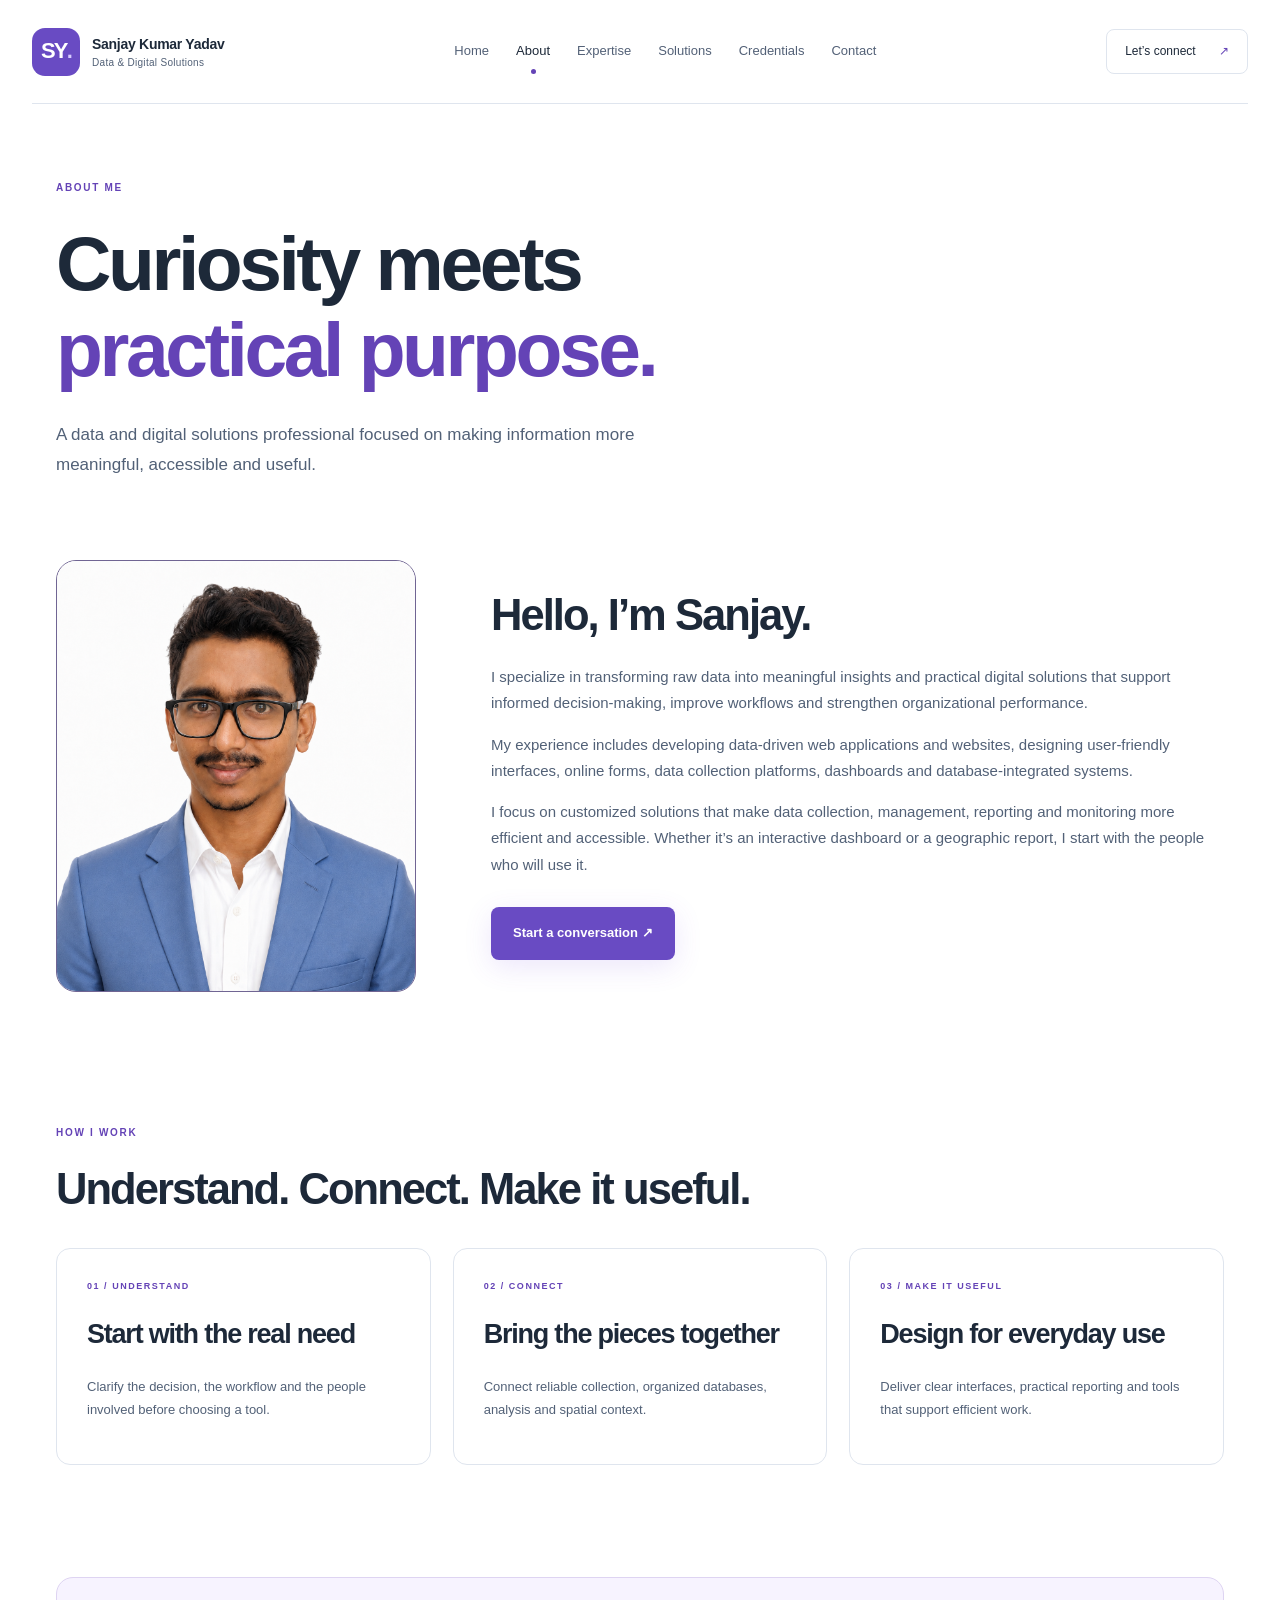
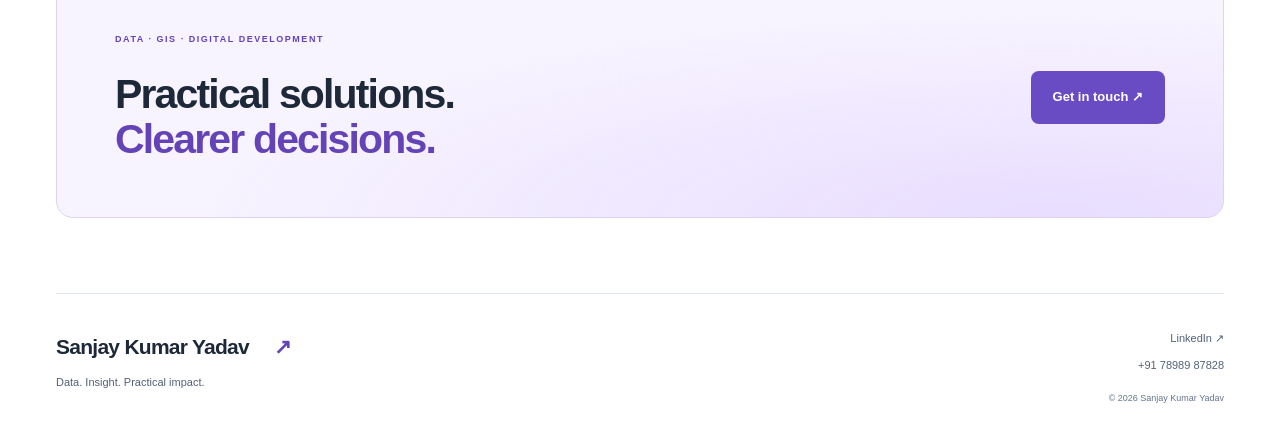
==== docs/about.html @ cdfeebb5 "Match mobile browser theme color to white site background" ====
<!doctype html>
<html lang="en"><head><meta charset="utf-8"><meta name="viewport" content="width=device-width,initial-scale=1"><title>About | Sanjay Kumar Yadav</title><meta name="description" content="Sanjay Kumar Yadav — data collection, Power BI dashboards, GIS mapping and practical web applications. Explore expertise, training credentials and ways to connect."><meta name="theme-color" content="#ffffff"><meta property="og:title" content="Sanjay Kumar Yadav | Data & Digital Solutions"><meta property="og:description" content="Turning data into direction through analysis, GIS and practical digital tools."><meta property="og:type" content="website"><link rel="icon" href="assets/favicon.svg" type="image/svg+xml"><link rel="stylesheet" href="assets/style.css"><script src="assets/site.js" defer></script></head>
<body><a class="skip" href="#main">Skip to content</a><header class="header"><a class="brand" href="index.html" aria-label="Sanjay Kumar Yadav home"><span class="monogram">SY<span>.</span></span><span>Sanjay Kumar Yadav<b>Data & Digital Solutions</b></span></a><button class="menu-button" aria-expanded="false" aria-controls="navigation">Menu <span>☰</span></button><nav id="navigation" aria-label="Main navigation"><a href="index.html" >Home</a><a href="about.html" aria-current="page">About</a><a href="expertise.html" >Expertise</a><a href="solutions.html" >Solutions</a><a href="credentials.html" >Credentials</a><a href="contact.html" >Contact</a></nav><a class="header-contact" href="contact.html">Let’s connect <span>↗</span></a></header>
<main id="main">
<section class="page-heading wrap"><p class="eyebrow">ABOUT ME</p><h1>Curiosity meets<br><em>practical purpose.</em></h1><p class="lead">A data and digital solutions professional focused on making information more meaningful, accessible and useful.</p></section><section class="about-detail wrap"><img class="portrait" src="assets/portrait.png" alt="Sanjay Kumar Yadav" width="400" height="480"><div><h2>Hello, I’m Sanjay.</h2><p>I specialize in transforming raw data into meaningful insights and practical digital solutions that support informed decision-making, improve workflows and strengthen organizational performance.</p><p>My experience includes developing data-driven web applications and websites, designing user-friendly interfaces, online forms, data collection platforms, dashboards and database-integrated systems.</p><p>I focus on customized solutions that make data collection, management, reporting and monitoring more efficient and accessible. Whether it’s an interactive dashboard or a geographic report, I start with the people who will use it.</p><a class="button" href="contact.html">Start a conversation ↗</a></div></section><section class="section wrap"><p class="eyebrow">HOW I WORK</p><h2>Understand. Connect. Make it useful.</h2><div class="three-grid"><article class="plain-card reveal"><p class="eyebrow">01 / Understand</p><h3>Start with the real need</h3><p>Clarify the decision, the workflow and the people involved before choosing a tool.</p></article><article class="plain-card reveal"><p class="eyebrow">02 / Connect</p><h3>Bring the pieces together</h3><p>Connect reliable collection, organized databases, analysis and spatial context.</p></article><article class="plain-card reveal"><p class="eyebrow">03 / Make it useful</p><h3>Design for everyday use</h3><p>Deliver clear interfaces, practical reporting and tools that support efficient work.</p></article></div></section>
<section class="cta wrap reveal"><div><p class="eyebrow">DATA · GIS · DIGITAL DEVELOPMENT</p><h2>Practical solutions.<br><em>Clearer decisions.</em></h2></div><a class="button light" href="contact.html">Get in touch ↗</a></section></main><footer class="wrap footer"><div><a class="footer-name" href="index.html">Sanjay Kumar Yadav<span>↗</span></a><p>Data. Insight. Practical impact.</p></div><div><a href="https://www.linkedin.com/in/sanjay-yadav94" target="_blank" rel="noopener noreferrer">LinkedIn ↗</a><a href="tel:+917898987828">+91 78989 87828</a><small>© 2026 Sanjay Kumar Yadav</small></div></footer></body></html>
---- docs/assets/style.css ----
:root{--bg:#0c101a;--panel:#131925;--panel2:#191f2e;--ink:#f4f5fa;--muted:#a3adbf;--line:#273041;--accent:#ac94ff;--violet:#8963ed;--cyan:#83dfe4;--sans:'Segoe UI',Arial,sans-serif}*{box-sizing:border-box}html{scroll-behavior:smooth;scroll-padding-top:100px}body{margin:0;background:var(--bg);color:var(--ink);font-family:var(--sans);font-size:16px;line-height:1.75}a{color:inherit;text-decoration:none}button{font:inherit}img{display:block;max-width:100%;height:auto}p,h1,h2,h3{margin-top:0}p{color:var(--muted)}h1,h2,h3{line-height:1.12;letter-spacing:-.045em}h1{font-size:clamp(56px,5.7vw,86px);font-weight:650;margin-bottom:28px}h2{font-size:clamp(32px,3.4vw,49px);font-weight:600;margin-bottom:24px}h3{font-size:27px;font-weight:600}em{font-style:normal;color:var(--accent)}a:focus-visible,button:focus-visible{outline:3px solid var(--cyan);outline-offset:6px}.wrap{width:min(1240px,calc(100% - 112px));margin-inline:auto}.header{width:min(1360px,calc(100% - 64px));margin:auto;min-height:104px;display:flex;align-items:center;justify-content:space-between;gap:28px;border-bottom:1px solid var(--line);position:relative;z-index:10}.brand{display:flex;align-items:center;gap:12px;white-space:nowrap}.monogram{display:flex;align-items:center;justify-content:center;background:var(--violet);border-radius:13px;font-size:22px;font-weight:750;letter-spacing:-.08em;width:48px;height:48px;color:#fff}.monogram span{color:#d7cbff}.brand>span:last-child{font-size:14px;font-weight:600;line-height:1.5;letter-spacing:-.02em}.brand b{display:block;color:var(--muted);font-size:10px;font-weight:400;letter-spacing:.03em}.header nav{display:flex;gap:27px;font-size:13px;color:#aeb6c5}.header nav a{padding:9px 0;position:relative}.header nav a:hover,.header nav a[aria-current]{color:white}.header nav a[aria-current]:after{content:'';position:absolute;width:5px;height:5px;background:var(--accent);border-radius:50%;bottom:-2px;left:calc(50% - 2px)}.header-contact{background:#212334;border:1px solid #3a354f;border-radius:8px;padding:11px 18px;font-size:12px;white-space:nowrap}.header-contact span{color:var(--accent);margin-left:20px}.menu-button{display:none}.hero{display:grid;grid-template-columns:1.2fr 1fr;align-items:center;gap:70px;padding-block:88px 96px;min-height:730px}.eyebrow{font-size:10px;font-weight:650;letter-spacing:.17em;text-transform:uppercase;color:var(--accent);margin-bottom:24px;line-height:1.7}.hero .eyebrow{font-size:9px;letter-spacing:.13em}.status-dot{width:6px;height:6px;background:var(--cyan);border-radius:50%;display:inline-block;margin-right:10px;box-shadow:0 0 0 5px #83dfe412}.hero-hello{font-size:21px;letter-spacing:-.02em;color:#cdd2df;margin-bottom:15px}.hero h1{font-size:clamp(56px,5.7vw,83px);letter-spacing:-.06em}.hero h1 em{background:linear-gradient(90deg,#b8a2ff,#83dfe4);background-clip:text;-webkit-background-clip:text;color:transparent}.intro{font-size:16px;line-height:1.85;max-width:460px}.actions{display:flex;align-items:center;gap:30px;flex-wrap:wrap;margin-top:35px}.button{display:inline-flex;align-items:center;justify-content:center;gap:30px;border-radius:8px;background:var(--violet);color:white;padding:15px 22px;font-size:13px;font-weight:600;box-shadow:0 7px 28px #7147e023;transition:transform .2s,background .2s}.button:hover{transform:translateY(-3px);background:#9c7af5}.text-link{display:inline-flex;gap:20px;align-items:center;font-size:13px;font-weight:600;color:var(--ink);border-bottom:1px solid #424b60;padding-bottom:5px}.text-link:hover{color:var(--accent)}.hero-signature{display:flex;align-items:center;gap:13px;margin-top:42px;font-size:11px;color:#939fb5;line-height:1.6}.hero-signature b{font-weight:500;color:#c0c9da}.signature-mark{font-size:31px;color:var(--cyan);line-height:1}.hero-art{position:relative;padding:10px 6px 18px}.portrait-stage{position:relative;background:#a38bdb;border-radius:160px 160px 24px 24px;isolation:isolate;aspect-ratio:.84;max-height:500px;border:1px solid #c2a9f6;overflow:hidden}.portrait-stage>img{position:absolute;width:100%;height:92%;object-fit:cover;object-position:center top;bottom:0;z-index:1;mix-blend-mode:normal;border-radius:125px 125px 0 0}.portrait-stage:after{content:'';position:absolute;bottom:0;left:0;right:0;height:48%;background:linear-gradient(transparent,#17112ad9);z-index:2}.portrait-grid{position:absolute;inset:0;background-image:linear-gradient(#fff2 1px,transparent 1px),linear-gradient(90deg,#fff2 1px,transparent 1px);background-size:35px 35px}.portrait-corner{position:absolute;top:17px;left:36%;font-size:8px;letter-spacing:.2em;color:#362650;z-index:3}.portrait-name{position:absolute;z-index:3;bottom:22px;left:26px;color:white;font-size:21px;font-weight:600;line-height:1.6;letter-spacing:-.025em}.portrait-name span{display:block;font-size:10px;font-weight:400;letter-spacing:.04em;color:#ddd4f1}.floating-label{position:absolute;z-index:4;display:flex;align-items:center;gap:11px;padding:13px 17px;background:#171d2bee;border:1px solid #3b4358;border-radius:11px;box-shadow:0 14px 35px #0004;backdrop-filter:blur(12px);font-size:12px;line-height:1.45;animation:float 6s ease-in-out infinite}.floating-label b{display:block;font-size:9px;font-weight:400;color:#a7b1c5;margin-top:3px}.label-analysis{left:-43px;top:100px}.label-gis{right:-23px;bottom:64px;animation-delay:-3s}.badge-icon{width:35px;height:35px;border-radius:9px;background:#ac94ff1c;color:var(--accent);display:grid;place-items:center;font-size:23px}.label-gis .badge-icon{color:var(--cyan);background:#83dfe417}.float-star{position:absolute;right:-32px;top:4px;font-size:65px;line-height:1;color:var(--cyan);z-index:5;animation:rotate 30s linear infinite}.tools-strip{background:#111623;border-block:1px solid var(--line);padding-block:25px}.tools-strip .wrap{display:flex;gap:28px;justify-content:space-between;align-items:center}.tools-strip span{font-size:9px;letter-spacing:.15em;color:#818fa9}.tools-strip strong{font-size:21px;letter-spacing:-.04em;font-weight:550;color:#c0cada}.section{padding-block:92px}.section-head{display:flex;justify-content:space-between;align-items:flex-end;gap:50px;margin-bottom:42px}.section-head h2{margin-bottom:0}.section-head>p{max-width:300px;font-size:14px;margin:0}.service-grid{display:grid;grid-template-columns:repeat(4,1fr);gap:18px}.service-card{padding:27px 23px;background:linear-gradient(135deg,#181e2d,#121824);border:1px solid var(--line);border-radius:14px;position:relative;display:flex;flex-direction:column;transition:transform .3s,border-color .3s;min-height:330px}.service-card:hover{transform:translateY(-7px);border-color:#7c62ba}.card-top{display:flex;justify-content:space-between;align-items:center;margin-bottom:27px}.card-top>span:last-child{color:#77839d;font-size:20px}.service-icon{width:44px;height:44px;display:grid;place-items:center;background:#a68aff16;color:var(--accent);border:1px solid #a68aff23;border-radius:12px;font-size:27px}.service-card:nth-child(2n) .service-icon{color:var(--cyan);background:#83dfe412;border-color:#83dfe422}.service-number{font-size:8px;color:#6e7c96;letter-spacing:.12em;margin-bottom:12px}.service-card h3{font-size:23px;line-height:1.2;letter-spacing:-.03em;margin-bottom:14px}.service-card p{font-size:12px;flex:1}.tags{display:flex;flex-wrap:wrap;gap:7px}.tags span{font-size:9px;border:1px solid #303a4d;padding:4px 8px;border-radius:5px;color:#a8b4cb}.about-band{background:#141a28;border:1px solid var(--line);border-radius:18px;display:grid;grid-template-columns:320px 1fr;gap:70px;padding:36px;align-items:center;position:relative}.about-band>img{width:100%;height:355px;object-fit:cover;object-position:50% 15%;border-radius:13px;background:#fff}.about-band h2{font-size:43px;max-width:600px}.about-band p{font-size:14px;max-width:560px}.about-band .eyebrow{font-size:9px}.vertical-word{display:none}.credential-mini{display:grid;grid-template-columns:repeat(3,1fr);gap:24px}.mini-credential{background:var(--panel);border:1px solid var(--line);border-radius:13px;overflow:hidden;transition:transform .25s}.mini-credential:hover{transform:translateY(-5px)}.mini-credential>img{width:100%;height:205px;object-fit:contain;background:#e9eaf0;padding:12px}.mini-credential>div{padding:25px}.mini-credential .eyebrow{font-size:9px;margin-bottom:13px}.mini-credential h3{font-size:24px;min-height:60px;line-height:1.3}.mini-credential span{font-size:11px;color:#9aa9c0;display:flex;justify-content:space-between}.mini-credential span b{color:var(--accent);font-size:20px;font-weight:400}.cta{background:radial-gradient(ellipse at 85% 100%,#3f2d65,transparent 60%),#1e2035;border:1px solid #3a3658;padding:54px 58px;display:flex;align-items:center;justify-content:space-between;gap:35px;border-radius:17px;margin-block:20px 75px;position:relative}.cta .eyebrow{font-size:9px;color:#c3b2ff}.cta h2{font-size:41px;margin:0}.cta h2 em{color:#b6a1ff}.button.light{background:#ece7ff;color:#29203c;box-shadow:none}.button.light:hover{background:#d5c9ff}.footer{border-top:1px solid var(--line);padding-block:35px 40px;display:flex;justify-content:space-between;gap:30px}.footer-name{font-size:21px;font-weight:600;letter-spacing:-.035em}.footer-name span{margin-left:25px;color:var(--accent)}.footer p{font-size:11px;margin-top:7px}.footer>div:last-child{display:flex;flex-direction:column;align-items:flex-end;gap:7px;font-size:11px;color:#b2bed4}.footer small{font-size:9px;color:#738199;margin-top:9px}.page-heading{padding-block:75px 48px;position:relative}.page-heading h1{font-size:clamp(52px,6vw,85px);max-width:1000px}.lead{max-width:670px;font-size:17px}.about-detail{display:grid;grid-template-columns:360px 1fr;gap:75px;align-items:center;padding-block:15px 40px}.portrait{aspect-ratio:4/4.8;object-fit:cover;object-position:50% 0;border-radius:20px;background:#fff;border:1px solid #706593}.about-detail p{font-size:15px}.about-detail .button{margin-top:14px}.three-grid{display:grid;grid-template-columns:repeat(3,1fr);gap:22px;margin-top:35px}.plain-card{background:var(--panel);border:1px solid var(--line);border-radius:14px;padding:30px}.plain-card h3{font-size:27px}.plain-card p{font-size:13px}.plain-card .eyebrow{font-size:9px}.expertise-list{display:grid;grid-template-columns:1fr 1fr;gap:24px;padding-bottom:10px}.expertise-row{background:var(--panel);border:1px solid var(--line);border-radius:16px;padding:35px;display:grid;grid-template-columns:45px 1fr;gap:20px;position:relative;scroll-margin-top:30px}.number{color:var(--accent);font-size:21px;font-weight:600}.expertise-row h2{font-size:30px;margin-bottom:20px}.expertise-row p{font-size:14px}.expertise-row .tags span{font-size:10px}.row-arrow{display:none}.skill-cloud{display:flex;flex-wrap:wrap;gap:11px;margin-top:30px}.skill-cloud span{background:var(--panel);border:1px solid var(--line);border-radius:8px;padding:11px 18px;font-size:12px;color:#c5cfe1}.solution-list{display:grid;grid-template-columns:1fr 1fr;gap:30px;padding-bottom:60px}.solution-card{border:1px solid var(--line);border-radius:16px;overflow:hidden;background:var(--panel)}.solution-visual{background:#e4e8ee;position:relative;padding:15px 15px 20px}.solution-visual>img{width:100%;max-height:280px;object-fit:contain}.solution-visual>span{display:block;color:#5c6371;font-size:8px;letter-spacing:.15em;padding-left:15px}.solution-copy{padding:32px}.solution-copy h2{font-size:31px}.solution-copy .eyebrow{font-size:9px}.solution-copy p{font-size:14px}.workflow{font-size:11px!important;background:#202738;border-left:2px solid var(--accent);padding:15px;border-radius:0 7px 7px 0;margin-block:25px}.verification-note{border:1px solid #3a3555;border-left:3px solid var(--accent);border-radius:8px;background:#191a2b;padding:18px 23px;font-size:12px;color:#aeb7ca}.verification-note strong{color:#e5ddff}.filters{display:flex;gap:10px;flex-wrap:wrap;margin-block:30px}.filters button{background:var(--panel);border:1px solid var(--line);border-radius:7px;padding:10px 17px;color:#acb8cf;font-size:12px;cursor:pointer}.filters button.active{background:#9a79f2;color:white;border-color:#9a79f2}.credentials-grid{display:grid;grid-template-columns:repeat(3,1fr);gap:23px;padding-bottom:60px}.credential-card{display:flex;flex-direction:column;overflow:hidden;background:var(--panel);border:1px solid var(--line);border-radius:13px;padding:0 25px 25px}.credential-card[hidden]{display:none}.certificate-preview{display:block;margin:0 -25px 22px;background:#e9eaf0;border-bottom:1px solid var(--line);padding:14px}.certificate-preview img{width:100%;height:190px;object-fit:contain}.credential-card .eyebrow{font-size:9px;margin-bottom:13px}.credential-card h2{font-size:23px;letter-spacing:-.02em;line-height:1.3;margin-bottom:16px}.credential-card>p:not(.eyebrow){font-size:11px}.credential-meta{display:flex;justify-content:space-between;gap:13px;border-top:1px solid var(--line);padding-top:14px;margin-top:auto;color:#b7c2d6;font-size:10px}.credential-id{font-size:9px!important;overflow-wrap:anywhere;margin:13px 0 0}.credential-card .text-link{align-self:flex-start;font-size:11px;margin-top:20px}.diploma-preview{height:219px;margin:0 -25px 22px;display:flex;flex-direction:column;align-items:center;justify-content:center;gap:15px;background:radial-gradient(ellipse,#39305b,#1a1e30);font-size:9px;letter-spacing:.15em;color:#b5a0f3}.diploma-preview span{font-size:60px;line-height:1}.contact-grid{display:grid;grid-template-columns:1fr 1fr;gap:35px;padding-bottom:80px}.contact-card{background:var(--panel);border:1px solid var(--line);border-radius:12px;padding:25px 30px;margin-bottom:15px;display:flex;flex-direction:column;transition:border-color .25s,transform .25s}.contact-card:hover{border-color:var(--violet);transform:translateX(4px)}.contact-card .eyebrow{font-size:9px;margin-bottom:12px}.contact-card strong{font-size:27px;font-weight:550;letter-spacing:-.035em;line-height:1.35}.contact-card>span:last-child{font-size:11px;color:#8f9db6;margin-top:10px}.contact-panel{border:1px solid #43395f;background:radial-gradient(ellipse at 100% 0,#35264e,transparent 70%),#1a1d2d;padding:40px;border-radius:16px}.contact-panel h2{font-size:40px}.contact-panel p,.contact-panel ol{font-size:13px;color:#b8bfd3}.contact-panel .eyebrow{font-size:9px;color:var(--accent)}.contact-panel ol{padding-left:20px;line-height:2.2;margin-block:25px}.privacy-note{font-size:10px!important;margin-top:25px}.skip{position:fixed;top:-100px;left:10px;padding:12px;background:var(--violet);color:white;z-index:100}.skip:focus{top:10px}.sr-only{position:absolute;width:1px;height:1px;padding:0;margin:-1px;overflow:hidden;clip:rect(0,0,0,0);white-space:nowrap;border:0}.reveal{transition:opacity .6s,transform .6s}.awaiting{opacity:0;transform:translateY(18px)}@keyframes float{0%,100%{transform:translateY(0)}50%{transform:translateY(-9px)}}@keyframes rotate{to{transform:rotate(360deg)}}@media(max-width:1150px){.wrap{width:calc(100% - 70px)}.header{width:calc(100% - 50px)}.header nav{gap:18px}.header-contact{display:none}.hero{gap:50px;padding-block:65px}.hero h1{font-size:65px}.hero .eyebrow{font-size:8px}.hero-art{max-width:420px}.service-grid{grid-template-columns:repeat(2,1fr)}.service-card{min-height:300px}.service-card h3{font-size:27px}.about-band{grid-template-columns:260px 1fr;gap:38px}.about-band h2{font-size:35px}.credentials-grid{grid-template-columns:repeat(2,1fr)}.tools-strip strong{font-size:18px}.label-analysis{left:-23px}.label-gis{right:-10px}.float-star{right:-15px}.expertise-row{padding:27px;grid-template-columns:30px 1fr;gap:12px}.expertise-row h2{font-size:28px}}@media(max-width:760px){.wrap{width:calc(100% - 40px)}.header{width:calc(100% - 40px);min-height:83px;gap:15px}.brand>span:last-child{font-size:12px}.brand b{font-size:8px}.monogram{width:40px;height:40px;font-size:20px;border-radius:10px}.menu-button{display:block;background:var(--panel);color:#cdd5e4;border:1px solid #343e53;border-radius:7px;font-size:11px;padding:8px 12px}.menu-button span{margin-left:7px}.header nav{display:none;position:absolute;top:calc(100% + 1px);left:-20px;right:-20px;padding:20px 25px;background:#151b29;border-bottom:1px solid #3d4155;box-shadow:0 20px 30px #0005;flex-direction:column;gap:12px}.header nav.open{display:flex}.header nav a{align-self:flex-start}.hero{grid-template-columns:1fr;gap:40px;padding-block:45px 55px;min-height:0}.hero .eyebrow{font-size:8px;letter-spacing:.1em;margin-bottom:25px}.hero-hello{font-size:20px}.hero h1{font-size:clamp(49px,10.4vw,70px);letter-spacing:-.055em;margin-bottom:25px}.intro{font-size:15px;max-width:100%}.actions{gap:25px;margin-top:28px}.button{font-size:12px;padding:14px 20px;gap:25px}.hero-signature{margin-top:28px;font-size:10px}.hero-art{width:calc(100% - 40px);max-width:390px;margin-inline:auto;padding-top:10px}.portrait-stage{aspect-ratio:.87;border-radius:140px 140px 18px 18px}.portrait-stage>img{height:91%}.portrait-name{font-size:18px;bottom:20px;left:22px}.portrait-name span{font-size:9px}.floating-label{padding:10px 12px;font-size:10px;gap:8px;border-radius:9px}.floating-label b{font-size:8px}.badge-icon{width:29px;height:29px;font-size:21px}.label-analysis{left:-24px;top:70px}.label-gis{right:-24px;bottom:58px}.float-star{font-size:44px;right:-17px;top:10px}.tools-strip .wrap{flex-wrap:wrap;justify-content:flex-start;gap:17px 27px}.tools-strip span{width:100%;font-size:8px}.tools-strip strong{font-size:18px}.section{padding-block:60px}.section-head{display:block;margin-bottom:30px}.section-head>p,.section-head>a{margin-top:22px;max-width:100%}.section-head>p{font-size:13px}.service-grid{gap:13px}.service-card{padding:21px 17px;min-height:295px;border-radius:12px}.service-card h3{font-size:22px}.card-top{margin-bottom:22px}.service-icon{width:38px;height:38px;font-size:24px}.service-number{font-size:7px}.service-card p{font-size:11px}.tags{gap:4px}.tags span{font-size:8px;padding:3px 6px}.about-band{grid-template-columns:1fr;gap:28px;padding:24px}.about-band>img{height:340px;max-width:300px}.about-band h2{font-size:33px}.about-band p{font-size:13px}.credential-mini{grid-template-columns:1fr;gap:22px}.mini-credential>img{height:215px}.mini-credential h3{min-height:0;font-size:25px}.cta{display:block;padding:32px 26px;margin-block:10px 50px}.cta h2{font-size:32px}.cta .button{margin-top:28px}.footer{display:block;padding-block:25px}.footer>div:last-child{align-items:flex-start;margin-top:24px}.page-heading{padding-block:48px 30px}.page-heading h1{font-size:clamp(46px,10.3vw,68px)}.lead{font-size:15px}.about-detail{grid-template-columns:1fr;gap:30px;padding-top:5px}.portrait{max-width:350px}.about-detail p{font-size:14px}.three-grid{grid-template-columns:1fr}.expertise-list{grid-template-columns:1fr;gap:18px}.expertise-row{padding:27px 22px;grid-template-columns:28px 1fr}.expertise-row h2{font-size:28px}.expertise-row p{font-size:13px}.skill-cloud{gap:8px}.skill-cloud span{font-size:10px;padding:8px 12px}.solution-list{grid-template-columns:1fr;gap:25px}.solution-copy{padding:25px}.solution-copy h2{font-size:29px}.solution-copy p{font-size:13px}.credentials-grid{grid-template-columns:1fr}.certificate-preview img{height:205px}.credential-card h2{font-size:24px}.verification-note{font-size:11px;padding:18px}.filters{gap:7px}.filters button{font-size:10px;padding:9px 12px}.contact-grid{grid-template-columns:1fr;gap:22px;padding-bottom:45px}.contact-card{padding:25px}.contact-card strong{font-size:25px}.contact-panel{padding:30px 25px}.contact-panel h2{font-size:34px}}@media(max-width:370px){.service-grid{grid-template-columns:1fr}.hero h1{font-size:46px}.hero .eyebrow{font-size:7px}.brand>span:last-child{font-size:11px}}@media(prefers-reduced-motion:reduce){html{scroll-behavior:auto}*,*:before,*:after{transition:none!important;animation:none!important}.awaiting{opacity:1;transform:none}}@media print{body{background:white;color:#111}.header,.hero-art,.cta,.filters,.footer{display:none}p{color:#333}.wrap{width:100%}.page-heading{padding-block:10px}h1{font-size:42px}h2,h3,em{color:#111}.credential-card,.service-card,.plain-card{background:white;break-inside:avoid}.awaiting{opacity:1;transform:none}.credential-preview{background:white}}

/* Evidence-based AI + GIS learning feature. */
.ai-layout{display:grid;grid-template-columns:1.1fr 1fr;gap:28px}.ai-feature{border:1px solid #635088;background:linear-gradient(145deg,#222039,#131925);border-radius:16px;overflow:hidden}.ai-certificate-image{display:block;padding:20px;background:#e9eaf0}.ai-certificate-image img{width:100%;height:245px;object-fit:contain}.ai-feature-copy{padding:30px}.ai-label{display:inline-block;font-size:8px;font-weight:650;letter-spacing:.14em;color:#cab6ff;background:#ad8bff18;border:1px solid #ac94ff35;border-radius:5px;padding:5px 9px;margin-bottom:17px}.ai-feature h3{font-size:29px;line-height:1.25;margin-bottom:18px}.ai-feature p{font-size:13px}.ai-feature .ai-date{font-size:11px;margin-block:18px}.ai-foundations{display:flex;flex-direction:column;gap:20px}.ai-foundations .plain-card{padding:28px}.ai-foundations h3{font-size:27px}.ai-foundations .eyebrow{font-size:8px;margin-bottom:16px}.ai-foundations p{margin-bottom:0}.ai-scope{font-size:11px;color:#9eacc3;border-left:2px solid #776197;padding:2px 0 2px 16px;margin:0}.credential-card.ai-highlight{border-color:#ac94ff;box-shadow:0 0 0 1px #ac94ff20}.ai-highlight>.ai-label{align-self:flex-start}.ai-highlight>.eyebrow{margin-top:0}@media(max-width:760px){.ai-layout{grid-template-columns:1fr;gap:22px}.ai-feature-copy{padding:25px}.ai-feature h3{font-size:26px}.ai-certificate-image{padding:13px}.ai-certificate-image img{height:205px}.ai-foundations .plain-card{padding:25px}.ai-foundations h3{font-size:25px}.ai-section .section-head h2{font-size:31px}}

/* Detailed sample-data solution visuals. */
.solution-image-link{display:block}.solution-image-link:focus-visible{outline-offset:-5px}.solution-visual.dashboard,.solution-visual.map{background:#0c1220;padding:0}.solution-visual.dashboard img,.solution-visual.map img{width:100%;height:auto;max-height:none;object-fit:contain}.solution-visual>span{display:flex;justify-content:space-between;gap:12px;align-items:center;padding:14px 20px;font-size:8px;line-height:1.6}.solution-visual.dashboard>span,.solution-visual.map>span{color:#b9c6df;background:#182136;border-top:1px solid #34415b}.solution-visual>span>a{font-size:9px;color:#8de2eb;letter-spacing:0;white-space:nowrap}.solution-visual.forms>span>a,.solution-visual.web>span>a{color:#30485e}@media(max-width:420px){.solution-visual>span{padding:12px;font-size:7px}.solution-visual>span>a{font-size:8px}}

/* Responsive website and field-survey photo-style visuals. */
.solution-visual.forms,.solution-visual.web{background:#0c1220;padding:0}.solution-visual.forms img,.solution-visual.web img{width:100%;height:auto;aspect-ratio:8/5;max-height:none;object-fit:cover}.solution-visual.forms>span,.solution-visual.web>span{background:#182136;border-top:1px solid #34415b;color:#b9c6df}.solution-visual.forms>span>a,.solution-visual.web>span>a{color:#8de2eb}.visual-note{font-size:9px!important;color:#9daac1;border-left:2px solid #685490;padding-left:10px;margin-bottom:19px}


/* Light theme: white site background, accessible text and surfaces */
:root {
  --bg: #ffffff;
  --panel: #ffffff;
  --panel2: #f7f9fc;
  --ink: #1d2939;
  --muted: #526177;
  --line: #dfe5ee;
  --accent: #6443b6;
  --violet: #694bc3;
  --cyan: #0b8190;
}
body { background: #ffffff; color: var(--ink); }
.header nav { color: #536177; }
.header nav a:hover,
.header nav a[aria-current] { color: var(--ink); }
.header-contact { background: #fff; border-color: var(--line); }
.hero-hello { color: #334155; }
.hero h1 em {
  background: linear-gradient(90deg, #7252bf, #167c86);
  -webkit-background-clip: text;
  background-clip: text;
}
.hero-signature { color: #68778b; }
.hero-signature b { color: #35455b; }
.text-link { border-bottom-color: #cbd4e1; }
.floating-label {
  color: var(--ink);
  background: rgba(255,255,255,.96);
  border-color: #dbe2ef;
  box-shadow: 0 14px 35px #1b2b4620;
}
.floating-label b { color: #526177; }
.badge-icon { background: #f0eafd; }
.label-gis .badge-icon { background: #e7f7f8; }
.tools-strip { background: #f8fafc; }
.tools-strip span { color: #64748b; }
.tools-strip strong { color: #334155; }
.service-card {
  background: #ffffff;
  box-shadow: 0 6px 24px #25354b0a;
}
.card-top>span:last-child,
.service-number { color: #617189; }
.service-icon { background: #f1ecff; border-color: #e2d8ff; }
.service-card:nth-child(2n) .service-icon {
  background: #e8f7f8;
  border-color: #c6e9eb;
}
.tags span { border-color: #d9e0ea; color: #506178; background: #f9fafc; }
.about-band { background: #f8f9fd; }
.mini-credential span { color: #526177; }
.cta {
  background: radial-gradient(ellipse at 85% 100%, #e8ddff, transparent 60%), #f7f3ff;
  border-color: #ded4f2;
}
.cta .eyebrow, .cta h2 em { color: var(--accent); }
.button.light { background: var(--violet); color: #ffffff; }
.button.light:hover { background: #5434aa; }
.footer>div:last-child { color: #526177; }
.footer small { color: #64748b; }
.skill-cloud span { color: #526177; }
.workflow { background: #f5f7fb; }
.verification-note {
  background: #faf8ff;
  border-color: #ded5f3;
  color: #526177;
}
.verification-note strong { color: #3f315d; }
.filters button { color: #526177; }
.credential-meta { color: #526177; }
.diploma-preview {
  background: radial-gradient(ellipse, #e6e0f8, #f8f9fd);
  color: #7152ac;
}
.contact-card>span:last-child { color: #526177; }
.contact-panel {
  background: radial-gradient(ellipse at 100% 0, #eee8fb, transparent 70%), #f9faff;
  border-color: #ded5f3;
}
.contact-panel p, .contact-panel ol { color: #526177; }
.ai-feature { background: #ffffff; border-color: var(--line); }
.ai-label { color: var(--accent); background: #f4efff; border-color: #e1d5ff; }
.ai-scope, .visual-note { color: #526177; }
.solution-visual.dashboard,
.solution-visual.map,
.solution-visual.forms,
.solution-visual.web { background: #f9fafc; }
.solution-visual.dashboard>span,
.solution-visual.map>span,
.solution-visual.forms>span,
.solution-visual.web>span {
  background: #ffffff;
  color: #526177;
  border-top-color: var(--line);
}
.solution-visual>span>a,
.solution-visual.forms>span>a,
.solution-visual.web>span>a { color: var(--accent); }
@media (max-width: 760px) {
  .menu-button { color: var(--ink); border-color: var(--line); }
  .header nav {
    background: #ffffff;
    border-bottom-color: var(--line);
    box-shadow: 0 20px 30px #1e293b1c;
  }
}
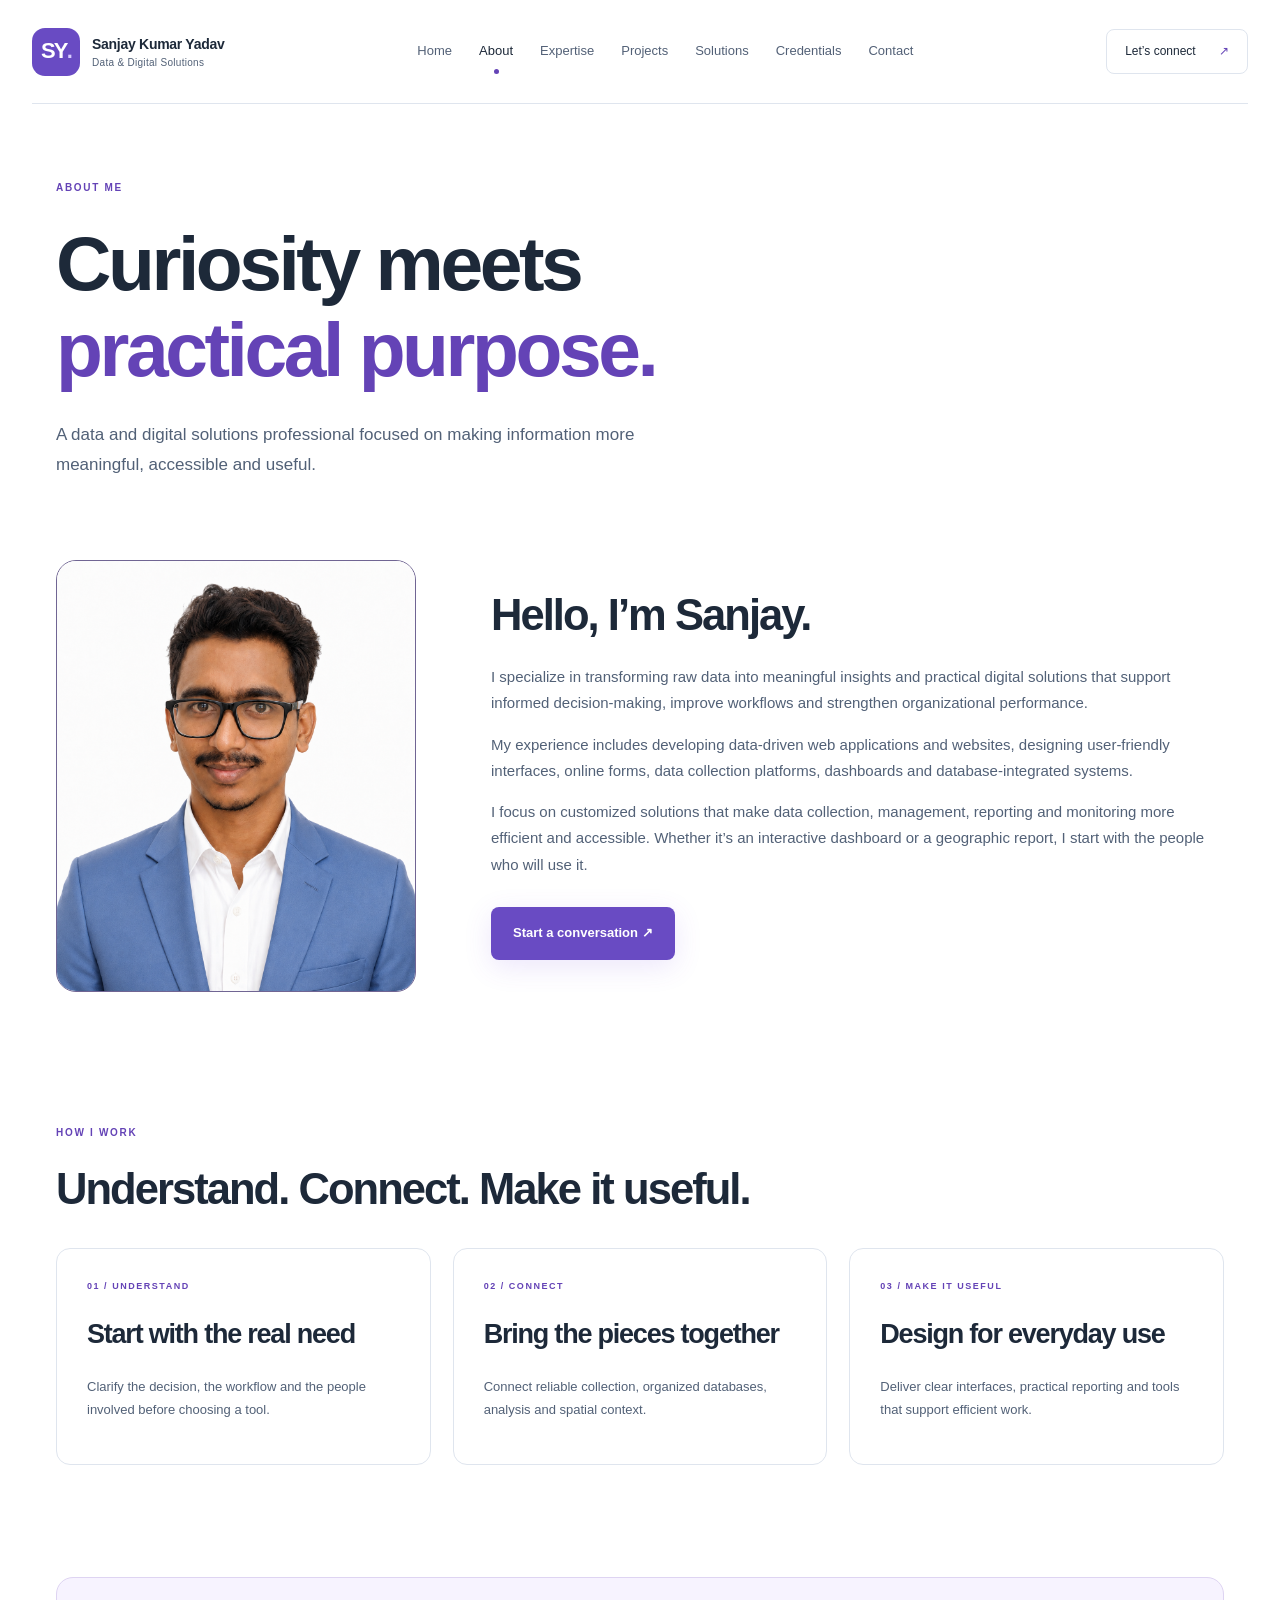
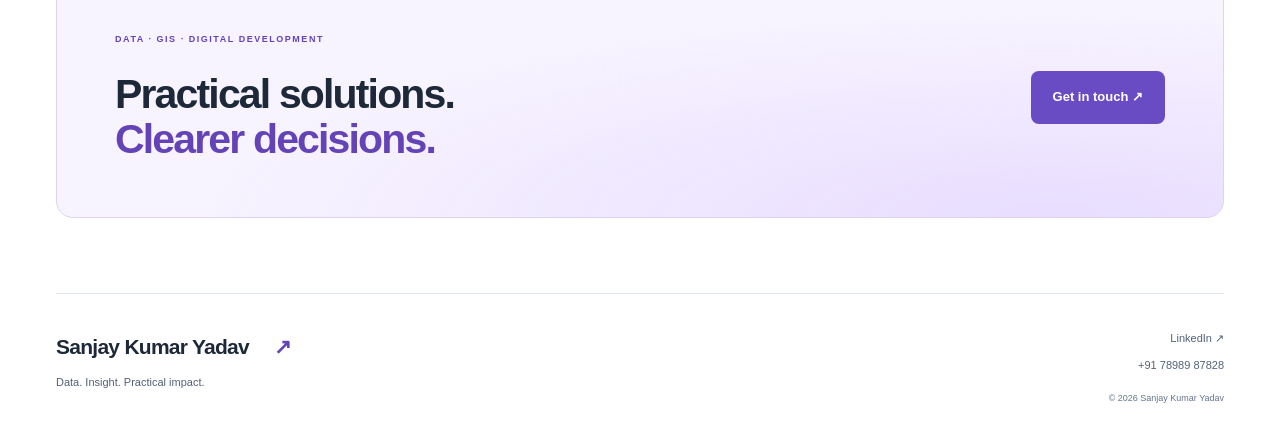
==== commit 1b2a8d04: "Add CV-aligned page SEO and Projects navigation" ====
--- a/docs/about.html
+++ b/docs/about.html
@@ -1,6 +1,28 @@
 <!doctype html>
-<html lang="en"><head><meta charset="utf-8"><meta name="viewport" content="width=device-width,initial-scale=1"><title>About | Sanjay Kumar Yadav</title><meta name="description" content="Sanjay Kumar Yadav — data collection, Power BI dashboards, GIS mapping and practical web applications. Explore expertise, training credentials and ways to connect."><meta name="theme-color" content="#ffffff"><meta property="og:title" content="Sanjay Kumar Yadav | Data & Digital Solutions"><meta property="og:description" content="Turning data into direction through analysis, GIS and practical digital tools."><meta property="og:type" content="website"><link rel="icon" href="assets/favicon.svg" type="image/svg+xml"><link rel="stylesheet" href="assets/style.css"><script src="assets/site.js" defer></script></head>
-<body><a class="skip" href="#main">Skip to content</a><header class="header"><a class="brand" href="index.html" aria-label="Sanjay Kumar Yadav home"><span class="monogram">SY<span>.</span></span><span>Sanjay Kumar Yadav<b>Data & Digital Solutions</b></span></a><button class="menu-button" aria-expanded="false" aria-controls="navigation">Menu <span>☰</span></button><nav id="navigation" aria-label="Main navigation"><a href="index.html" >Home</a><a href="about.html" aria-current="page">About</a><a href="expertise.html" >Expertise</a><a href="solutions.html" >Solutions</a><a href="credentials.html" >Credentials</a><a href="contact.html" >Contact</a></nav><a class="header-contact" href="contact.html">Let’s connect <span>↗</span></a></header>
+<html lang="en"><head>
+<meta charset="utf-8">
+<meta name="viewport" content="width=device-width,initial-scale=1">
+<meta name="theme-color" content="#ffffff">
+<meta name="color-scheme" content="light">
+<meta name="robots" content="index,follow,max-image-preview:large">
+<title>About &amp; Career | Sanjay Kumar Yadav</title>
+<meta name="description" content="Explore Sanjay Kumar Yadav's career from MIS and project reporting to GIS, remote sensing and data management, plus his B.Com and M.Com education.">
+<link rel="canonical" href="https://sanjayyadaw94-coder.github.io/sky.in/about.html">
+<meta property="og:site_name" content="Sanjay Kumar Yadav | GIS &amp; Data Solutions">
+<meta property="og:type" content="website">
+<meta property="og:title" content="About &amp; Career | Sanjay Kumar Yadav">
+<meta property="og:description" content="Explore Sanjay Kumar Yadav's career from MIS and project reporting to GIS, remote sensing and data management, plus his B.Com and M.Com education.">
+<meta property="og:url" content="https://sanjayyadaw94-coder.github.io/sky.in/about.html">
+<meta property="og:image" content="https://sanjayyadaw94-coder.github.io/sky.in/assets/portrait.png">
+<meta property="og:image:alt" content="Sanjay Kumar Yadav">
+<meta name="twitter:card" content="summary">
+<meta name="twitter:title" content="About &amp; Career | Sanjay Kumar Yadav">
+<meta name="twitter:description" content="Explore Sanjay Kumar Yadav's career from MIS and project reporting to GIS, remote sensing and data management, plus his B.Com and M.Com education.">
+<link rel="icon" href="assets/favicon.svg" type="image/svg+xml">
+<link rel="stylesheet" href="assets/style.css">
+<script src="assets/site.js" defer></script>
+</head>
+<body><a class="skip" href="#main">Skip to content</a><header class="header"><a class="brand" href="index.html" aria-label="Sanjay Kumar Yadav home"><span class="monogram">SY<span>.</span></span><span>Sanjay Kumar Yadav<b>Data & Digital Solutions</b></span></a><button class="menu-button" aria-expanded="false" aria-controls="navigation">Menu <span>☰</span></button><nav id="navigation" aria-label="Main navigation"><a href="index.html">Home</a><a href="about.html" aria-current="page">About</a><a href="expertise.html">Expertise</a><a href="projects.html">Projects</a><a href="solutions.html">Solutions</a><a href="credentials.html">Credentials</a><a href="contact.html">Contact</a></nav><a class="header-contact" href="contact.html">Let’s connect <span>↗</span></a></header>
 <main id="main">
 <section class="page-heading wrap"><p class="eyebrow">ABOUT ME</p><h1>Curiosity meets<br><em>practical purpose.</em></h1><p class="lead">A data and digital solutions professional focused on making information more meaningful, accessible and useful.</p></section><section class="about-detail wrap"><img class="portrait" src="assets/portrait.png" alt="Sanjay Kumar Yadav" width="400" height="480"><div><h2>Hello, I’m Sanjay.</h2><p>I specialize in transforming raw data into meaningful insights and practical digital solutions that support informed decision-making, improve workflows and strengthen organizational performance.</p><p>My experience includes developing data-driven web applications and websites, designing user-friendly interfaces, online forms, data collection platforms, dashboards and database-integrated systems.</p><p>I focus on customized solutions that make data collection, management, reporting and monitoring more efficient and accessible. Whether it’s an interactive dashboard or a geographic report, I start with the people who will use it.</p><a class="button" href="contact.html">Start a conversation ↗</a></div></section><section class="section wrap"><p class="eyebrow">HOW I WORK</p><h2>Understand. Connect. Make it useful.</h2><div class="three-grid"><article class="plain-card reveal"><p class="eyebrow">01 / Understand</p><h3>Start with the real need</h3><p>Clarify the decision, the workflow and the people involved before choosing a tool.</p></article><article class="plain-card reveal"><p class="eyebrow">02 / Connect</p><h3>Bring the pieces together</h3><p>Connect reliable collection, organized databases, analysis and spatial context.</p></article><article class="plain-card reveal"><p class="eyebrow">03 / Make it useful</p><h3>Design for everyday use</h3><p>Deliver clear interfaces, practical reporting and tools that support efficient work.</p></article></div></section>
 <section class="cta wrap reveal"><div><p class="eyebrow">DATA · GIS · DIGITAL DEVELOPMENT</p><h2>Practical solutions.<br><em>Clearer decisions.</em></h2></div><a class="button light" href="contact.html">Get in touch ↗</a></section></main><footer class="wrap footer"><div><a class="footer-name" href="index.html">Sanjay Kumar Yadav<span>↗</span></a><p>Data. Insight. Practical impact.</p></div><div><a href="https://www.linkedin.com/in/sanjay-yadav94" target="_blank" rel="noopener noreferrer">LinkedIn ↗</a><a href="tel:+917898987828">+91 78989 87828</a><small>© 2026 Sanjay Kumar Yadav</small></div></footer></body></html>
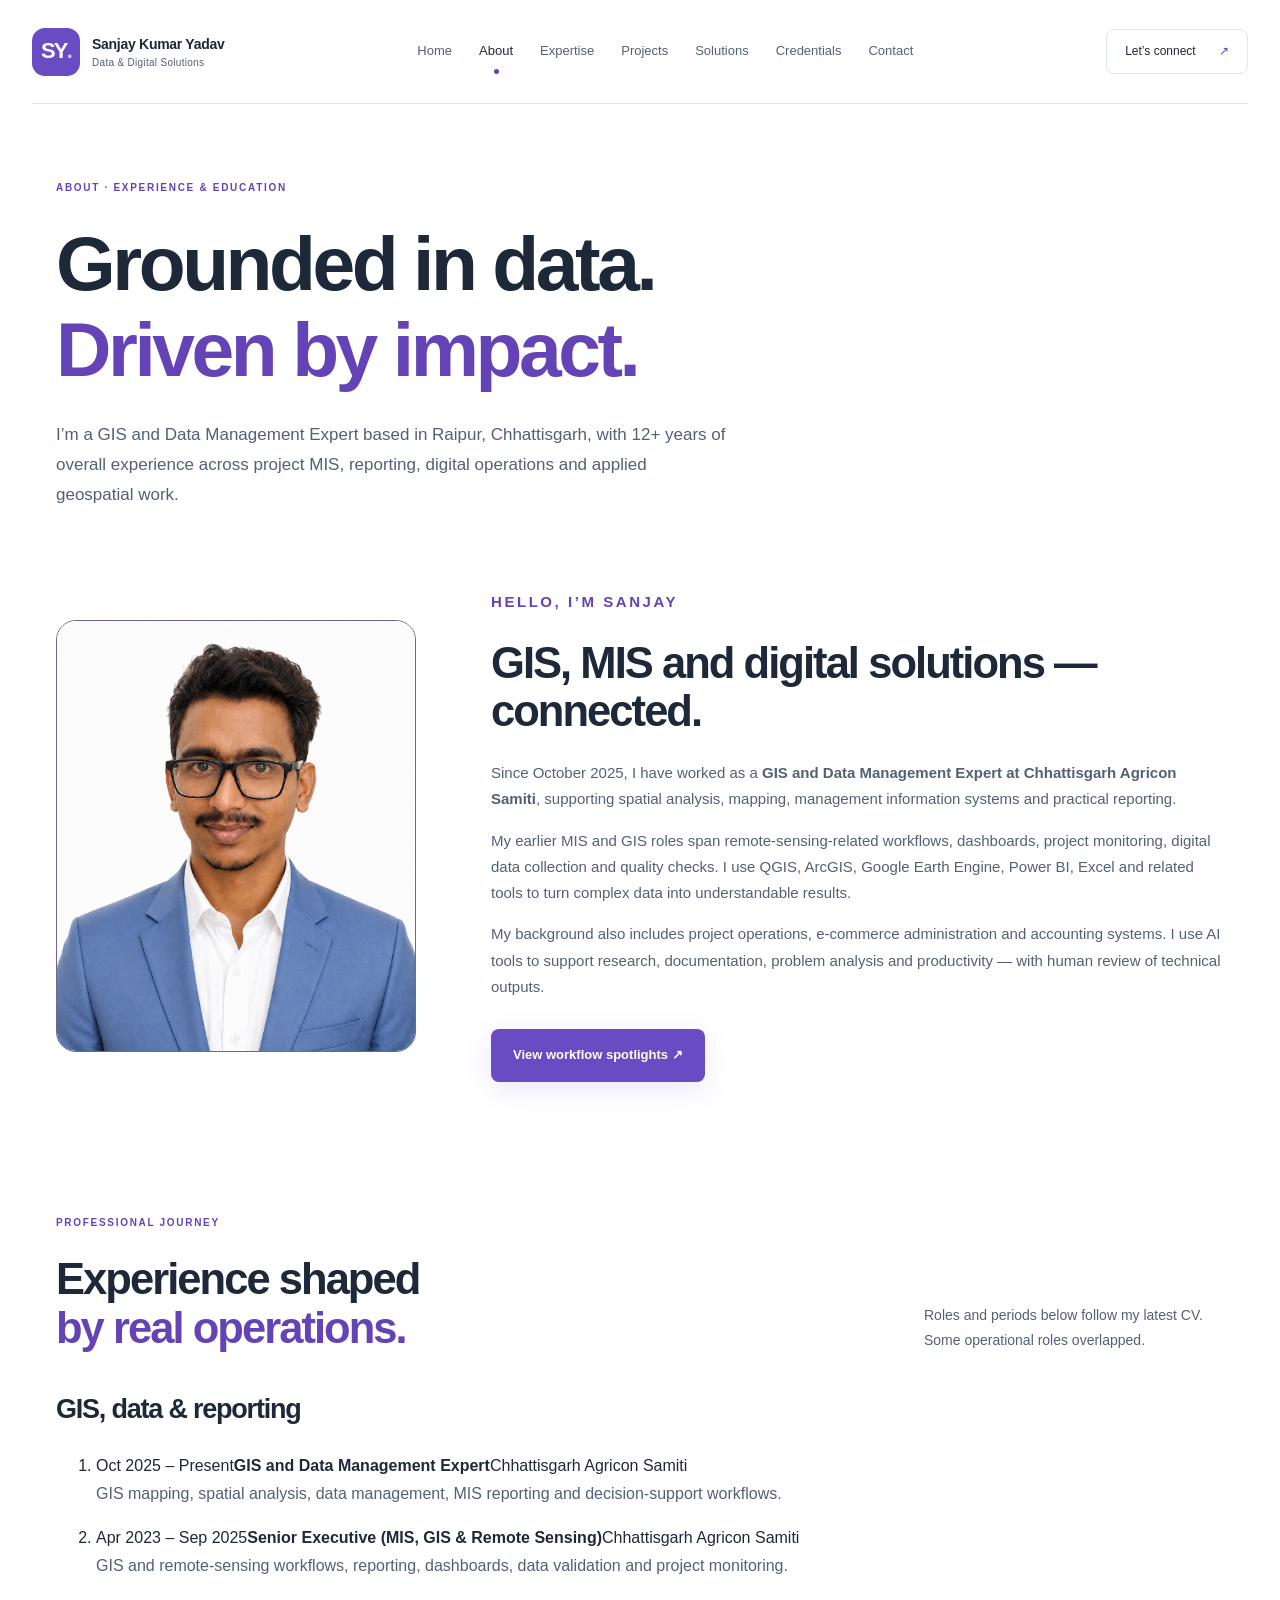
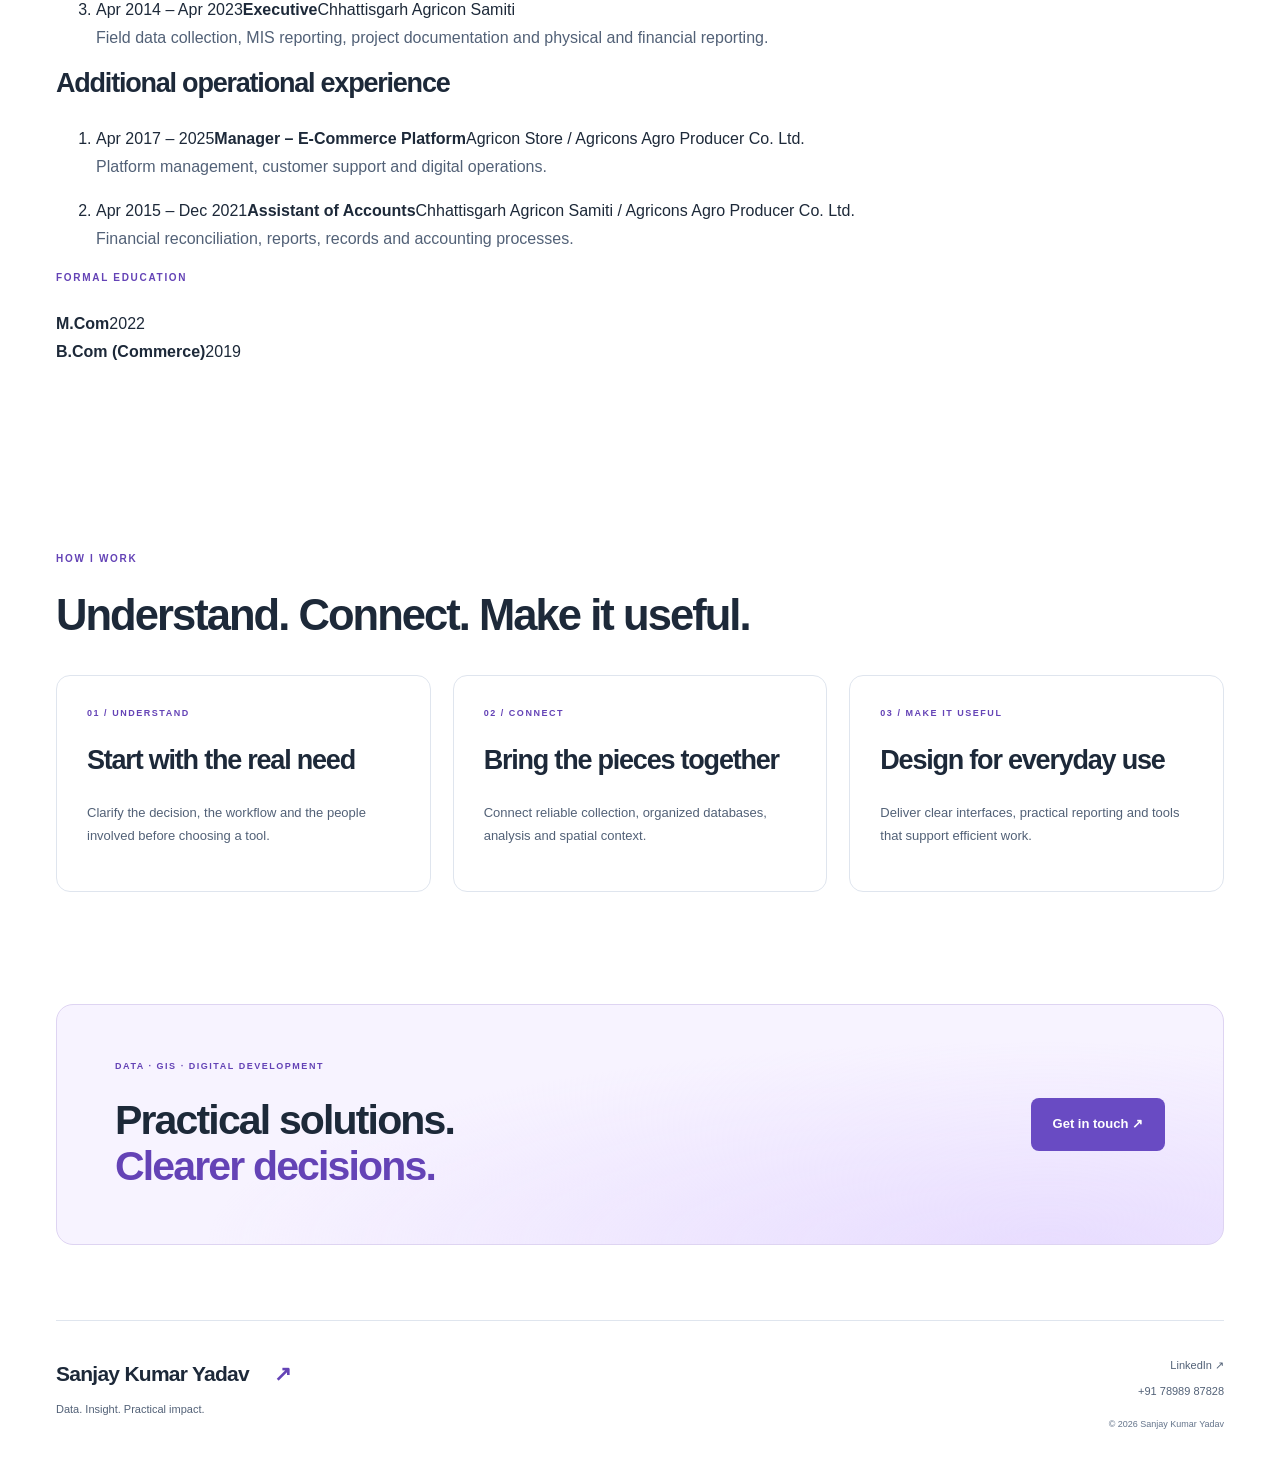
==== commit 330c4a5f: "Align website content with updated GIS and data management CV" ====
--- a/docs/about.html
+++ b/docs/about.html
@@ -24,5 +24,23 @@
 </head>
 <body><a class="skip" href="#main">Skip to content</a><header class="header"><a class="brand" href="index.html" aria-label="Sanjay Kumar Yadav home"><span class="monogram">SY<span>.</span></span><span>Sanjay Kumar Yadav<b>Data & Digital Solutions</b></span></a><button class="menu-button" aria-expanded="false" aria-controls="navigation">Menu <span>☰</span></button><nav id="navigation" aria-label="Main navigation"><a href="index.html">Home</a><a href="about.html" aria-current="page">About</a><a href="expertise.html">Expertise</a><a href="projects.html">Projects</a><a href="solutions.html">Solutions</a><a href="credentials.html">Credentials</a><a href="contact.html">Contact</a></nav><a class="header-contact" href="contact.html">Let’s connect <span>↗</span></a></header>
 <main id="main">
-<section class="page-heading wrap"><p class="eyebrow">ABOUT ME</p><h1>Curiosity meets<br><em>practical purpose.</em></h1><p class="lead">A data and digital solutions professional focused on making information more meaningful, accessible and useful.</p></section><section class="about-detail wrap"><img class="portrait" src="assets/portrait.png" alt="Sanjay Kumar Yadav" width="400" height="480"><div><h2>Hello, I’m Sanjay.</h2><p>I specialize in transforming raw data into meaningful insights and practical digital solutions that support informed decision-making, improve workflows and strengthen organizational performance.</p><p>My experience includes developing data-driven web applications and websites, designing user-friendly interfaces, online forms, data collection platforms, dashboards and database-integrated systems.</p><p>I focus on customized solutions that make data collection, management, reporting and monitoring more efficient and accessible. Whether it’s an interactive dashboard or a geographic report, I start with the people who will use it.</p><a class="button" href="contact.html">Start a conversation ↗</a></div></section><section class="section wrap"><p class="eyebrow">HOW I WORK</p><h2>Understand. Connect. Make it useful.</h2><div class="three-grid"><article class="plain-card reveal"><p class="eyebrow">01 / Understand</p><h3>Start with the real need</h3><p>Clarify the decision, the workflow and the people involved before choosing a tool.</p></article><article class="plain-card reveal"><p class="eyebrow">02 / Connect</p><h3>Bring the pieces together</h3><p>Connect reliable collection, organized databases, analysis and spatial context.</p></article><article class="plain-card reveal"><p class="eyebrow">03 / Make it useful</p><h3>Design for everyday use</h3><p>Deliver clear interfaces, practical reporting and tools that support efficient work.</p></article></div></section>
+<section class="page-heading wrap"><p class="eyebrow">ABOUT · EXPERIENCE & EDUCATION</p><h1>Grounded in data.<br><em>Driven by impact.</em></h1><p class="lead">I’m a GIS and Data Management Expert based in Raipur, Chhattisgarh, with 12+ years of overall experience across project MIS, reporting, digital operations and applied geospatial work.</p></section><section class="about-detail wrap"><img class="portrait" src="assets/portrait.png" alt="Portrait of Sanjay Kumar Yadav" width="400" height="480" decoding="async"><div>
+    <p class="eyebrow">HELLO, I’M SANJAY</p>
+    <h2>GIS, MIS and digital solutions — connected.</h2>
+    <p>Since October 2025, I have worked as a <strong>GIS and Data Management Expert at Chhattisgarh Agricon Samiti</strong>, supporting spatial analysis, mapping, management information systems and practical reporting.</p>
+    <p>My earlier MIS and GIS roles span remote-sensing-related workflows, dashboards, project monitoring, digital data collection and quality checks. I use QGIS, ArcGIS, Google Earth Engine, Power BI, Excel and related tools to turn complex data into understandable results.</p>
+    <p>My background also includes project operations, e-commerce administration and accounting systems. I use AI tools to support research, documentation, problem analysis and productivity — with human review of technical outputs.</p>
+    <a class="button" href="projects.html">View workflow spotlights ↗</a>
+  </div></section><section class="section wrap career-section" aria-labelledby="career-heading">
+    <div class="section-head"><div><p class="eyebrow">PROFESSIONAL JOURNEY</p><h2 id="career-heading">Experience shaped<br><em>by real operations.</em></h2></div><p>Roles and periods below follow my latest CV. Some operational roles overlapped.</p></div>
+    <div class="career-grid"><div class="career-column"><h3>GIS, data &amp; reporting</h3><ol class="career-timeline">
+      <li><time datetime="2025-10">Oct 2025 – Present</time><strong>GIS and Data Management Expert</strong><span>Chhattisgarh Agricon Samiti</span><p>GIS mapping, spatial analysis, data management, MIS reporting and decision-support workflows.</p></li>
+      <li><time datetime="2023-04">Apr 2023 – Sep 2025</time><strong>Senior Executive (MIS, GIS &amp; Remote Sensing)</strong><span>Chhattisgarh Agricon Samiti</span><p>GIS and remote-sensing workflows, reporting, dashboards, data validation and project monitoring.</p></li>
+      <li><time datetime="2014-04">Apr 2014 – Apr 2023</time><strong>Executive</strong><span>Chhattisgarh Agricon Samiti</span><p>Field data collection, MIS reporting, project documentation and physical and financial reporting.</p></li>
+    </ol></div><div class="career-column"><h3>Additional operational experience</h3><ol class="career-timeline compact">
+      <li><time>Apr 2017 – 2025</time><strong>Manager – E-Commerce Platform</strong><span>Agricon Store / Agricons Agro Producer Co. Ltd.</span><p>Platform management, customer support and digital operations.</p></li>
+      <li><time>Apr 2015 – Dec 2021</time><strong>Assistant of Accounts</strong><span>Chhattisgarh Agricon Samiti / Agricons Agro Producer Co. Ltd.</span><p>Financial reconciliation, reports, records and accounting processes.</p></li>
+    </ol><div class="education-panel"><p class="eyebrow">FORMAL EDUCATION</p><div><strong>M.Com</strong><span>2022</span></div><div><strong>B.Com (Commerce)</strong><span>2019</span></div></div></div></div>
+  </section>
+<section class="section wrap"><p class="eyebrow">HOW I WORK</p><h2>Understand. Connect. Make it useful.</h2><div class="three-grid"><article class="plain-card reveal"><p class="eyebrow">01 / Understand</p><h3>Start with the real need</h3><p>Clarify the decision, the workflow and the people involved before choosing a tool.</p></article><article class="plain-card reveal"><p class="eyebrow">02 / Connect</p><h3>Bring the pieces together</h3><p>Connect reliable collection, organized databases, analysis and spatial context.</p></article><article class="plain-card reveal"><p class="eyebrow">03 / Make it useful</p><h3>Design for everyday use</h3><p>Deliver clear interfaces, practical reporting and tools that support efficient work.</p></article></div></section>
 <section class="cta wrap reveal"><div><p class="eyebrow">DATA · GIS · DIGITAL DEVELOPMENT</p><h2>Practical solutions.<br><em>Clearer decisions.</em></h2></div><a class="button light" href="contact.html">Get in touch ↗</a></section></main><footer class="wrap footer"><div><a class="footer-name" href="index.html">Sanjay Kumar Yadav<span>↗</span></a><p>Data. Insight. Practical impact.</p></div><div><a href="https://www.linkedin.com/in/sanjay-yadav94" target="_blank" rel="noopener noreferrer">LinkedIn ↗</a><a href="tel:+917898987828">+91 78989 87828</a><small>© 2026 Sanjay Kumar Yadav</small></div></footer></body></html>
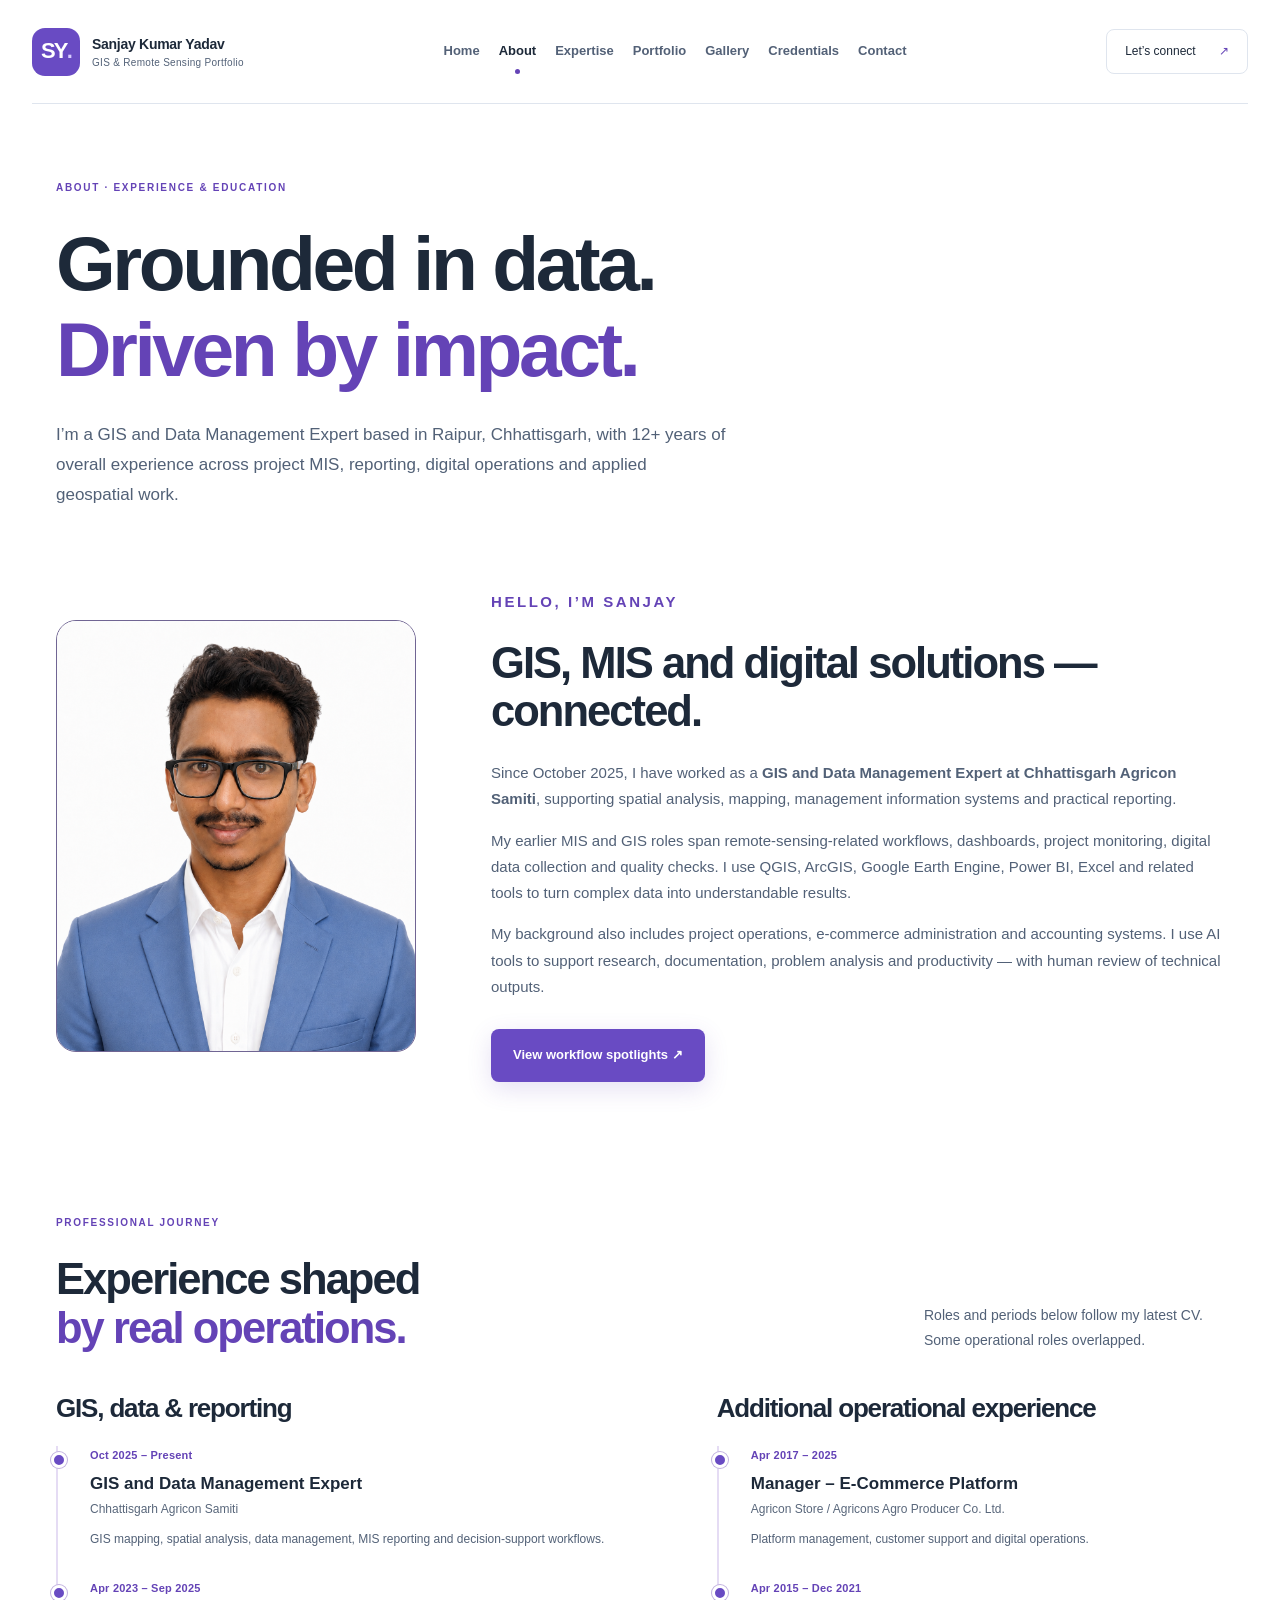
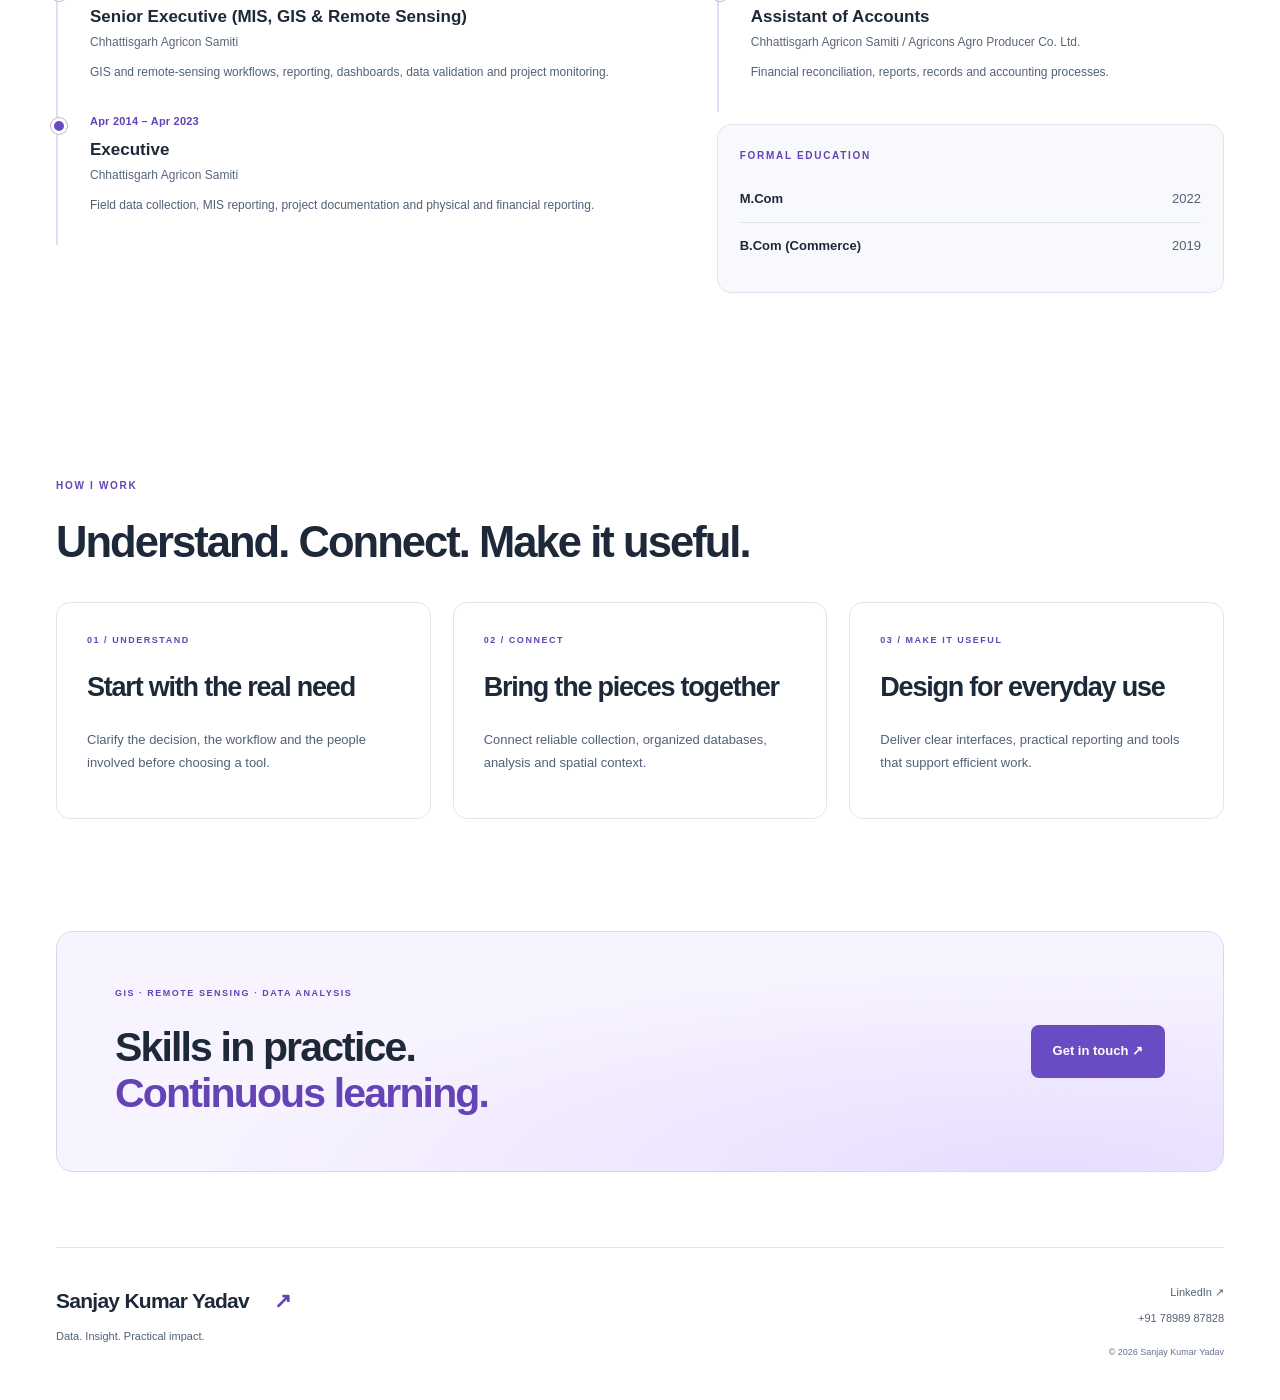
==== commit 15684dfe: "Align navigation and metadata with personal GIS portfolio" ====
--- a/docs/about.html
+++ b/docs/about.html
@@ -6,23 +6,23 @@
 <meta name="color-scheme" content="light">
 <meta name="robots" content="index,follow,max-image-preview:large">
 <title>About &amp; Career | Sanjay Kumar Yadav</title>
-<meta name="description" content="Explore Sanjay Kumar Yadav's career from MIS and project reporting to GIS, remote sensing and data management, plus his B.Com and M.Com education.">
+<meta name="description" content="Professional background, GIS and data management career timeline, educational qualifications and approach to geospatial data analysis.">
 <link rel="canonical" href="https://sanjayyadaw94-coder.github.io/sky.in/about.html">
-<meta property="og:site_name" content="Sanjay Kumar Yadav | GIS &amp; Data Solutions">
+<meta property="og:site_name" content="Sanjay Kumar Yadav | GIS Portfolio">
 <meta property="og:type" content="website">
 <meta property="og:title" content="About &amp; Career | Sanjay Kumar Yadav">
-<meta property="og:description" content="Explore Sanjay Kumar Yadav's career from MIS and project reporting to GIS, remote sensing and data management, plus his B.Com and M.Com education.">
+<meta property="og:description" content="Professional background, GIS and data management career timeline, educational qualifications and approach to geospatial data analysis.">
 <meta property="og:url" content="https://sanjayyadaw94-coder.github.io/sky.in/about.html">
 <meta property="og:image" content="https://sanjayyadaw94-coder.github.io/sky.in/assets/portrait.png">
 <meta property="og:image:alt" content="Sanjay Kumar Yadav">
 <meta name="twitter:card" content="summary">
 <meta name="twitter:title" content="About &amp; Career | Sanjay Kumar Yadav">
-<meta name="twitter:description" content="Explore Sanjay Kumar Yadav's career from MIS and project reporting to GIS, remote sensing and data management, plus his B.Com and M.Com education.">
+<meta name="twitter:description" content="Professional background, GIS and data management career timeline, educational qualifications and approach to geospatial data analysis.">
 <link rel="icon" href="assets/favicon.svg" type="image/svg+xml">
 <link rel="stylesheet" href="assets/style.css">
 <script src="assets/site.js" defer></script>
 </head>
-<body><a class="skip" href="#main">Skip to content</a><header class="header"><a class="brand" href="index.html" aria-label="Sanjay Kumar Yadav home"><span class="monogram">SY<span>.</span></span><span>Sanjay Kumar Yadav<b>Data & Digital Solutions</b></span></a><button class="menu-button" aria-expanded="false" aria-controls="navigation">Menu <span>☰</span></button><nav id="navigation" aria-label="Main navigation"><a href="index.html">Home</a><a href="about.html" aria-current="page">About</a><a href="expertise.html">Expertise</a><a href="projects.html">Projects</a><a href="solutions.html">Solutions</a><a href="credentials.html">Credentials</a><a href="contact.html">Contact</a></nav><a class="header-contact" href="contact.html">Let’s connect <span>↗</span></a></header>
+<body><a class="skip" href="#main">Skip to content</a><header class="header"><a class="brand" href="index.html" aria-label="Sanjay Kumar Yadav home"><span class="monogram">SY<span>.</span></span><span>Sanjay Kumar Yadav<b>GIS &amp; Remote Sensing Portfolio</b></span></a><button class="menu-button" aria-expanded="false" aria-controls="navigation">Menu <span>☰</span></button><nav id="navigation" aria-label="Main navigation"><a href="index.html">Home</a><a href="about.html" aria-current="page">About</a><a href="expertise.html">Expertise</a><a href="projects.html">Portfolio</a><a href="gallery.html">Gallery</a><a href="credentials.html">Credentials</a><a href="contact.html">Contact</a></nav><a class="header-contact" href="contact.html">Let’s connect <span>↗</span></a></header>
 <main id="main">
 <section class="page-heading wrap"><p class="eyebrow">ABOUT · EXPERIENCE & EDUCATION</p><h1>Grounded in data.<br><em>Driven by impact.</em></h1><p class="lead">I’m a GIS and Data Management Expert based in Raipur, Chhattisgarh, with 12+ years of overall experience across project MIS, reporting, digital operations and applied geospatial work.</p></section><section class="about-detail wrap"><img class="portrait" src="assets/portrait.png" alt="Portrait of Sanjay Kumar Yadav" width="400" height="480" decoding="async"><div>
     <p class="eyebrow">HELLO, I’M SANJAY</p>
@@ -43,4 +43,4 @@
     </ol><div class="education-panel"><p class="eyebrow">FORMAL EDUCATION</p><div><strong>M.Com</strong><span>2022</span></div><div><strong>B.Com (Commerce)</strong><span>2019</span></div></div></div></div>
   </section>
 <section class="section wrap"><p class="eyebrow">HOW I WORK</p><h2>Understand. Connect. Make it useful.</h2><div class="three-grid"><article class="plain-card reveal"><p class="eyebrow">01 / Understand</p><h3>Start with the real need</h3><p>Clarify the decision, the workflow and the people involved before choosing a tool.</p></article><article class="plain-card reveal"><p class="eyebrow">02 / Connect</p><h3>Bring the pieces together</h3><p>Connect reliable collection, organized databases, analysis and spatial context.</p></article><article class="plain-card reveal"><p class="eyebrow">03 / Make it useful</p><h3>Design for everyday use</h3><p>Deliver clear interfaces, practical reporting and tools that support efficient work.</p></article></div></section>
-<section class="cta wrap reveal"><div><p class="eyebrow">DATA · GIS · DIGITAL DEVELOPMENT</p><h2>Practical solutions.<br><em>Clearer decisions.</em></h2></div><a class="button light" href="contact.html">Get in touch ↗</a></section></main><footer class="wrap footer"><div><a class="footer-name" href="index.html">Sanjay Kumar Yadav<span>↗</span></a><p>Data. Insight. Practical impact.</p></div><div><a href="https://www.linkedin.com/in/sanjay-yadav94" target="_blank" rel="noopener noreferrer">LinkedIn ↗</a><a href="tel:+917898987828">+91 78989 87828</a><small>© 2026 Sanjay Kumar Yadav</small></div></footer></body></html>
+<section class="cta wrap reveal"><div><p class="eyebrow">GIS · REMOTE SENSING · DATA ANALYSIS</p><h2>Skills in practice.<br><em>Continuous learning.</em></h2></div><a class="button light" href="contact.html">Get in touch ↗</a></section></main><footer class="wrap footer"><div><a class="footer-name" href="index.html">Sanjay Kumar Yadav<span>↗</span></a><p>Data. Insight. Practical impact.</p></div><div><a href="https://www.linkedin.com/in/sanjay-yadav94" target="_blank" rel="noopener noreferrer">LinkedIn ↗</a><a href="tel:+917898987828">+91 78989 87828</a><small>© 2026 Sanjay Kumar Yadav</small></div></footer></body></html>
--- a/docs/assets/style.css
+++ b/docs/assets/style.css
@@ -117,3 +117,151 @@
     box-shadow: 0 20px 30px #1e293b1c;
   }
 }
+
+
+/* Portfolio refresh: CV-based GIS profile, careers and workflow case studies */
+:root { color-scheme:light; }
+body { -webkit-font-smoothing:antialiased; text-rendering:optimizeLegibility; }
+main { overflow:clip; }
+.header { max-width:1400px; }
+.header nav { gap:19px; }
+.header nav a { font-weight:600; }
+.button { box-shadow:0 7px 24px #6443b62a; }
+.button:focus-visible,.text-link:focus-visible { outline:3px solid #147d89; outline-offset:4px; }
+.hero { min-height:700px; gap:56px; padding-block:66px 78px; }
+.hero h1 { font-size:clamp(48px,5.5vw,76px); line-height:1.09; }
+.hero-hello { font-size:19px; line-height:1.45; margin-bottom:18px; }
+.hero .intro { max-width:540px; font-size:16px; line-height:1.75; }
+.hero-facts { display:grid; grid-template-columns:repeat(2,minmax(0,1fr)); gap:18px; border-top:1px solid var(--line); padding-top:22px; margin-top:29px; max-width:525px; }
+.hero-facts div { display:flex; flex-direction:column; gap:3px; }
+.hero-facts strong { font-size:18px; line-height:1.35; letter-spacing:-.02em; color:#283248; font-weight:700; }
+.hero-facts span { font-size:11px; line-height:1.6; color:var(--muted); }
+.hero-signature { margin-top:24px; max-width:490px; }
+.tools-strip .wrap { flex-wrap:wrap; justify-content:flex-start; gap:16px 28px; }
+.tools-strip strong { font-size:16px; white-space:nowrap; }
+.tools-strip span { margin-right:12px; }
+.featured-grid { display:grid; grid-template-columns:repeat(3,minmax(0,1fr)); gap:22px; }
+.featured-card { display:flex; flex-direction:column; padding:19px; border:1px solid var(--line); border-radius:17px; background:#fff; box-shadow:0 12px 36px #1f30470a; transition:transform .25s,box-shadow .25s,border-color .25s; }
+.featured-card:hover { transform:translateY(-5px); box-shadow:0 18px 36px #1f30471a; border-color:#b8a4e4; }
+.featured-card .eyebrow { font-size:9px; margin:17px 0 11px; }
+.featured-card h3 { font-size:24px; letter-spacing:-.035em; line-height:1.3; margin-bottom:12px; }
+.featured-card p:not(.eyebrow) { font-size:12px; line-height:1.75; flex:1; }
+.featured-link { display:inline-block; align-self:flex-start; color:var(--accent); font-weight:650; font-size:12px; padding:6px 0; border-bottom:1px solid #dbd1f1; }
+.featured-art { min-height:130px; display:flex; align-items:center; justify-content:center; gap:12px; border-radius:12px; background:linear-gradient(135deg,#f2ecff,#e9f6f9); color:#4c3983; font-size:17px; font-weight:700; letter-spacing:-.02em; }
+.featured-art span:not(.visual-arrow) { background:#ffffffdb; border:1px solid #dfd8f3; border-radius:10px; padding:11px 15px; box-shadow:0 4px 12px #3d35510b; }
+.featured-art .visual-arrow { color:#6b45bc; }
+.art-s2 { background:linear-gradient(135deg,#f0f5fc,#e1f7ea); color:#285b51; }
+.art-qa { background:linear-gradient(135deg,#f2f3fc,#f3edff); }
+.showcase-note { margin-top:18px; font-size:11px; }
+.projects-heading { max-width:1240px; }
+.projects-heading h1 { max-width:1000px; }
+.project-intro-pills { display:flex; flex-wrap:wrap; gap:9px; margin:25px 0 5px; }
+.project-intro-pills span { padding:6px 12px; border-radius:100px; background:#f6f2ff; color:#6240a5; border:1px solid #e4d9fa; font-size:11px; font-weight:600; }
+.project-disclosure { background:#f8f9fd; border:1px solid var(--line); border-radius:15px; padding:22px 28px; }
+.project-disclosure strong { color:#2a344a; font-size:14px; }
+.project-disclosure p { font-size:12px; margin:5px 0 0; line-height:1.7; }
+.project-workflows { padding-top:74px; }
+.project-workflows .filters { align-items:center; margin-block:0 24px; }
+.filter-count { margin-left:auto; font-size:11px; color:var(--muted); }
+.project-case-list { display:grid; gap:29px; }
+.project-case { display:grid; grid-template-columns:minmax(0,.85fr) minmax(0,1.15fr); gap:32px; padding:24px; border:1px solid var(--line); border-radius:18px; background:#ffffff; box-shadow:0 14px 36px #28344e0c; scroll-margin-top:20px; }
+.project-case[hidden] { display:none!important; }
+.project-case-visual { min-height:360px; display:flex; flex-direction:column; justify-content:space-between; padding:20px; border-radius:12px; color:#21354f; overflow:hidden; background:linear-gradient(140deg,#f3efff,#eef7fc); position:relative; }
+.project-case-visual:before { content:""; position:absolute; inset:0; pointer-events:none; opacity:.6; background-image:linear-gradient(#ffffff80 1px,transparent 1px),linear-gradient(90deg,#ffffff80 1px,transparent 1px); background-size:31px 31px; }
+.project-case-visual.is-optical { background:linear-gradient(145deg,#e5f7eb,#e8f1ff); }
+.project-case-visual.is-qa { background:linear-gradient(145deg,#eef5fc,#efeaff); }
+.case-visual-header,.case-visual-footer { position:relative; z-index:1; display:flex; justify-content:space-between; gap:15px; flex-wrap:wrap; font-size:9px; letter-spacing:.1em; font-weight:700; color:#536483; }
+.case-visual-footer { font-size:8px; }
+.visual-steps { display:flex; align-items:center; justify-content:center; flex-wrap:wrap; gap:10px; position:relative; z-index:1; }
+.visual-steps span { background:#ffffffed; color:#263b53; border:1px solid #cbd7ec; box-shadow:0 10px 26px #263a561a; border-radius:12px; padding:14px 15px; font-weight:700; font-size:14px; text-align:center; }
+.visual-steps b { font-size:20px; color:var(--accent); }
+.project-case-copy { padding:13px 8px 13px 0; }
+.project-case-copy .eyebrow { margin-bottom:12px; }
+.project-case-copy h2 { font-size:clamp(29px,3vw,39px); margin-bottom:15px; }
+.project-summary { font-size:14px; line-height:1.75; }
+.project-detail-grid { display:grid; grid-template-columns:1fr 1fr; gap:19px; padding-block:20px; margin:14px 0 17px; border-block:1px solid var(--line); }
+.project-detail-grid div { min-width:0; }
+.project-detail-grid dt { font-size:9px; font-weight:750; letter-spacing:.12em; text-transform:uppercase; color:var(--accent); margin-bottom:7px; }
+.project-detail-grid dd { margin:0; color:var(--muted); font-size:11px; line-height:1.65; }
+.project-case-copy .tags { margin-bottom:22px; }
+.project-case-copy .tags span { font-size:10px; }
+.case-contact { font-size:12px; }
+.method-grid { display:grid; grid-template-columns:repeat(4,minmax(0,1fr)); gap:18px; }
+.method-grid>div { padding:23px; border-radius:14px; background:#f8f9fd; border:1px solid var(--line); }
+.method-grid span { display:block; color:var(--accent); font-size:12px; font-weight:750; margin-bottom:18px; }
+.method-grid h3 { font-size:24px; margin-bottom:12px; }
+.method-grid p { font-size:12px; line-height:1.7; margin-bottom:0; }
+.career-grid { display:grid; grid-template-columns:minmax(0,1.2fr) minmax(0,1fr); gap:52px; }
+.career-column { min-width:0; }
+.career-column>h3 { font-size:26px; margin-bottom:22px; }
+.career-timeline { list-style:none; padding:0 0 0 26px; margin:0; border-left:2px solid #e5dcf4; }
+.career-timeline li { position:relative; padding:0 0 29px 6px; }
+.career-timeline li:before { content:""; position:absolute; width:10px; height:10px; border-radius:50%; background:var(--violet); border:3px solid #fff; box-shadow:0 0 0 1px #c1b1df; left:-33px; top:6px; }
+.career-timeline time { display:block; font-size:11px; color:var(--accent); font-weight:700; letter-spacing:.02em; margin-bottom:7px; }
+.career-timeline strong { display:block; color:var(--ink); font-size:17px; line-height:1.4; }
+.career-timeline li>span { display:block; color:#59677b; font-size:12px; margin-top:3px; }
+.career-timeline p { font-size:12px; line-height:1.75; margin:9px 0 0; }
+.education-panel { padding:22px; border:1px solid var(--line); border-radius:14px; background:#f8f9fc; margin-top:12px; }
+.education-panel .eyebrow { margin-bottom:12px; }
+.education-panel>div { display:flex; justify-content:space-between; gap:20px; padding:12px 0; border-bottom:1px solid var(--line); font-size:13px; }
+.education-panel>div:last-child { border-bottom:none; }
+.education-panel strong { color:var(--ink); }
+.education-panel span { color:var(--muted); }
+.education-strip { margin-block:0 43px; padding:28px 32px; background:#f9faff; border:1px solid var(--line); border-radius:16px; display:flex; justify-content:space-between; align-items:center; gap:22px; }
+.education-strip .eyebrow { margin-bottom:8px; }
+.education-strip h2 { font-size:29px; margin-bottom:6px; }
+.education-strip p { margin:0; font-size:12px; }
+.education-pair { display:flex; gap:16px; flex-wrap:wrap; }
+.education-pair>div { display:flex; flex-direction:column; gap:5px; background:#fff; border:1px solid var(--line); border-radius:10px; padding:14px 20px; min-width:155px; }
+.education-pair strong { font-size:14px; color:var(--ink); }
+.education-pair span { font-size:12px; color:var(--muted); }
+.contact-email { font-size:clamp(16px,2.2vw,22px)!important; overflow-wrap:anywhere; }
+@media(max-width:1120px) {
+ .hero { grid-template-columns:minmax(0,1.08fr) minmax(0,.92fr); gap:36px; }
+ .hero h1 { font-size:clamp(44px,5.4vw,70px); }
+ .featured-grid { gap:14px; }
+ .featured-card { padding:16px; }
+ .featured-card h3 { font-size:21px; }
+}
+@media(max-width:1050px) {
+ .menu-button { display:block; margin-left:auto; background:#fff; color:var(--ink); border:1px solid var(--line); border-radius:8px; padding:9px 13px; cursor:pointer; }
+ .header nav { display:none; position:absolute; top:calc(100% + 1px); left:-12px; right:-12px; flex-direction:column; gap:10px; padding:19px 25px; background:#fff; border:1px solid var(--line); border-radius:0 0 12px 12px; box-shadow:0 20px 30px #25365018; }
+ .header nav.open { display:flex; }
+ .header nav a { align-self:flex-start; }
+}
+@media(max-width:900px) {
+ .featured-grid,.method-grid { grid-template-columns:repeat(2,minmax(0,1fr)); }
+ .project-case { grid-template-columns:1fr; }
+ .project-case-visual { min-height:240px; }
+ .career-grid { grid-template-columns:1fr; gap:34px; }
+}
+@media(max-width:760px) {
+ .hero { display:grid; grid-template-columns:1fr; gap:40px; padding-block:43px 52px; min-height:0; }
+ .hero h1 { font-size:clamp(43px,9.8vw,62px); }
+ .hero .intro { font-size:15px; }
+ .hero-hello { font-size:16px; }
+ .hero-facts strong { font-size:17px; }
+ .tools-strip strong { font-size:15px; }
+ .featured-grid,.method-grid,.project-detail-grid { grid-template-columns:1fr; }
+ .featured-art { min-height:116px; }
+ .featured-card h3 { font-size:24px; }
+ .project-disclosure { padding:19px; }
+ .project-case { padding:14px; gap:18px; }
+ .project-case-visual { min-height:200px; padding:15px; }
+ .project-case-copy { padding:6px 5px 11px; }
+ .project-case-copy h2 { font-size:29px; }
+ .project-detail-grid { gap:15px; }
+ .filter-count { width:100%; margin:0; }
+ .education-strip { display:block; padding:24px; }
+ .education-pair { margin-top:17px; }
+ .education-pair>div { flex:1; min-width:125px; }
+ .career-column>h3 { font-size:24px; }
+}
+@media(max-width:420px) {
+ .hero-facts { gap:9px; }
+ .hero-facts strong { font-size:15px; }
+ .featured-art { gap:7px; }
+ .featured-art span:not(.visual-arrow) { padding:10px; font-size:13px; }
+ .visual-steps span { font-size:11px; padding:10px; }
+ .case-visual-header { font-size:8px; }
+}
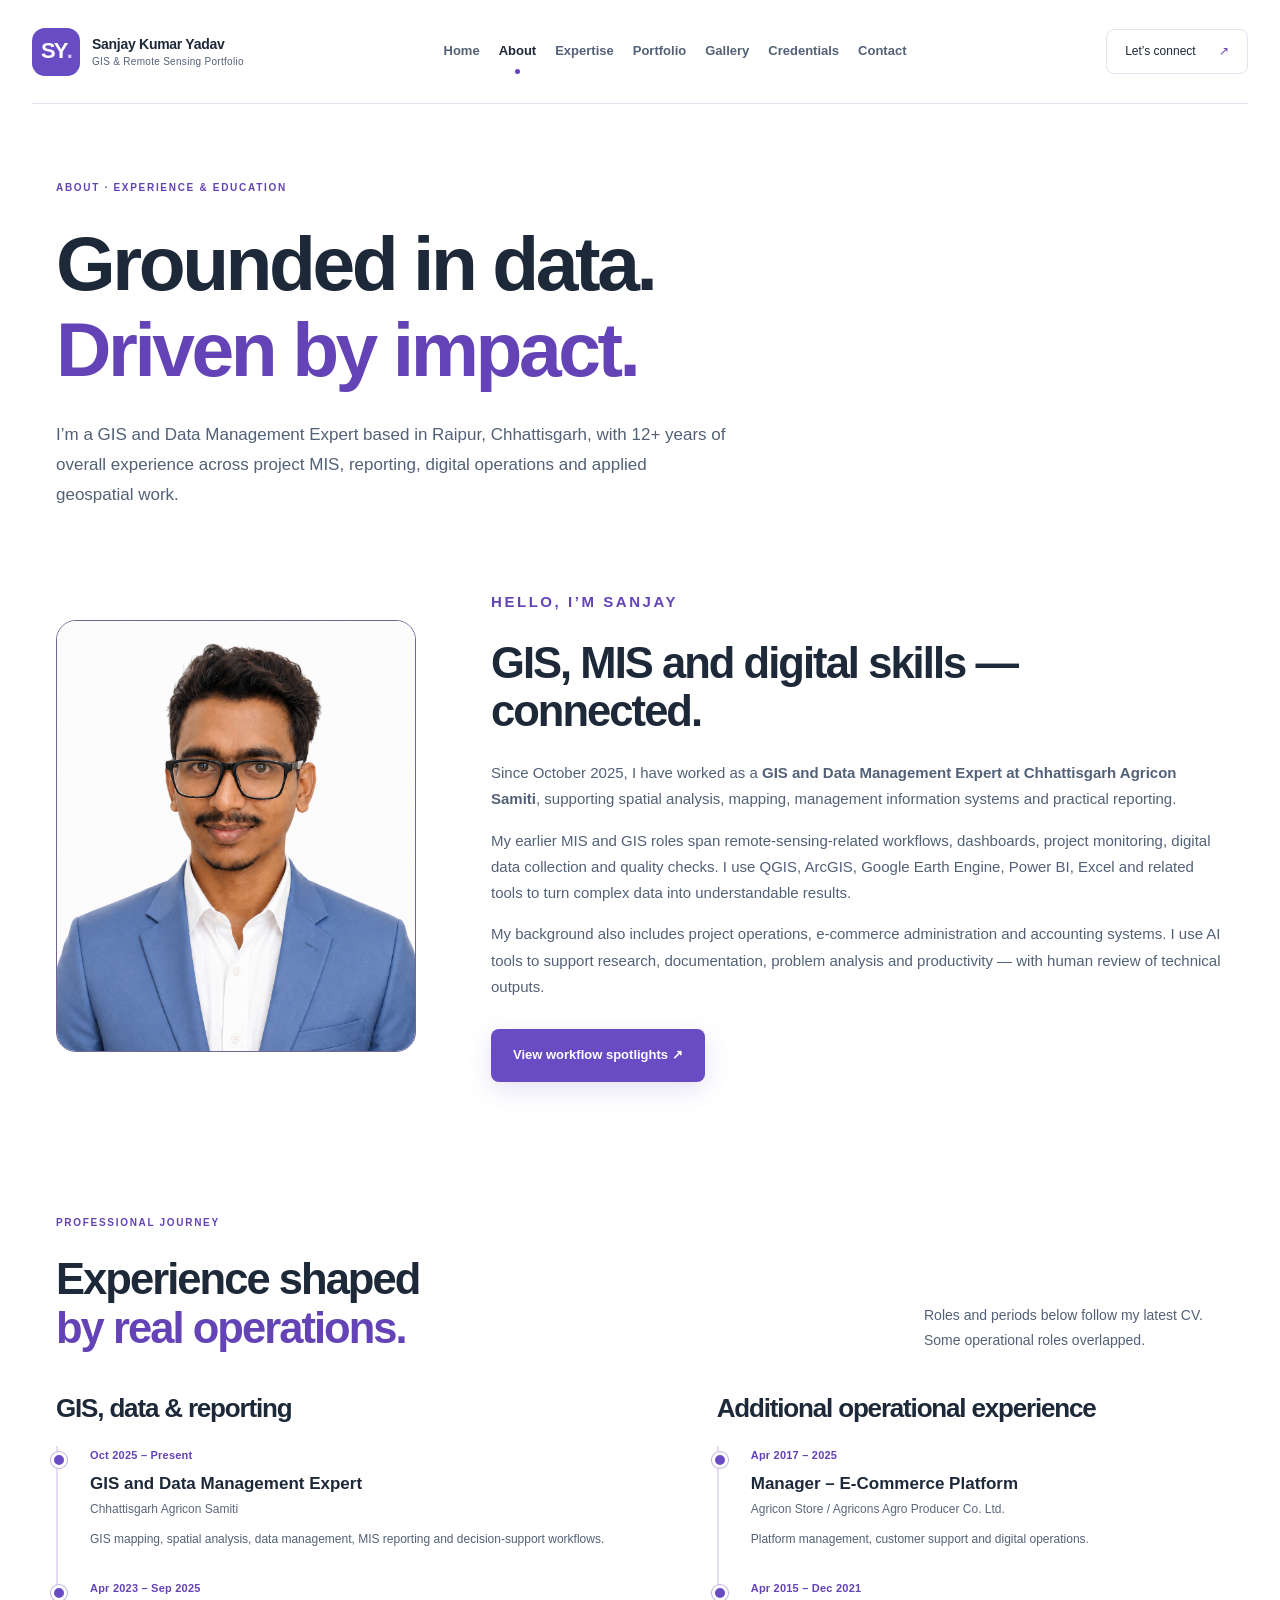
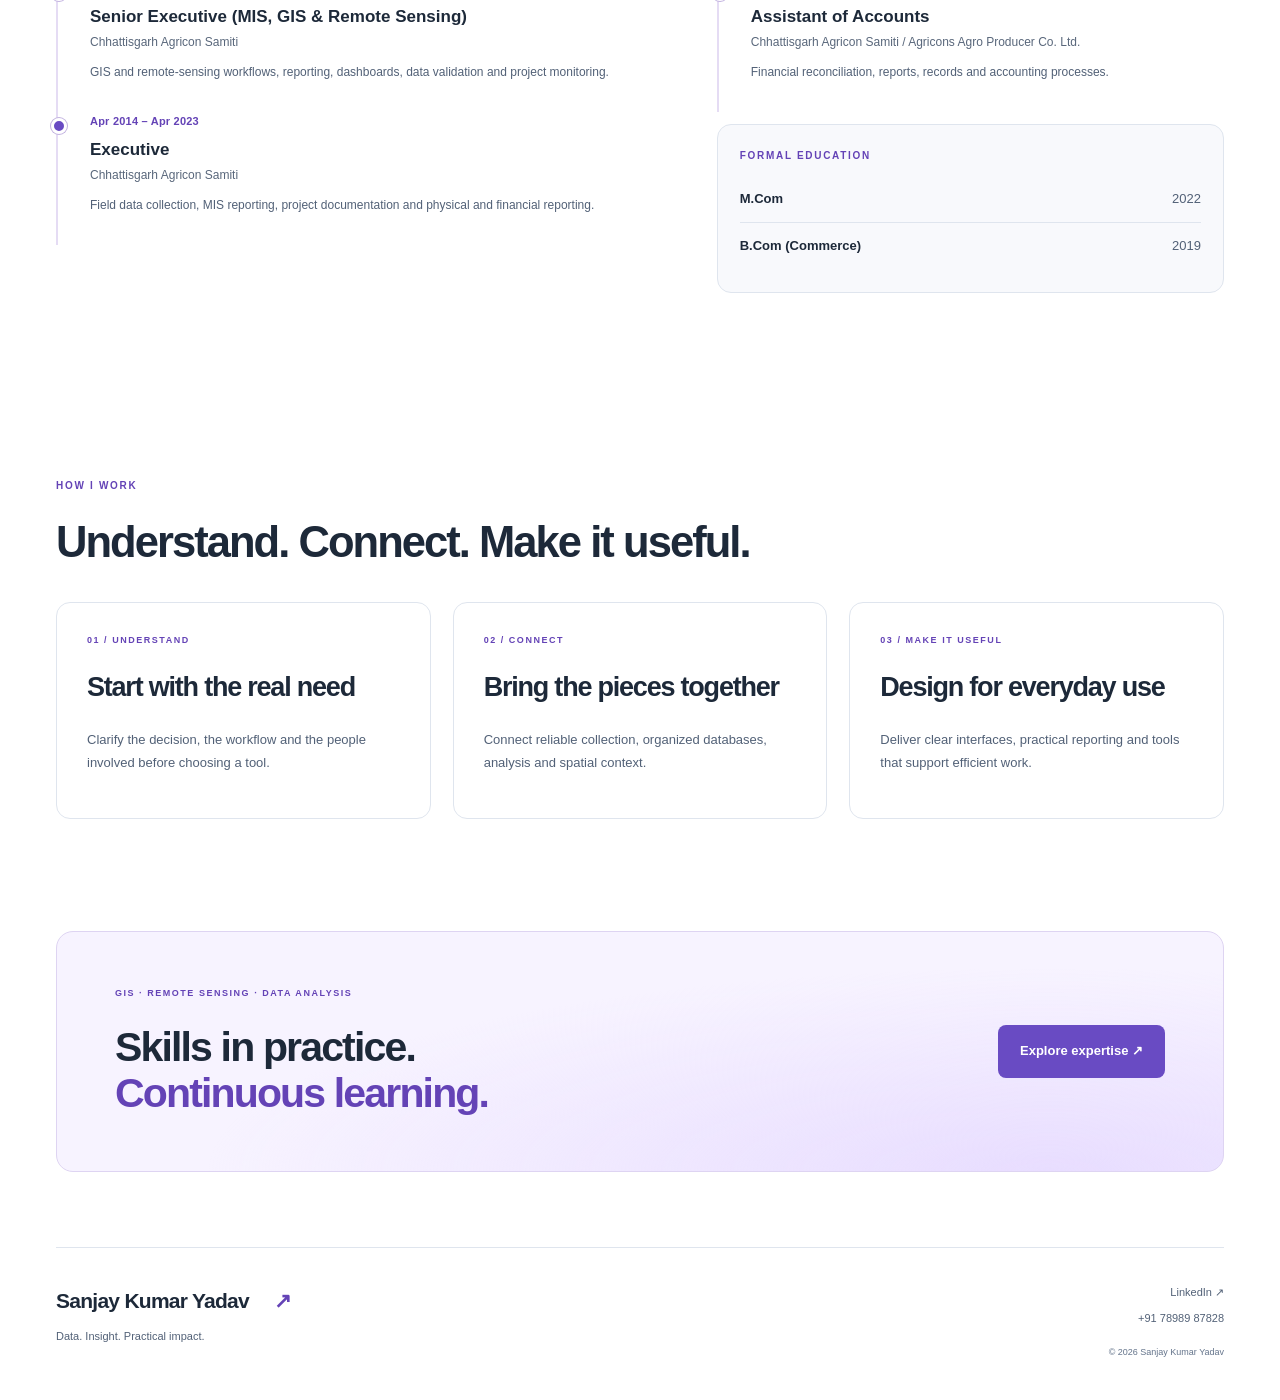
==== commit 9d14b130: "Use personal portfolio language instead of sales-led copy" ====
--- a/docs/about.html
+++ b/docs/about.html
@@ -26,7 +26,7 @@
 <main id="main">
 <section class="page-heading wrap"><p class="eyebrow">ABOUT · EXPERIENCE & EDUCATION</p><h1>Grounded in data.<br><em>Driven by impact.</em></h1><p class="lead">I’m a GIS and Data Management Expert based in Raipur, Chhattisgarh, with 12+ years of overall experience across project MIS, reporting, digital operations and applied geospatial work.</p></section><section class="about-detail wrap"><img class="portrait" src="assets/portrait.png" alt="Portrait of Sanjay Kumar Yadav" width="400" height="480" decoding="async"><div>
     <p class="eyebrow">HELLO, I’M SANJAY</p>
-    <h2>GIS, MIS and digital solutions — connected.</h2>
+    <h2>GIS, MIS and digital skills — connected.</h2>
     <p>Since October 2025, I have worked as a <strong>GIS and Data Management Expert at Chhattisgarh Agricon Samiti</strong>, supporting spatial analysis, mapping, management information systems and practical reporting.</p>
     <p>My earlier MIS and GIS roles span remote-sensing-related workflows, dashboards, project monitoring, digital data collection and quality checks. I use QGIS, ArcGIS, Google Earth Engine, Power BI, Excel and related tools to turn complex data into understandable results.</p>
     <p>My background also includes project operations, e-commerce administration and accounting systems. I use AI tools to support research, documentation, problem analysis and productivity — with human review of technical outputs.</p>
@@ -43,4 +43,4 @@
     </ol><div class="education-panel"><p class="eyebrow">FORMAL EDUCATION</p><div><strong>M.Com</strong><span>2022</span></div><div><strong>B.Com (Commerce)</strong><span>2019</span></div></div></div></div>
   </section>
 <section class="section wrap"><p class="eyebrow">HOW I WORK</p><h2>Understand. Connect. Make it useful.</h2><div class="three-grid"><article class="plain-card reveal"><p class="eyebrow">01 / Understand</p><h3>Start with the real need</h3><p>Clarify the decision, the workflow and the people involved before choosing a tool.</p></article><article class="plain-card reveal"><p class="eyebrow">02 / Connect</p><h3>Bring the pieces together</h3><p>Connect reliable collection, organized databases, analysis and spatial context.</p></article><article class="plain-card reveal"><p class="eyebrow">03 / Make it useful</p><h3>Design for everyday use</h3><p>Deliver clear interfaces, practical reporting and tools that support efficient work.</p></article></div></section>
-<section class="cta wrap reveal"><div><p class="eyebrow">GIS · REMOTE SENSING · DATA ANALYSIS</p><h2>Skills in practice.<br><em>Continuous learning.</em></h2></div><a class="button light" href="contact.html">Get in touch ↗</a></section></main><footer class="wrap footer"><div><a class="footer-name" href="index.html">Sanjay Kumar Yadav<span>↗</span></a><p>Data. Insight. Practical impact.</p></div><div><a href="https://www.linkedin.com/in/sanjay-yadav94" target="_blank" rel="noopener noreferrer">LinkedIn ↗</a><a href="tel:+917898987828">+91 78989 87828</a><small>© 2026 Sanjay Kumar Yadav</small></div></footer></body></html>
+<section class="cta wrap reveal"><div><p class="eyebrow">GIS · REMOTE SENSING · DATA ANALYSIS</p><h2>Skills in practice.<br><em>Continuous learning.</em></h2></div><a class="button light" href="expertise.html">Explore expertise ↗</a></section></main><footer class="wrap footer"><div><a class="footer-name" href="index.html">Sanjay Kumar Yadav<span>↗</span></a><p>Data. Insight. Practical impact.</p></div><div><a href="https://www.linkedin.com/in/sanjay-yadav94" target="_blank" rel="noopener noreferrer">LinkedIn ↗</a><a href="tel:+917898987828">+91 78989 87828</a><small>© 2026 Sanjay Kumar Yadav</small></div></footer></body></html>
--- a/docs/assets/style.css
+++ b/docs/assets/style.css
@@ -265,3 +265,67 @@
  .visual-steps span { font-size:11px; padding:10px; }
  .case-visual-header { font-size:8px; }
 }
+
+/* Portfolio index catalog and imagery capability cards */
+.indices-section, .sensor-section { scroll-margin-top:28px; }
+.indices-section { padding-top:78px; }
+.index-intro { font-size:13px; line-height:1.8; max-width:1000px; margin-bottom:20px; }
+.index-intro strong { color:var(--ink); font-weight:650; }
+.index-table-scroll { border:1px solid var(--line); border-radius:15px; overflow-x:auto; background:#fff; box-shadow:0 16px 38px #26374c0c; }
+.index-table-scroll:focus-visible { outline:3px solid var(--accent); outline-offset:3px; }
+.index-table { width:100%; min-width:920px; border-collapse:separate; border-spacing:0; table-layout:fixed; font-size:12px; color:var(--ink); }
+.index-table thead th { background:#1c5544; color:white; font-size:11px; font-weight:650; text-align:left; padding:17px 15px; border-right:1px solid #ffffff22; }
+.index-table thead th:last-child { border-right:0; }
+.index-table thead th:nth-child(1) { width:27%; }
+.index-table thead th:nth-child(2) { width:30%; }
+.index-table thead th:nth-child(3) { width:26%; }
+.index-table thead th:nth-child(4) { width:17%; }
+.index-table tbody tr:nth-child(even) { background:#f7faf9; }
+.index-table tbody tr:hover { background:#f0f8f5; }
+.index-table tbody th, .index-table tbody td { border-bottom:1px solid #dce7e2; padding:16px 15px; text-align:left; vertical-align:middle; line-height:1.65; }
+.index-table tbody tr:last-child>th, .index-table tbody tr:last-child>td { border-bottom:0; }
+.index-short { display:block; font-size:14px; color:#146247; font-weight:750; letter-spacing:.01em; margin-bottom:5px; }
+.index-full { display:block; color:#425367; font-size:11px; font-weight:450; line-height:1.55; }
+.index-table code { display:block; font-size:11px; font-family:Consolas,'Courier New',monospace; line-height:1.7; color:#28415b; white-space:normal; overflow-wrap:anywhere; }
+.sensor-compat { display:inline-flex; color:#215f54; background:#e7f6f2; padding:5px 9px; border-radius:7px; font-size:10px; line-height:1.5; font-weight:600; }
+.sensor-compat.rededge { color:#623a9a; background:#f1eafa; }
+.index-note { font-size:12px; margin-top:17px; max-width:1120px; line-height:1.85; }
+.index-note strong { color:var(--ink); }
+.sensor-grid .plain-card { display:flex; flex-direction:column; gap:5px; background:#fff; box-shadow:0 10px 30px #29415c0b; }
+.sensor-grid .plain-card h3 { font-size:25px; }
+.sensor-grid .plain-card p { font-size:12px; line-height:1.75; }
+.sensor-grid .plain-card strong { color:#273d50; font-weight:650; }
+.sensor-footnote { font-size:11px; color:var(--muted); padding:14px 0 0; line-height:1.7; }
+.project-case-visual.is-drone { background:linear-gradient(145deg,#edf8ee,#e8f2ff); }
+.project-case-visual.is-terrain { background:linear-gradient(145deg,#f8f1e8,#edf6ee); }
+.portfolio-focus .plain-card { display:flex; flex-direction:column; }
+.portfolio-focus .plain-card h3 { font-size:24px; }
+.portfolio-focus .plain-card p:not(.eyebrow) { flex:1; }
+.portfolio-focus .plain-card .text-link { align-self:flex-start; font-size:12px; margin-top:10px; }
+.gallery-disclosure { font-size:12px; line-height:1.7; }
+.header .brand { min-width:0; }
+.header .brand>span:last-child { min-width:0; overflow-wrap:normal; }
+.header .brand b { max-width:245px; overflow-wrap:normal; line-height:1.4; }
+.header .menu-button { flex-shrink:0; }
+@media(max-width:760px) {
+ .index-table-scroll { margin-inline:0; }
+ .index-table { min-width:870px; }
+ .indices-section, .sensor-section { padding-top:50px; }
+ .sensor-grid { grid-template-columns:1fr; }
+ .header { gap:8px; }
+ .header .brand { gap:8px; }
+ .header .brand>span:last-child { white-space:normal; line-height:1.3; }
+ .header .brand b { font-size:8px; max-width:165px; }
+ .header .menu-button { padding:8px 9px; }
+}
+@media print {
+ .index-table { min-width:0; font-size:10px; }
+ .index-table-scroll { overflow:visible; }
+ .index-table tbody th, .index-table tbody td { padding:8px; }
+}
+
+/* Full-name-only index list */
+.index-name-grid{list-style:none;margin:0;padding:0;display:grid;grid-template-columns:repeat(3,minmax(0,1fr));gap:15px}
+.index-name-card{border:1px solid var(--line);background:#fff;border-radius:12px;padding:22px 20px;font-size:15px;font-weight:600;line-height:1.5;color:var(--ink);box-shadow:0 8px 23px #26374c0b}
+@media(max-width:900px){.index-name-grid{grid-template-columns:repeat(2,minmax(0,1fr))}}
+@media(max-width:560px){.index-name-grid{grid-template-columns:1fr}.index-name-card{padding:17px 18px}}
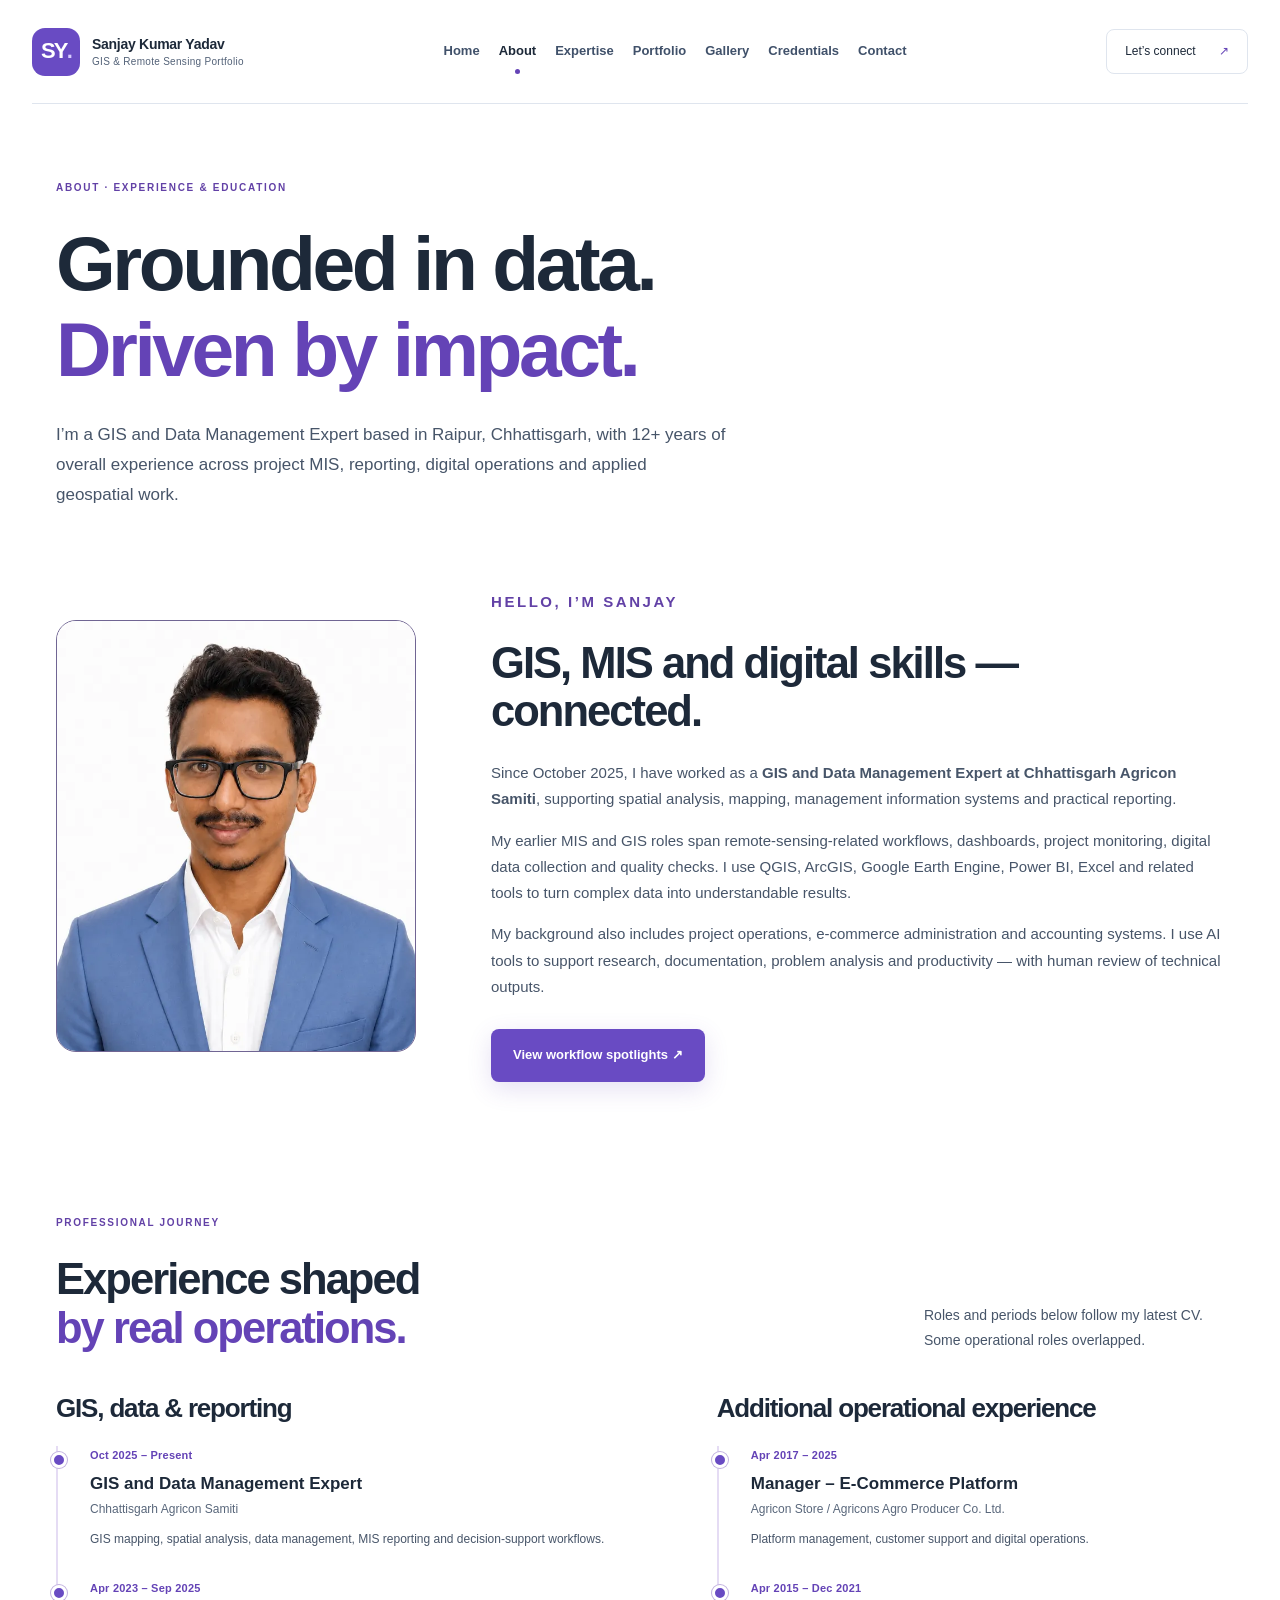
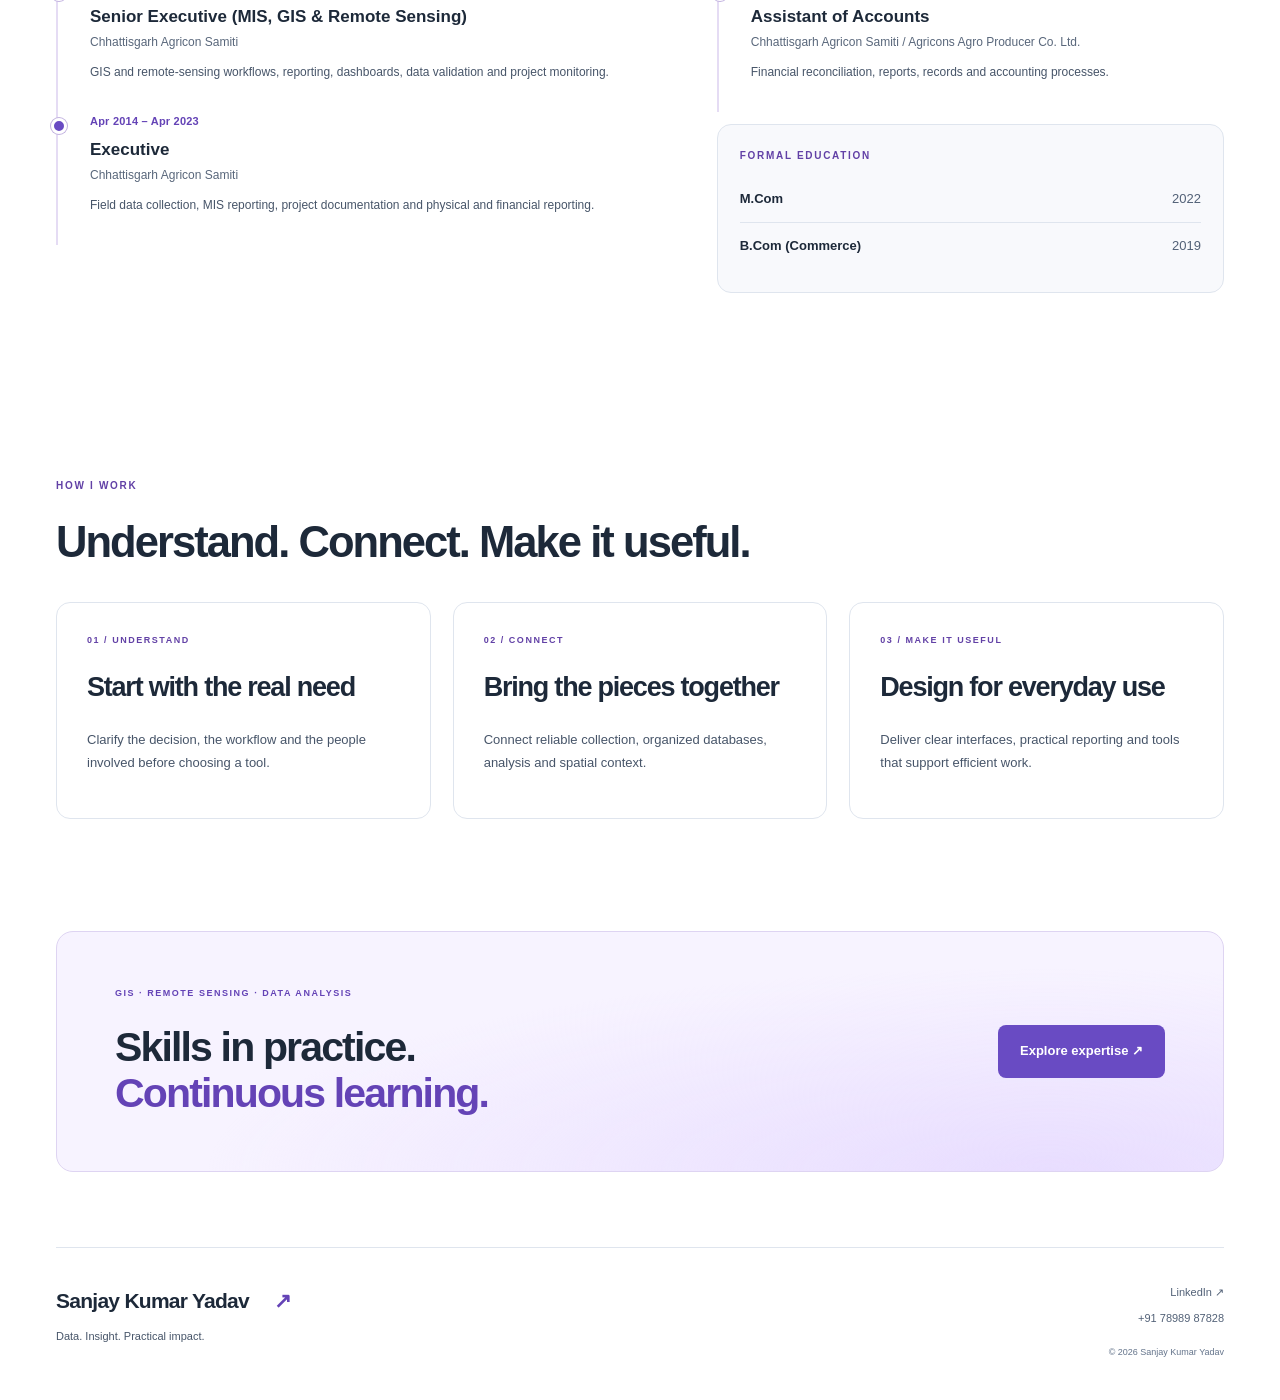
==== commit 4b7edaa6: "Optimize portfolio PNGs as responsive WebP assets" ====
--- a/docs/about.html
+++ b/docs/about.html
@@ -24,7 +24,7 @@
 </head>
 <body><a class="skip" href="#main">Skip to content</a><header class="header"><a class="brand" href="index.html" aria-label="Sanjay Kumar Yadav home"><span class="monogram">SY<span>.</span></span><span>Sanjay Kumar Yadav<b>GIS &amp; Remote Sensing Portfolio</b></span></a><button class="menu-button" aria-expanded="false" aria-controls="navigation">Menu <span>☰</span></button><nav id="navigation" aria-label="Main navigation"><a href="index.html">Home</a><a href="about.html" aria-current="page">About</a><a href="expertise.html">Expertise</a><a href="projects.html">Portfolio</a><a href="gallery.html">Gallery</a><a href="credentials.html">Credentials</a><a href="contact.html">Contact</a></nav><a class="header-contact" href="contact.html">Let’s connect <span>↗</span></a></header>
 <main id="main">
-<section class="page-heading wrap"><p class="eyebrow">ABOUT · EXPERIENCE & EDUCATION</p><h1>Grounded in data.<br><em>Driven by impact.</em></h1><p class="lead">I’m a GIS and Data Management Expert based in Raipur, Chhattisgarh, with 12+ years of overall experience across project MIS, reporting, digital operations and applied geospatial work.</p></section><section class="about-detail wrap"><img class="portrait" src="assets/portrait.png" alt="Portrait of Sanjay Kumar Yadav" width="400" height="480" decoding="async"><div>
+<section class="page-heading wrap"><p class="eyebrow">ABOUT · EXPERIENCE & EDUCATION</p><h1>Grounded in data.<br><em>Driven by impact.</em></h1><p class="lead">I’m a GIS and Data Management Expert based in Raipur, Chhattisgarh, with 12+ years of overall experience across project MIS, reporting, digital operations and applied geospatial work.</p></section><section class="about-detail wrap"><img class="portrait" src="assets/portrait.webp" alt="Portrait of Sanjay Kumar Yadav" width="400" height="480" decoding="async" srcset="assets/portrait-640.webp 640w, assets/portrait.webp 1122w" sizes="(max-width:760px) 90vw, 500px"><div>
     <p class="eyebrow">HELLO, I’M SANJAY</p>
     <h2>GIS, MIS and digital skills — connected.</h2>
     <p>Since October 2025, I have worked as a <strong>GIS and Data Management Expert at Chhattisgarh Agricon Samiti</strong>, supporting spatial analysis, mapping, management information systems and practical reporting.</p>
--- a/docs/assets/style.css
+++ b/docs/assets/style.css
@@ -1,4 +1,298 @@
-:root{--bg:#0c101a;--panel:#131925;--panel2:#191f2e;--ink:#f4f5fa;--muted:#a3adbf;--line:#273041;--accent:#ac94ff;--violet:#8963ed;--cyan:#83dfe4;--sans:'Segoe UI',Arial,sans-serif}*{box-sizing:border-box}html{scroll-behavior:smooth;scroll-padding-top:100px}body{margin:0;background:var(--bg);color:var(--ink);font-family:var(--sans);font-size:16px;line-height:1.75}a{color:inherit;text-decoration:none}button{font:inherit}img{display:block;max-width:100%;height:auto}p,h1,h2,h3{margin-top:0}p{color:var(--muted)}h1,h2,h3{line-height:1.12;letter-spacing:-.045em}h1{font-size:clamp(56px,5.7vw,86px);font-weight:650;margin-bottom:28px}h2{font-size:clamp(32px,3.4vw,49px);font-weight:600;margin-bottom:24px}h3{font-size:27px;font-weight:600}em{font-style:normal;color:var(--accent)}a:focus-visible,button:focus-visible{outline:3px solid var(--cyan);outline-offset:6px}.wrap{width:min(1240px,calc(100% - 112px));margin-inline:auto}.header{width:min(1360px,calc(100% - 64px));margin:auto;min-height:104px;display:flex;align-items:center;justify-content:space-between;gap:28px;border-bottom:1px solid var(--line);position:relative;z-index:10}.brand{display:flex;align-items:center;gap:12px;white-space:nowrap}.monogram{display:flex;align-items:center;justify-content:center;background:var(--violet);border-radius:13px;font-size:22px;font-weight:750;letter-spacing:-.08em;width:48px;height:48px;color:#fff}.monogram span{color:#d7cbff}.brand>span:last-child{font-size:14px;font-weight:600;line-height:1.5;letter-spacing:-.02em}.brand b{display:block;color:var(--muted);font-size:10px;font-weight:400;letter-spacing:.03em}.header nav{display:flex;gap:27px;font-size:13px;color:#aeb6c5}.header nav a{padding:9px 0;position:relative}.header nav a:hover,.header nav a[aria-current]{color:white}.header nav a[aria-current]:after{content:'';position:absolute;width:5px;height:5px;background:var(--accent);border-radius:50%;bottom:-2px;left:calc(50% - 2px)}.header-contact{background:#212334;border:1px solid #3a354f;border-radius:8px;padding:11px 18px;font-size:12px;white-space:nowrap}.header-contact span{color:var(--accent);margin-left:20px}.menu-button{display:none}.hero{display:grid;grid-template-columns:1.2fr 1fr;align-items:center;gap:70px;padding-block:88px 96px;min-height:730px}.eyebrow{font-size:10px;font-weight:650;letter-spacing:.17em;text-transform:uppercase;color:var(--accent);margin-bottom:24px;line-height:1.7}.hero .eyebrow{font-size:9px;letter-spacing:.13em}.status-dot{width:6px;height:6px;background:var(--cyan);border-radius:50%;display:inline-block;margin-right:10px;box-shadow:0 0 0 5px #83dfe412}.hero-hello{font-size:21px;letter-spacing:-.02em;color:#cdd2df;margin-bottom:15px}.hero h1{font-size:clamp(56px,5.7vw,83px);letter-spacing:-.06em}.hero h1 em{background:linear-gradient(90deg,#b8a2ff,#83dfe4);background-clip:text;-webkit-background-clip:text;color:transparent}.intro{font-size:16px;line-height:1.85;max-width:460px}.actions{display:flex;align-items:center;gap:30px;flex-wrap:wrap;margin-top:35px}.button{display:inline-flex;align-items:center;justify-content:center;gap:30px;border-radius:8px;background:var(--violet);color:white;padding:15px 22px;font-size:13px;font-weight:600;box-shadow:0 7px 28px #7147e023;transition:transform .2s,background .2s}.button:hover{transform:translateY(-3px);background:#9c7af5}.text-link{display:inline-flex;gap:20px;align-items:center;font-size:13px;font-weight:600;color:var(--ink);border-bottom:1px solid #424b60;padding-bottom:5px}.text-link:hover{color:var(--accent)}.hero-signature{display:flex;align-items:center;gap:13px;margin-top:42px;font-size:11px;color:#939fb5;line-height:1.6}.hero-signature b{font-weight:500;color:#c0c9da}.signature-mark{font-size:31px;color:var(--cyan);line-height:1}.hero-art{position:relative;padding:10px 6px 18px}.portrait-stage{position:relative;background:#a38bdb;border-radius:160px 160px 24px 24px;isolation:isolate;aspect-ratio:.84;max-height:500px;border:1px solid #c2a9f6;overflow:hidden}.portrait-stage>img{position:absolute;width:100%;height:92%;object-fit:cover;object-position:center top;bottom:0;z-index:1;mix-blend-mode:normal;border-radius:125px 125px 0 0}.portrait-stage:after{content:'';position:absolute;bottom:0;left:0;right:0;height:48%;background:linear-gradient(transparent,#17112ad9);z-index:2}.portrait-grid{position:absolute;inset:0;background-image:linear-gradient(#fff2 1px,transparent 1px),linear-gradient(90deg,#fff2 1px,transparent 1px);background-size:35px 35px}.portrait-corner{position:absolute;top:17px;left:36%;font-size:8px;letter-spacing:.2em;color:#362650;z-index:3}.portrait-name{position:absolute;z-index:3;bottom:22px;left:26px;color:white;font-size:21px;font-weight:600;line-height:1.6;letter-spacing:-.025em}.portrait-name span{display:block;font-size:10px;font-weight:400;letter-spacing:.04em;color:#ddd4f1}.floating-label{position:absolute;z-index:4;display:flex;align-items:center;gap:11px;padding:13px 17px;background:#171d2bee;border:1px solid #3b4358;border-radius:11px;box-shadow:0 14px 35px #0004;backdrop-filter:blur(12px);font-size:12px;line-height:1.45;animation:float 6s ease-in-out infinite}.floating-label b{display:block;font-size:9px;font-weight:400;color:#a7b1c5;margin-top:3px}.label-analysis{left:-43px;top:100px}.label-gis{right:-23px;bottom:64px;animation-delay:-3s}.badge-icon{width:35px;height:35px;border-radius:9px;background:#ac94ff1c;color:var(--accent);display:grid;place-items:center;font-size:23px}.label-gis .badge-icon{color:var(--cyan);background:#83dfe417}.float-star{position:absolute;right:-32px;top:4px;font-size:65px;line-height:1;color:var(--cyan);z-index:5;animation:rotate 30s linear infinite}.tools-strip{background:#111623;border-block:1px solid var(--line);padding-block:25px}.tools-strip .wrap{display:flex;gap:28px;justify-content:space-between;align-items:center}.tools-strip span{font-size:9px;letter-spacing:.15em;color:#818fa9}.tools-strip strong{font-size:21px;letter-spacing:-.04em;font-weight:550;color:#c0cada}.section{padding-block:92px}.section-head{display:flex;justify-content:space-between;align-items:flex-end;gap:50px;margin-bottom:42px}.section-head h2{margin-bottom:0}.section-head>p{max-width:300px;font-size:14px;margin:0}.service-grid{display:grid;grid-template-columns:repeat(4,1fr);gap:18px}.service-card{padding:27px 23px;background:linear-gradient(135deg,#181e2d,#121824);border:1px solid var(--line);border-radius:14px;position:relative;display:flex;flex-direction:column;transition:transform .3s,border-color .3s;min-height:330px}.service-card:hover{transform:translateY(-7px);border-color:#7c62ba}.card-top{display:flex;justify-content:space-between;align-items:center;margin-bottom:27px}.card-top>span:last-child{color:#77839d;font-size:20px}.service-icon{width:44px;height:44px;display:grid;place-items:center;background:#a68aff16;color:var(--accent);border:1px solid #a68aff23;border-radius:12px;font-size:27px}.service-card:nth-child(2n) .service-icon{color:var(--cyan);background:#83dfe412;border-color:#83dfe422}.service-number{font-size:8px;color:#6e7c96;letter-spacing:.12em;margin-bottom:12px}.service-card h3{font-size:23px;line-height:1.2;letter-spacing:-.03em;margin-bottom:14px}.service-card p{font-size:12px;flex:1}.tags{display:flex;flex-wrap:wrap;gap:7px}.tags span{font-size:9px;border:1px solid #303a4d;padding:4px 8px;border-radius:5px;color:#a8b4cb}.about-band{background:#141a28;border:1px solid var(--line);border-radius:18px;display:grid;grid-template-columns:320px 1fr;gap:70px;padding:36px;align-items:center;position:relative}.about-band>img{width:100%;height:355px;object-fit:cover;object-position:50% 15%;border-radius:13px;background:#fff}.about-band h2{font-size:43px;max-width:600px}.about-band p{font-size:14px;max-width:560px}.about-band .eyebrow{font-size:9px}.vertical-word{display:none}.credential-mini{display:grid;grid-template-columns:repeat(3,1fr);gap:24px}.mini-credential{background:var(--panel);border:1px solid var(--line);border-radius:13px;overflow:hidden;transition:transform .25s}.mini-credential:hover{transform:translateY(-5px)}.mini-credential>img{width:100%;height:205px;object-fit:contain;background:#e9eaf0;padding:12px}.mini-credential>div{padding:25px}.mini-credential .eyebrow{font-size:9px;margin-bottom:13px}.mini-credential h3{font-size:24px;min-height:60px;line-height:1.3}.mini-credential span{font-size:11px;color:#9aa9c0;display:flex;justify-content:space-between}.mini-credential span b{color:var(--accent);font-size:20px;font-weight:400}.cta{background:radial-gradient(ellipse at 85% 100%,#3f2d65,transparent 60%),#1e2035;border:1px solid #3a3658;padding:54px 58px;display:flex;align-items:center;justify-content:space-between;gap:35px;border-radius:17px;margin-block:20px 75px;position:relative}.cta .eyebrow{font-size:9px;color:#c3b2ff}.cta h2{font-size:41px;margin:0}.cta h2 em{color:#b6a1ff}.button.light{background:#ece7ff;color:#29203c;box-shadow:none}.button.light:hover{background:#d5c9ff}.footer{border-top:1px solid var(--line);padding-block:35px 40px;display:flex;justify-content:space-between;gap:30px}.footer-name{font-size:21px;font-weight:600;letter-spacing:-.035em}.footer-name span{margin-left:25px;color:var(--accent)}.footer p{font-size:11px;margin-top:7px}.footer>div:last-child{display:flex;flex-direction:column;align-items:flex-end;gap:7px;font-size:11px;color:#b2bed4}.footer small{font-size:9px;color:#738199;margin-top:9px}.page-heading{padding-block:75px 48px;position:relative}.page-heading h1{font-size:clamp(52px,6vw,85px);max-width:1000px}.lead{max-width:670px;font-size:17px}.about-detail{display:grid;grid-template-columns:360px 1fr;gap:75px;align-items:center;padding-block:15px 40px}.portrait{aspect-ratio:4/4.8;object-fit:cover;object-position:50% 0;border-radius:20px;background:#fff;border:1px solid #706593}.about-detail p{font-size:15px}.about-detail .button{margin-top:14px}.three-grid{display:grid;grid-template-columns:repeat(3,1fr);gap:22px;margin-top:35px}.plain-card{background:var(--panel);border:1px solid var(--line);border-radius:14px;padding:30px}.plain-card h3{font-size:27px}.plain-card p{font-size:13px}.plain-card .eyebrow{font-size:9px}.expertise-list{display:grid;grid-template-columns:1fr 1fr;gap:24px;padding-bottom:10px}.expertise-row{background:var(--panel);border:1px solid var(--line);border-radius:16px;padding:35px;display:grid;grid-template-columns:45px 1fr;gap:20px;position:relative;scroll-margin-top:30px}.number{color:var(--accent);font-size:21px;font-weight:600}.expertise-row h2{font-size:30px;margin-bottom:20px}.expertise-row p{font-size:14px}.expertise-row .tags span{font-size:10px}.row-arrow{display:none}.skill-cloud{display:flex;flex-wrap:wrap;gap:11px;margin-top:30px}.skill-cloud span{background:var(--panel);border:1px solid var(--line);border-radius:8px;padding:11px 18px;font-size:12px;color:#c5cfe1}.solution-list{display:grid;grid-template-columns:1fr 1fr;gap:30px;padding-bottom:60px}.solution-card{border:1px solid var(--line);border-radius:16px;overflow:hidden;background:var(--panel)}.solution-visual{background:#e4e8ee;position:relative;padding:15px 15px 20px}.solution-visual>img{width:100%;max-height:280px;object-fit:contain}.solution-visual>span{display:block;color:#5c6371;font-size:8px;letter-spacing:.15em;padding-left:15px}.solution-copy{padding:32px}.solution-copy h2{font-size:31px}.solution-copy .eyebrow{font-size:9px}.solution-copy p{font-size:14px}.workflow{font-size:11px!important;background:#202738;border-left:2px solid var(--accent);padding:15px;border-radius:0 7px 7px 0;margin-block:25px}.verification-note{border:1px solid #3a3555;border-left:3px solid var(--accent);border-radius:8px;background:#191a2b;padding:18px 23px;font-size:12px;color:#aeb7ca}.verification-note strong{color:#e5ddff}.filters{display:flex;gap:10px;flex-wrap:wrap;margin-block:30px}.filters button{background:var(--panel);border:1px solid var(--line);border-radius:7px;padding:10px 17px;color:#acb8cf;font-size:12px;cursor:pointer}.filters button.active{background:#9a79f2;color:white;border-color:#9a79f2}.credentials-grid{display:grid;grid-template-columns:repeat(3,1fr);gap:23px;padding-bottom:60px}.credential-card{display:flex;flex-direction:column;overflow:hidden;background:var(--panel);border:1px solid var(--line);border-radius:13px;padding:0 25px 25px}.credential-card[hidden]{display:none}.certificate-preview{display:block;margin:0 -25px 22px;background:#e9eaf0;border-bottom:1px solid var(--line);padding:14px}.certificate-preview img{width:100%;height:190px;object-fit:contain}.credential-card .eyebrow{font-size:9px;margin-bottom:13px}.credential-card h2{font-size:23px;letter-spacing:-.02em;line-height:1.3;margin-bottom:16px}.credential-card>p:not(.eyebrow){font-size:11px}.credential-meta{display:flex;justify-content:space-between;gap:13px;border-top:1px solid var(--line);padding-top:14px;margin-top:auto;color:#b7c2d6;font-size:10px}.credential-id{font-size:9px!important;overflow-wrap:anywhere;margin:13px 0 0}.credential-card .text-link{align-self:flex-start;font-size:11px;margin-top:20px}.diploma-preview{height:219px;margin:0 -25px 22px;display:flex;flex-direction:column;align-items:center;justify-content:center;gap:15px;background:radial-gradient(ellipse,#39305b,#1a1e30);font-size:9px;letter-spacing:.15em;color:#b5a0f3}.diploma-preview span{font-size:60px;line-height:1}.contact-grid{display:grid;grid-template-columns:1fr 1fr;gap:35px;padding-bottom:80px}.contact-card{background:var(--panel);border:1px solid var(--line);border-radius:12px;padding:25px 30px;margin-bottom:15px;display:flex;flex-direction:column;transition:border-color .25s,transform .25s}.contact-card:hover{border-color:var(--violet);transform:translateX(4px)}.contact-card .eyebrow{font-size:9px;margin-bottom:12px}.contact-card strong{font-size:27px;font-weight:550;letter-spacing:-.035em;line-height:1.35}.contact-card>span:last-child{font-size:11px;color:#8f9db6;margin-top:10px}.contact-panel{border:1px solid #43395f;background:radial-gradient(ellipse at 100% 0,#35264e,transparent 70%),#1a1d2d;padding:40px;border-radius:16px}.contact-panel h2{font-size:40px}.contact-panel p,.contact-panel ol{font-size:13px;color:#b8bfd3}.contact-panel .eyebrow{font-size:9px;color:var(--accent)}.contact-panel ol{padding-left:20px;line-height:2.2;margin-block:25px}.privacy-note{font-size:10px!important;margin-top:25px}.skip{position:fixed;top:-100px;left:10px;padding:12px;background:var(--violet);color:white;z-index:100}.skip:focus{top:10px}.sr-only{position:absolute;width:1px;height:1px;padding:0;margin:-1px;overflow:hidden;clip:rect(0,0,0,0);white-space:nowrap;border:0}.reveal{transition:opacity .6s,transform .6s}.awaiting{opacity:0;transform:translateY(18px)}@keyframes float{0%,100%{transform:translateY(0)}50%{transform:translateY(-9px)}}@keyframes rotate{to{transform:rotate(360deg)}}@media(max-width:1150px){.wrap{width:calc(100% - 70px)}.header{width:calc(100% - 50px)}.header nav{gap:18px}.header-contact{display:none}.hero{gap:50px;padding-block:65px}.hero h1{font-size:65px}.hero .eyebrow{font-size:8px}.hero-art{max-width:420px}.service-grid{grid-template-columns:repeat(2,1fr)}.service-card{min-height:300px}.service-card h3{font-size:27px}.about-band{grid-template-columns:260px 1fr;gap:38px}.about-band h2{font-size:35px}.credentials-grid{grid-template-columns:repeat(2,1fr)}.tools-strip strong{font-size:18px}.label-analysis{left:-23px}.label-gis{right:-10px}.float-star{right:-15px}.expertise-row{padding:27px;grid-template-columns:30px 1fr;gap:12px}.expertise-row h2{font-size:28px}}@media(max-width:760px){.wrap{width:calc(100% - 40px)}.header{width:calc(100% - 40px);min-height:83px;gap:15px}.brand>span:last-child{font-size:12px}.brand b{font-size:8px}.monogram{width:40px;height:40px;font-size:20px;border-radius:10px}.menu-button{display:block;background:var(--panel);color:#cdd5e4;border:1px solid #343e53;border-radius:7px;font-size:11px;padding:8px 12px}.menu-button span{margin-left:7px}.header nav{display:none;position:absolute;top:calc(100% + 1px);left:-20px;right:-20px;padding:20px 25px;background:#151b29;border-bottom:1px solid #3d4155;box-shadow:0 20px 30px #0005;flex-direction:column;gap:12px}.header nav.open{display:flex}.header nav a{align-self:flex-start}.hero{grid-template-columns:1fr;gap:40px;padding-block:45px 55px;min-height:0}.hero .eyebrow{font-size:8px;letter-spacing:.1em;margin-bottom:25px}.hero-hello{font-size:20px}.hero h1{font-size:clamp(49px,10.4vw,70px);letter-spacing:-.055em;margin-bottom:25px}.intro{font-size:15px;max-width:100%}.actions{gap:25px;margin-top:28px}.button{font-size:12px;padding:14px 20px;gap:25px}.hero-signature{margin-top:28px;font-size:10px}.hero-art{width:calc(100% - 40px);max-width:390px;margin-inline:auto;padding-top:10px}.portrait-stage{aspect-ratio:.87;border-radius:140px 140px 18px 18px}.portrait-stage>img{height:91%}.portrait-name{font-size:18px;bottom:20px;left:22px}.portrait-name span{font-size:9px}.floating-label{padding:10px 12px;font-size:10px;gap:8px;border-radius:9px}.floating-label b{font-size:8px}.badge-icon{width:29px;height:29px;font-size:21px}.label-analysis{left:-24px;top:70px}.label-gis{right:-24px;bottom:58px}.float-star{font-size:44px;right:-17px;top:10px}.tools-strip .wrap{flex-wrap:wrap;justify-content:flex-start;gap:17px 27px}.tools-strip span{width:100%;font-size:8px}.tools-strip strong{font-size:18px}.section{padding-block:60px}.section-head{display:block;margin-bottom:30px}.section-head>p,.section-head>a{margin-top:22px;max-width:100%}.section-head>p{font-size:13px}.service-grid{gap:13px}.service-card{padding:21px 17px;min-height:295px;border-radius:12px}.service-card h3{font-size:22px}.card-top{margin-bottom:22px}.service-icon{width:38px;height:38px;font-size:24px}.service-number{font-size:7px}.service-card p{font-size:11px}.tags{gap:4px}.tags span{font-size:8px;padding:3px 6px}.about-band{grid-template-columns:1fr;gap:28px;padding:24px}.about-band>img{height:340px;max-width:300px}.about-band h2{font-size:33px}.about-band p{font-size:13px}.credential-mini{grid-template-columns:1fr;gap:22px}.mini-credential>img{height:215px}.mini-credential h3{min-height:0;font-size:25px}.cta{display:block;padding:32px 26px;margin-block:10px 50px}.cta h2{font-size:32px}.cta .button{margin-top:28px}.footer{display:block;padding-block:25px}.footer>div:last-child{align-items:flex-start;margin-top:24px}.page-heading{padding-block:48px 30px}.page-heading h1{font-size:clamp(46px,10.3vw,68px)}.lead{font-size:15px}.about-detail{grid-template-columns:1fr;gap:30px;padding-top:5px}.portrait{max-width:350px}.about-detail p{font-size:14px}.three-grid{grid-template-columns:1fr}.expertise-list{grid-template-columns:1fr;gap:18px}.expertise-row{padding:27px 22px;grid-template-columns:28px 1fr}.expertise-row h2{font-size:28px}.expertise-row p{font-size:13px}.skill-cloud{gap:8px}.skill-cloud span{font-size:10px;padding:8px 12px}.solution-list{grid-template-columns:1fr;gap:25px}.solution-copy{padding:25px}.solution-copy h2{font-size:29px}.solution-copy p{font-size:13px}.credentials-grid{grid-template-columns:1fr}.certificate-preview img{height:205px}.credential-card h2{font-size:24px}.verification-note{font-size:11px;padding:18px}.filters{gap:7px}.filters button{font-size:10px;padding:9px 12px}.contact-grid{grid-template-columns:1fr;gap:22px;padding-bottom:45px}.contact-card{padding:25px}.contact-card strong{font-size:25px}.contact-panel{padding:30px 25px}.contact-panel h2{font-size:34px}}@media(max-width:370px){.service-grid{grid-template-columns:1fr}.hero h1{font-size:46px}.hero .eyebrow{font-size:7px}.brand>span:last-child{font-size:11px}}@media(prefers-reduced-motion:reduce){html{scroll-behavior:auto}*,*:before,*:after{transition:none!important;animation:none!important}.awaiting{opacity:1;transform:none}}@media print{body{background:white;color:#111}.header,.hero-art,.cta,.filters,.footer{display:none}p{color:#333}.wrap{width:100%}.page-heading{padding-block:10px}h1{font-size:42px}h2,h3,em{color:#111}.credential-card,.service-card,.plain-card{background:white;break-inside:avoid}.awaiting{opacity:1;transform:none}.credential-preview{background:white}}
+:root{--bg:#ffffff;--panel:#ffffff;--panel2:#f7f9fc;--ink:#1d2939;--muted:#526177;--line:#dfe5ee;--accent:#6443b6;--violet:#694bc3;--cyan:#0b8190;--sans:'Segoe UI',Arial,sans-serif}*{box-sizing:border-box}
+html{scroll-behavior:smooth;scroll-padding-top:100px}
+body{margin:0;background:var(--bg);color:var(--ink);font-family:var(--sans);font-size:16px;line-height:1.75}
+a{color:inherit;text-decoration:none}
+button{font:inherit}
+img{display:block;max-width:100%;height:auto}
+p,h1,h2,h3{margin-top:0}
+p{color:var(--muted)}
+h1,h2,h3{line-height:1.12;letter-spacing:-.045em}
+h1{font-size:clamp(56px,5.7vw,86px);font-weight:650;margin-bottom:28px}
+h2{font-size:clamp(32px,3.4vw,49px);font-weight:600;margin-bottom:24px}
+h3{font-size:27px;font-weight:600}
+em{font-style:normal;color:var(--accent)}
+a:focus-visible,button:focus-visible{outline:3px solid var(--cyan);outline-offset:6px}
+.wrap{width:min(1240px,calc(100% - 112px));margin-inline:auto}
+.header{width:min(1360px,calc(100% - 64px));margin:auto;min-height:104px;display:flex;align-items:center;justify-content:space-between;gap:28px;border-bottom:1px solid var(--line);position:relative;z-index:10}
+.brand{display:flex;align-items:center;gap:12px;white-space:nowrap}
+.monogram{display:flex;align-items:center;justify-content:center;background:var(--violet);border-radius:13px;font-size:22px;font-weight:750;letter-spacing:-.08em;width:48px;height:48px;color:#fff}
+.monogram span{color:#d7cbff}
+.brand>span:last-child{font-size:14px;font-weight:600;line-height:1.5;letter-spacing:-.02em}
+.brand b{display:block;color:var(--muted);font-size:10px;font-weight:400;letter-spacing:.03em}
+.header nav{display:flex;gap:27px;font-size:13px;color:#aeb6c5}
+.header nav a{padding:9px 0;position:relative}
+.header nav a:hover,.header nav a[aria-current]{color:white}
+.header nav a[aria-current]:after{content:'';position:absolute;width:5px;height:5px;background:var(--accent);border-radius:50%;bottom:-2px;left:calc(50% - 2px)}
+.header-contact{background:#212334;border:1px solid #3a354f;border-radius:8px;padding:11px 18px;font-size:12px;white-space:nowrap}
+.header-contact span{color:var(--accent);margin-left:20px}
+.menu-button{display:none}
+.hero{display:grid;grid-template-columns:1.2fr 1fr;align-items:center;gap:70px;padding-block:88px 96px;min-height:730px}
+.eyebrow{font-size:10px;font-weight:650;letter-spacing:.17em;text-transform:uppercase;color:var(--accent);margin-bottom:24px;line-height:1.7}
+.hero .eyebrow{font-size:9px;letter-spacing:.13em}
+.status-dot{width:6px;height:6px;background:var(--cyan);border-radius:50%;display:inline-block;margin-right:10px;box-shadow:0 0 0 5px #83dfe412}
+.hero-hello{font-size:21px;letter-spacing:-.02em;color:#cdd2df;margin-bottom:15px}
+.hero h1{font-size:clamp(56px,5.7vw,83px);letter-spacing:-.06em}
+.hero h1 em{background:linear-gradient(90deg,#b8a2ff,#83dfe4);background-clip:text;-webkit-background-clip:text;color:transparent}
+.intro{font-size:16px;line-height:1.85;max-width:460px}
+.actions{display:flex;align-items:center;gap:30px;flex-wrap:wrap;margin-top:35px}
+.button{display:inline-flex;align-items:center;justify-content:center;gap:30px;border-radius:8px;background:var(--violet);color:white;padding:15px 22px;font-size:13px;font-weight:600;box-shadow:0 7px 28px #7147e023;transition:transform .2s,background .2s}
+.button:hover{transform:translateY(-3px);background:#9c7af5}
+.text-link{display:inline-flex;gap:20px;align-items:center;font-size:13px;font-weight:600;color:var(--ink);border-bottom:1px solid #424b60;padding-bottom:5px}
+.text-link:hover{color:var(--accent)}
+.hero-signature{display:flex;align-items:center;gap:13px;margin-top:42px;font-size:11px;color:#939fb5;line-height:1.6}
+.hero-signature b{font-weight:500;color:#c0c9da}
+.signature-mark{font-size:31px;color:var(--cyan);line-height:1}
+.hero-art{position:relative;padding:10px 6px 18px}
+.portrait-stage{position:relative;background:#a38bdb;border-radius:160px 160px 24px 24px;isolation:isolate;aspect-ratio:.84;max-height:500px;border:1px solid #c2a9f6;overflow:hidden}
+.portrait-stage>img{position:absolute;width:100%;height:92%;object-fit:cover;object-position:center top;bottom:0;z-index:1;mix-blend-mode:normal;border-radius:125px 125px 0 0}
+.portrait-stage:after{content:'';position:absolute;bottom:0;left:0;right:0;height:48%;background:linear-gradient(transparent,#17112ad9);z-index:2}
+.portrait-grid{position:absolute;inset:0;background-image:linear-gradient(#fff2 1px,transparent 1px),linear-gradient(90deg,#fff2 1px,transparent 1px);background-size:35px 35px}
+.portrait-corner{position:absolute;top:17px;left:36%;font-size:8px;letter-spacing:.2em;color:#362650;z-index:3}
+.portrait-name{position:absolute;z-index:3;bottom:22px;left:26px;color:white;font-size:21px;font-weight:600;line-height:1.6;letter-spacing:-.025em}
+.portrait-name span{display:block;font-size:10px;font-weight:400;letter-spacing:.04em;color:#ddd4f1}
+.floating-label{position:absolute;z-index:4;display:flex;align-items:center;gap:11px;padding:13px 17px;background:#171d2bee;border:1px solid #3b4358;border-radius:11px;box-shadow:0 14px 35px #0004;backdrop-filter:blur(12px);font-size:12px;line-height:1.45;animation:float 6s ease-in-out infinite}
+.floating-label b{display:block;font-size:9px;font-weight:400;color:#a7b1c5;margin-top:3px}
+.label-analysis{left:-43px;top:100px}
+.label-gis{right:-23px;bottom:64px;animation-delay:-3s}
+.badge-icon{width:35px;height:35px;border-radius:9px;background:#ac94ff1c;color:var(--accent);display:grid;place-items:center;font-size:23px}
+.label-gis .badge-icon{color:var(--cyan);background:#83dfe417}
+.float-star{position:absolute;right:-32px;top:4px;font-size:65px;line-height:1;color:var(--cyan);z-index:5;animation:rotate 30s linear infinite}
+.tools-strip{background:#111623;border-block:1px solid var(--line);padding-block:25px}
+.tools-strip .wrap{display:flex;gap:28px;justify-content:space-between;align-items:center}
+.tools-strip span{font-size:9px;letter-spacing:.15em;color:#818fa9}
+.tools-strip strong{font-size:21px;letter-spacing:-.04em;font-weight:550;color:#c0cada}
+.section{padding-block:92px}
+.section-head{display:flex;justify-content:space-between;align-items:flex-end;gap:50px;margin-bottom:42px}
+.section-head h2{margin-bottom:0}
+.section-head>p{max-width:300px;font-size:14px;margin:0}
+.service-grid{display:grid;grid-template-columns:repeat(4,1fr);gap:18px}
+.service-card{padding:27px 23px;background:linear-gradient(135deg,#181e2d,#121824);border:1px solid var(--line);border-radius:14px;position:relative;display:flex;flex-direction:column;transition:transform .3s,border-color .3s;min-height:330px}
+.service-card:hover{transform:translateY(-7px);border-color:#7c62ba}
+.card-top{display:flex;justify-content:space-between;align-items:center;margin-bottom:27px}
+.card-top>span:last-child{color:#77839d;font-size:20px}
+.service-icon{width:44px;height:44px;display:grid;place-items:center;background:#a68aff16;color:var(--accent);border:1px solid #a68aff23;border-radius:12px;font-size:27px}
+.service-card:nth-child(2n) .service-icon{color:var(--cyan);background:#83dfe412;border-color:#83dfe422}
+.service-number{font-size:8px;color:#6e7c96;letter-spacing:.12em;margin-bottom:12px}
+.service-card h3{font-size:23px;line-height:1.2;letter-spacing:-.03em;margin-bottom:14px}
+.service-card p{font-size:12px;flex:1}
+.tags{display:flex;flex-wrap:wrap;gap:7px}
+.tags span{font-size:9px;border:1px solid #303a4d;padding:4px 8px;border-radius:5px;color:#a8b4cb}
+.about-band{background:#141a28;border:1px solid var(--line);border-radius:18px;display:grid;grid-template-columns:320px 1fr;gap:70px;padding:36px;align-items:center;position:relative}
+.about-band>img{width:100%;height:355px;object-fit:cover;object-position:50% 15%;border-radius:13px;background:#fff}
+.about-band h2{font-size:43px;max-width:600px}
+.about-band p{font-size:14px;max-width:560px}
+.about-band .eyebrow{font-size:9px}
+.vertical-word{display:none}
+.credential-mini{display:grid;grid-template-columns:repeat(3,1fr);gap:24px}
+.mini-credential{background:var(--panel);border:1px solid var(--line);border-radius:13px;overflow:hidden;transition:transform .25s}
+.mini-credential:hover{transform:translateY(-5px)}
+.mini-credential>img{width:100%;height:205px;object-fit:contain;background:#e9eaf0;padding:12px}
+.mini-credential>div{padding:25px}
+.mini-credential .eyebrow{font-size:9px;margin-bottom:13px}
+.mini-credential h3{font-size:24px;min-height:60px;line-height:1.3}
+.mini-credential span{font-size:11px;color:#9aa9c0;display:flex;justify-content:space-between}
+.mini-credential span b{color:var(--accent);font-size:20px;font-weight:400}
+.cta{background:radial-gradient(ellipse at 85% 100%,#3f2d65,transparent 60%),#1e2035;border:1px solid #3a3658;padding:54px 58px;display:flex;align-items:center;justify-content:space-between;gap:35px;border-radius:17px;margin-block:20px 75px;position:relative}
+.cta .eyebrow{font-size:9px;color:#c3b2ff}
+.cta h2{font-size:41px;margin:0}
+.cta h2 em{color:#b6a1ff}
+.button.light{background:#ece7ff;color:#29203c;box-shadow:none}
+.button.light:hover{background:#d5c9ff}
+.footer{border-top:1px solid var(--line);padding-block:35px 40px;display:flex;justify-content:space-between;gap:30px}
+.footer-name{font-size:21px;font-weight:600;letter-spacing:-.035em}
+.footer-name span{margin-left:25px;color:var(--accent)}
+.footer p{font-size:11px;margin-top:7px}
+.footer>div:last-child{display:flex;flex-direction:column;align-items:flex-end;gap:7px;font-size:11px;color:#b2bed4}
+.footer small{font-size:9px;color:#738199;margin-top:9px}
+.page-heading{padding-block:75px 48px;position:relative}
+.page-heading h1{font-size:clamp(52px,6vw,85px);max-width:1000px}
+.lead{max-width:670px;font-size:17px}
+.about-detail{display:grid;grid-template-columns:360px 1fr;gap:75px;align-items:center;padding-block:15px 40px}
+.portrait{aspect-ratio:4/4.8;object-fit:cover;object-position:50% 0;border-radius:20px;background:#fff;border:1px solid #706593}
+.about-detail p{font-size:15px}
+.about-detail .button{margin-top:14px}
+.three-grid{display:grid;grid-template-columns:repeat(3,1fr);gap:22px;margin-top:35px}
+.plain-card{background:var(--panel);border:1px solid var(--line);border-radius:14px;padding:30px}
+.plain-card h3{font-size:27px}
+.plain-card p{font-size:13px}
+.plain-card .eyebrow{font-size:9px}
+.expertise-list{display:grid;grid-template-columns:1fr 1fr;gap:24px;padding-bottom:10px}
+.expertise-row{background:var(--panel);border:1px solid var(--line);border-radius:16px;padding:35px;display:grid;grid-template-columns:45px 1fr;gap:20px;position:relative;scroll-margin-top:30px}
+.number{color:var(--accent);font-size:21px;font-weight:600}
+.expertise-row h2{font-size:30px;margin-bottom:20px}
+.expertise-row p{font-size:14px}
+.expertise-row .tags span{font-size:10px}
+.row-arrow{display:none}
+.skill-cloud{display:flex;flex-wrap:wrap;gap:11px;margin-top:30px}
+.skill-cloud span{background:var(--panel);border:1px solid var(--line);border-radius:8px;padding:11px 18px;font-size:12px;color:#c5cfe1}
+.solution-list{display:grid;grid-template-columns:1fr 1fr;gap:30px;padding-bottom:60px}
+.solution-card{border:1px solid var(--line);border-radius:16px;overflow:hidden;background:var(--panel)}
+.solution-visual{background:#e4e8ee;position:relative;padding:15px 15px 20px}
+.solution-visual>img{width:100%;max-height:280px;object-fit:contain}
+.solution-visual>span{display:block;color:#5c6371;font-size:8px;letter-spacing:.15em;padding-left:15px}
+.solution-copy{padding:32px}
+.solution-copy h2{font-size:31px}
+.solution-copy .eyebrow{font-size:9px}
+.solution-copy p{font-size:14px}
+.workflow{font-size:11px!important;background:#202738;border-left:2px solid var(--accent);padding:15px;border-radius:0 7px 7px 0;margin-block:25px}
+.verification-note{border:1px solid #3a3555;border-left:3px solid var(--accent);border-radius:8px;background:#191a2b;padding:18px 23px;font-size:12px;color:#aeb7ca}
+.verification-note strong{color:#e5ddff}
+.filters{display:flex;gap:10px;flex-wrap:wrap;margin-block:30px}
+.filters button{background:var(--panel);border:1px solid var(--line);border-radius:7px;padding:10px 17px;color:#acb8cf;font-size:12px;cursor:pointer}
+.filters button.active{background:#9a79f2;color:white;border-color:#9a79f2}
+.credentials-grid{display:grid;grid-template-columns:repeat(3,1fr);gap:23px;padding-bottom:60px}
+.credential-card{display:flex;flex-direction:column;overflow:hidden;background:var(--panel);border:1px solid var(--line);border-radius:13px;padding:0 25px 25px}
+.credential-card[hidden]{display:none}
+.certificate-preview{display:block;margin:0 -25px 22px;background:#e9eaf0;border-bottom:1px solid var(--line);padding:14px}
+.certificate-preview img{width:100%;height:190px;object-fit:contain}
+.credential-card .eyebrow{font-size:9px;margin-bottom:13px}
+.credential-card h2{font-size:23px;letter-spacing:-.02em;line-height:1.3;margin-bottom:16px}
+.credential-card>p:not(.eyebrow){font-size:11px}
+.credential-meta{display:flex;justify-content:space-between;gap:13px;border-top:1px solid var(--line);padding-top:14px;margin-top:auto;color:#b7c2d6;font-size:10px}
+.credential-id{font-size:9px!important;overflow-wrap:anywhere;margin:13px 0 0}
+.credential-card .text-link{align-self:flex-start;font-size:11px;margin-top:20px}
+.diploma-preview{height:219px;margin:0 -25px 22px;display:flex;flex-direction:column;align-items:center;justify-content:center;gap:15px;background:radial-gradient(ellipse,#39305b,#1a1e30);font-size:9px;letter-spacing:.15em;color:#b5a0f3}
+.diploma-preview span{font-size:60px;line-height:1}
+.contact-grid{display:grid;grid-template-columns:1fr 1fr;gap:35px;padding-bottom:80px}
+.contact-card{background:var(--panel);border:1px solid var(--line);border-radius:12px;padding:25px 30px;margin-bottom:15px;display:flex;flex-direction:column;transition:border-color .25s,transform .25s}
+.contact-card:hover{border-color:var(--violet);transform:translateX(4px)}
+.contact-card .eyebrow{font-size:9px;margin-bottom:12px}
+.contact-card strong{font-size:27px;font-weight:550;letter-spacing:-.035em;line-height:1.35}
+.contact-card>span:last-child{font-size:11px;color:#8f9db6;margin-top:10px}
+.contact-panel{border:1px solid #43395f;background:radial-gradient(ellipse at 100% 0,#35264e,transparent 70%),#1a1d2d;padding:40px;border-radius:16px}
+.contact-panel h2{font-size:40px}
+.contact-panel p,.contact-panel ol{font-size:13px;color:#b8bfd3}
+.contact-panel .eyebrow{font-size:9px;color:var(--accent)}
+.contact-panel ol{padding-left:20px;line-height:2.2;margin-block:25px}
+.privacy-note{font-size:10px!important;margin-top:25px}
+.skip{position:fixed;top:-100px;left:10px;padding:12px;background:var(--violet);color:white;z-index:100}
+.skip:focus{top:10px}
+.sr-only{position:absolute;width:1px;height:1px;padding:0;margin:-1px;overflow:hidden;clip:rect(0,0,0,0);white-space:nowrap;border:0}
+.reveal{transition:opacity .6s,transform .6s}
+.awaiting{opacity:0;transform:translateY(18px)}
+@keyframes float{0%,100%{transform:translateY(0)}50%{transform:translateY(-9px)}}
+@keyframes rotate{to{transform:rotate(360deg)}}
+@media(max-width:1150px){.wrap{width:calc(100% - 70px)}
+.header{width:calc(100% - 50px)}
+.header nav{gap:18px}
+.header-contact{display:none}
+.hero{gap:50px;padding-block:65px}
+.hero h1{font-size:65px}
+.hero .eyebrow{font-size:8px}
+.hero-art{max-width:420px}
+.service-grid{grid-template-columns:repeat(2,1fr)}
+.service-card{min-height:300px}
+.service-card h3{font-size:27px}
+.about-band{grid-template-columns:260px 1fr;gap:38px}
+.about-band h2{font-size:35px}
+.credentials-grid{grid-template-columns:repeat(2,1fr)}
+.tools-strip strong{font-size:18px}
+.label-analysis{left:-23px}
+.label-gis{right:-10px}
+.float-star{right:-15px}
+.expertise-row{padding:27px;grid-template-columns:30px 1fr;gap:12px}
+.expertise-row h2{font-size:28px}}
+@media(max-width:760px){.wrap{width:calc(100% - 40px)}
+.header{width:calc(100% - 40px);min-height:83px;gap:15px}
+.brand>span:last-child{font-size:12px}
+.brand b{font-size:8px}
+.monogram{width:40px;height:40px;font-size:20px;border-radius:10px}
+.menu-button{display:block;background:var(--panel);color:#cdd5e4;border:1px solid #343e53;border-radius:7px;font-size:11px;padding:8px 12px}
+.menu-button span{margin-left:7px}
+.header nav{display:none;position:absolute;top:calc(100% + 1px);left:-20px;right:-20px;padding:20px 25px;background:#151b29;border-bottom:1px solid #3d4155;box-shadow:0 20px 30px #0005;flex-direction:column;gap:12px}
+.header nav.open{display:flex}
+.header nav a{align-self:flex-start}
+.hero{grid-template-columns:1fr;gap:40px;padding-block:45px 55px;min-height:0}
+.hero .eyebrow{font-size:8px;letter-spacing:.1em;margin-bottom:25px}
+.hero-hello{font-size:20px}
+.hero h1{font-size:clamp(49px,10.4vw,70px);letter-spacing:-.055em;margin-bottom:25px}
+.intro{font-size:15px;max-width:100%}
+.actions{gap:25px;margin-top:28px}
+.button{font-size:12px;padding:14px 20px;gap:25px}
+.hero-signature{margin-top:28px;font-size:10px}
+.hero-art{width:calc(100% - 40px);max-width:390px;margin-inline:auto;padding-top:10px}
+.portrait-stage{aspect-ratio:.87;border-radius:140px 140px 18px 18px}
+.portrait-stage>img{height:91%}
+.portrait-name{font-size:18px;bottom:20px;left:22px}
+.portrait-name span{font-size:9px}
+.floating-label{padding:10px 12px;font-size:10px;gap:8px;border-radius:9px}
+.floating-label b{font-size:8px}
+.badge-icon{width:29px;height:29px;font-size:21px}
+.label-analysis{left:-24px;top:70px}
+.label-gis{right:-24px;bottom:58px}
+.float-star{font-size:44px;right:-17px;top:10px}
+.tools-strip .wrap{flex-wrap:wrap;justify-content:flex-start;gap:17px 27px}
+.tools-strip span{width:100%;font-size:8px}
+.tools-strip strong{font-size:18px}
+.section{padding-block:60px}
+.section-head{display:block;margin-bottom:30px}
+.section-head>p,.section-head>a{margin-top:22px;max-width:100%}
+.section-head>p{font-size:13px}
+.service-grid{gap:13px}
+.service-card{padding:21px 17px;min-height:295px;border-radius:12px}
+.service-card h3{font-size:22px}
+.card-top{margin-bottom:22px}
+.service-icon{width:38px;height:38px;font-size:24px}
+.service-number{font-size:7px}
+.service-card p{font-size:11px}
+.tags{gap:4px}
+.tags span{font-size:8px;padding:3px 6px}
+.about-band{grid-template-columns:1fr;gap:28px;padding:24px}
+.about-band>img{height:340px;max-width:300px}
+.about-band h2{font-size:33px}
+.about-band p{font-size:13px}
+.credential-mini{grid-template-columns:1fr;gap:22px}
+.mini-credential>img{height:215px}
+.mini-credential h3{min-height:0;font-size:25px}
+.cta{display:block;padding:32px 26px;margin-block:10px 50px}
+.cta h2{font-size:32px}
+.cta .button{margin-top:28px}
+.footer{display:block;padding-block:25px}
+.footer>div:last-child{align-items:flex-start;margin-top:24px}
+.page-heading{padding-block:48px 30px}
+.page-heading h1{font-size:clamp(46px,10.3vw,68px)}
+.lead{font-size:15px}
+.about-detail{grid-template-columns:1fr;gap:30px;padding-top:5px}
+.portrait{max-width:350px}
+.about-detail p{font-size:14px}
+.three-grid{grid-template-columns:1fr}
+.expertise-list{grid-template-columns:1fr;gap:18px}
+.expertise-row{padding:27px 22px;grid-template-columns:28px 1fr}
+.expertise-row h2{font-size:28px}
+.expertise-row p{font-size:13px}
+.skill-cloud{gap:8px}
+.skill-cloud span{font-size:10px;padding:8px 12px}
+.solution-list{grid-template-columns:1fr;gap:25px}
+.solution-copy{padding:25px}
+.solution-copy h2{font-size:29px}
+.solution-copy p{font-size:13px}
+.credentials-grid{grid-template-columns:1fr}
+.certificate-preview img{height:205px}
+.credential-card h2{font-size:24px}
+.verification-note{font-size:11px;padding:18px}
+.filters{gap:7px}
+.filters button{font-size:10px;padding:9px 12px}
+.contact-grid{grid-template-columns:1fr;gap:22px;padding-bottom:45px}
+.contact-card{padding:25px}
+.contact-card strong{font-size:25px}
+.contact-panel{padding:30px 25px}
+.contact-panel h2{font-size:34px}}
+@media(max-width:370px){.service-grid{grid-template-columns:1fr}
+.hero h1{font-size:46px}
+.hero .eyebrow{font-size:7px}
+.brand>span:last-child{font-size:11px}}
+@media(prefers-reduced-motion:reduce){html{scroll-behavior:auto}*,*:before,*:after{transition:none!important;animation:none!important}
+.awaiting{opacity:1;transform:none}}
+@media print{body{background:white;color:#111}
+.header,.hero-art,.cta,.filters,.footer{display:none}
+p{color:#333}
+.wrap{width:100%}
+.page-heading{padding-block:10px}
+h1{font-size:42px}
+h2,h3,em{color:#111}
+.credential-card,.service-card,.plain-card{background:white;break-inside:avoid}
+.awaiting{opacity:1;transform:none}
+.credential-preview{background:white}}
 
 /* Evidence-based AI + GIS learning feature. */
 .ai-layout{display:grid;grid-template-columns:1.1fr 1fr;gap:28px}.ai-feature{border:1px solid #635088;background:linear-gradient(145deg,#222039,#131925);border-radius:16px;overflow:hidden}.ai-certificate-image{display:block;padding:20px;background:#e9eaf0}.ai-certificate-image img{width:100%;height:245px;object-fit:contain}.ai-feature-copy{padding:30px}.ai-label{display:inline-block;font-size:8px;font-weight:650;letter-spacing:.14em;color:#cab6ff;background:#ad8bff18;border:1px solid #ac94ff35;border-radius:5px;padding:5px 9px;margin-bottom:17px}.ai-feature h3{font-size:29px;line-height:1.25;margin-bottom:18px}.ai-feature p{font-size:13px}.ai-feature .ai-date{font-size:11px;margin-block:18px}.ai-foundations{display:flex;flex-direction:column;gap:20px}.ai-foundations .plain-card{padding:28px}.ai-foundations h3{font-size:27px}.ai-foundations .eyebrow{font-size:8px;margin-bottom:16px}.ai-foundations p{margin-bottom:0}.ai-scope{font-size:11px;color:#9eacc3;border-left:2px solid #776197;padding:2px 0 2px 16px;margin:0}.credential-card.ai-highlight{border-color:#ac94ff;box-shadow:0 0 0 1px #ac94ff20}.ai-highlight>.ai-label{align-self:flex-start}.ai-highlight>.eyebrow{margin-top:0}@media(max-width:760px){.ai-layout{grid-template-columns:1fr;gap:22px}.ai-feature-copy{padding:25px}.ai-feature h3{font-size:26px}.ai-certificate-image{padding:13px}.ai-certificate-image img{height:205px}.ai-foundations .plain-card{padding:25px}.ai-foundations h3{font-size:25px}.ai-section .section-head h2{font-size:31px}}
@@ -11,17 +305,7 @@
 
 
 /* Light theme: white site background, accessible text and surfaces */
-:root {
-  --bg: #ffffff;
-  --panel: #ffffff;
-  --panel2: #f7f9fc;
-  --ink: #1d2939;
-  --muted: #526177;
-  --line: #dfe5ee;
-  --accent: #6443b6;
-  --violet: #694bc3;
-  --cyan: #0b8190;
-}
+/* Theme tokens are defined at the top of this stylesheet. */
 body { background: #ffffff; color: var(--ink); }
 .header nav { color: #536177; }
 .header nav a:hover,
@@ -269,28 +553,6 @@
 /* Portfolio index catalog and imagery capability cards */
 .indices-section, .sensor-section { scroll-margin-top:28px; }
 .indices-section { padding-top:78px; }
-.index-intro { font-size:13px; line-height:1.8; max-width:1000px; margin-bottom:20px; }
-.index-intro strong { color:var(--ink); font-weight:650; }
-.index-table-scroll { border:1px solid var(--line); border-radius:15px; overflow-x:auto; background:#fff; box-shadow:0 16px 38px #26374c0c; }
-.index-table-scroll:focus-visible { outline:3px solid var(--accent); outline-offset:3px; }
-.index-table { width:100%; min-width:920px; border-collapse:separate; border-spacing:0; table-layout:fixed; font-size:12px; color:var(--ink); }
-.index-table thead th { background:#1c5544; color:white; font-size:11px; font-weight:650; text-align:left; padding:17px 15px; border-right:1px solid #ffffff22; }
-.index-table thead th:last-child { border-right:0; }
-.index-table thead th:nth-child(1) { width:27%; }
-.index-table thead th:nth-child(2) { width:30%; }
-.index-table thead th:nth-child(3) { width:26%; }
-.index-table thead th:nth-child(4) { width:17%; }
-.index-table tbody tr:nth-child(even) { background:#f7faf9; }
-.index-table tbody tr:hover { background:#f0f8f5; }
-.index-table tbody th, .index-table tbody td { border-bottom:1px solid #dce7e2; padding:16px 15px; text-align:left; vertical-align:middle; line-height:1.65; }
-.index-table tbody tr:last-child>th, .index-table tbody tr:last-child>td { border-bottom:0; }
-.index-short { display:block; font-size:14px; color:#146247; font-weight:750; letter-spacing:.01em; margin-bottom:5px; }
-.index-full { display:block; color:#425367; font-size:11px; font-weight:450; line-height:1.55; }
-.index-table code { display:block; font-size:11px; font-family:Consolas,'Courier New',monospace; line-height:1.7; color:#28415b; white-space:normal; overflow-wrap:anywhere; }
-.sensor-compat { display:inline-flex; color:#215f54; background:#e7f6f2; padding:5px 9px; border-radius:7px; font-size:10px; line-height:1.5; font-weight:600; }
-.sensor-compat.rededge { color:#623a9a; background:#f1eafa; }
-.index-note { font-size:12px; margin-top:17px; max-width:1120px; line-height:1.85; }
-.index-note strong { color:var(--ink); }
 .sensor-grid .plain-card { display:flex; flex-direction:column; gap:5px; background:#fff; box-shadow:0 10px 30px #29415c0b; }
 .sensor-grid .plain-card h3 { font-size:25px; }
 .sensor-grid .plain-card p { font-size:12px; line-height:1.75; }
@@ -308,8 +570,7 @@
 .header .brand b { max-width:245px; overflow-wrap:normal; line-height:1.4; }
 .header .menu-button { flex-shrink:0; }
 @media(max-width:760px) {
- .index-table-scroll { margin-inline:0; }
- .index-table { min-width:870px; }
+.index-table { min-width:870px; }
  .indices-section, .sensor-section { padding-top:50px; }
  .sensor-grid { grid-template-columns:1fr; }
  .header { gap:8px; }
@@ -318,14 +579,85 @@
  .header .brand b { font-size:8px; max-width:165px; }
  .header .menu-button { padding:8px 9px; }
 }
-@media print {
- .index-table { min-width:0; font-size:10px; }
- .index-table-scroll { overflow:visible; }
- .index-table tbody th, .index-table tbody td { padding:8px; }
-}
+
 
 /* Full-name-only index list */
 .index-name-grid{list-style:none;margin:0;padding:0;display:grid;grid-template-columns:repeat(3,minmax(0,1fr));gap:15px}
 .index-name-card{border:1px solid var(--line);background:#fff;border-radius:12px;padding:22px 20px;font-size:15px;font-weight:600;line-height:1.5;color:var(--ink);box-shadow:0 8px 23px #26374c0b}
 @media(max-width:900px){.index-name-grid{grid-template-columns:repeat(2,minmax(0,1fr))}}
 @media(max-width:560px){.index-name-grid{grid-template-columns:1fr}.index-name-card{padding:17px 18px}}
+
+
+/* High-priority readable light portfolio: responsive type and contrast */
+:root { color-scheme: light; }
+body { background: var(--bg); color: var(--ink); }
+p { color: #475569; }
+button, a { -webkit-tap-highlight-color: transparent; }
+a:focus-visible, button:focus-visible, .index-table-scroll:focus-visible { outline: 3px solid #0b7280; outline-offset: 3px; }
+.header nav a { color: #40516a; }
+.header nav a:hover, .header nav a[aria-current="page"] { color: #1d2939; }
+.header nav a[aria-current="page"]::after { background: #6443b6; }
+.filters button.active, .filters button[aria-pressed="true"] { background: #6241a6; border-color: #6241a6; color: #fff; }
+.button:hover { background: #5435a3; color: #fff; }
+.button.light:hover { background: #5435a3; color: #fff; }
+.eyebrow { color: #6241a6; }
+.index-name-card { color: #263448; }
+.contact-card .eyebrow, .credential-card .eyebrow { color: #6241a6; }
+@media (max-width: 1050px) {
+  .header nav a { font-size: 15px; min-height: 42px; display: flex; align-items: center; }
+  .menu-button { min-height: 44px; font-size: 14px; color: #1d2939; }
+}
+@media (max-width: 760px) {
+  body { font-size: 16px; line-height: 1.65; }
+  .eyebrow, .hero .eyebrow, .about-band .eyebrow,
+  .cta .eyebrow, .plain-card .eyebrow,
+  .credential-card .eyebrow, .ai-foundations .eyebrow,
+  .contact-card .eyebrow, .contact-panel .eyebrow,
+  .service-number, .service-card .service-number,
+  .ai-label, .service-card .eyebrow { font-size: 11px; letter-spacing: .09em; }
+  .brand > span:last-child { font-size: 13px; }
+  .brand b, .header .brand b { font-size: 10px; }
+  .menu-button { font-size: 14px; min-height: 44px; padding-inline: 12px; }
+  .header nav a { font-size: 15px; }
+  .intro, .lead, .about-detail p { font-size: 15px; }
+  .hero-signature, .hero-signature b,
+  .tools-strip span, .footer p, .footer small,
+  .mini-credential span, .credential-mini span,
+  .credential-card > p:not(.eyebrow), .credential-meta,
+  .verification-note, .ai-scope, .privacy-note,
+  .solution-visual > span, .visual-note, .visual-note a,
+  .case-visual-header, .case-visual-footer,
+  .project-case-copy .eyebrow, .project-detail-grid dt,
+  .project-detail-grid dd, .project-case-copy .tags span,
+  .project-disclosure p, .showcase-note,
+  .footer > div:last-child, .footer small { font-size: 12px; }
+  .status-dot { width: 7px; height: 7px; }
+  .tags span, .service-card .tags span,
+  .expertise-row .tags span, .skill-cloud span,
+  .credential-card .text-link { font-size: 12px; line-height: 1.5; }
+  .service-card p, .plain-card p,
+  .ai-feature p, .ai-foundations p,
+  .project-summary, .solution-copy p,
+  .solution-copy .workflow { font-size: 13px; line-height: 1.7; }
+  .service-card h3 { font-size: 21px; }
+  .floating-label { font-size: 12px; }
+  .floating-label b { font-size: 11px; color: #475569; }
+  .portrait-corner, .service-icon, .service-number { line-height: 1.5; }
+  .portrait-corner { font-size: 10px; }
+  .filters button { font-size: 13px; min-height: 44px; padding: 10px 14px; }
+  .text-link, .button, .case-contact, .featured-link { font-size: 13px; }
+  .button { min-height: 44px; }
+  .header nav { background: #fff; }
+  .about-band p, .footer > div:last-child, .section-head > p { color: #475569; }
+  .index-name-card { font-size: 15px; }
+}
+@media (max-width: 370px) {
+  .hero .eyebrow { font-size: 10px; }
+  .brand > span:last-child { font-size: 12px; }
+  .brand b, .header .brand b { font-size: 9px; }
+}
+@media (prefers-contrast: more) {
+  :root { --muted: #334155; --line: #9aa9bd; }
+  .service-card, .plain-card, .project-case, .index-name-card { border-color: #8995a9; }
+  .filters button:focus-visible, a:focus-visible, button:focus-visible { outline-width: 4px; }
+}
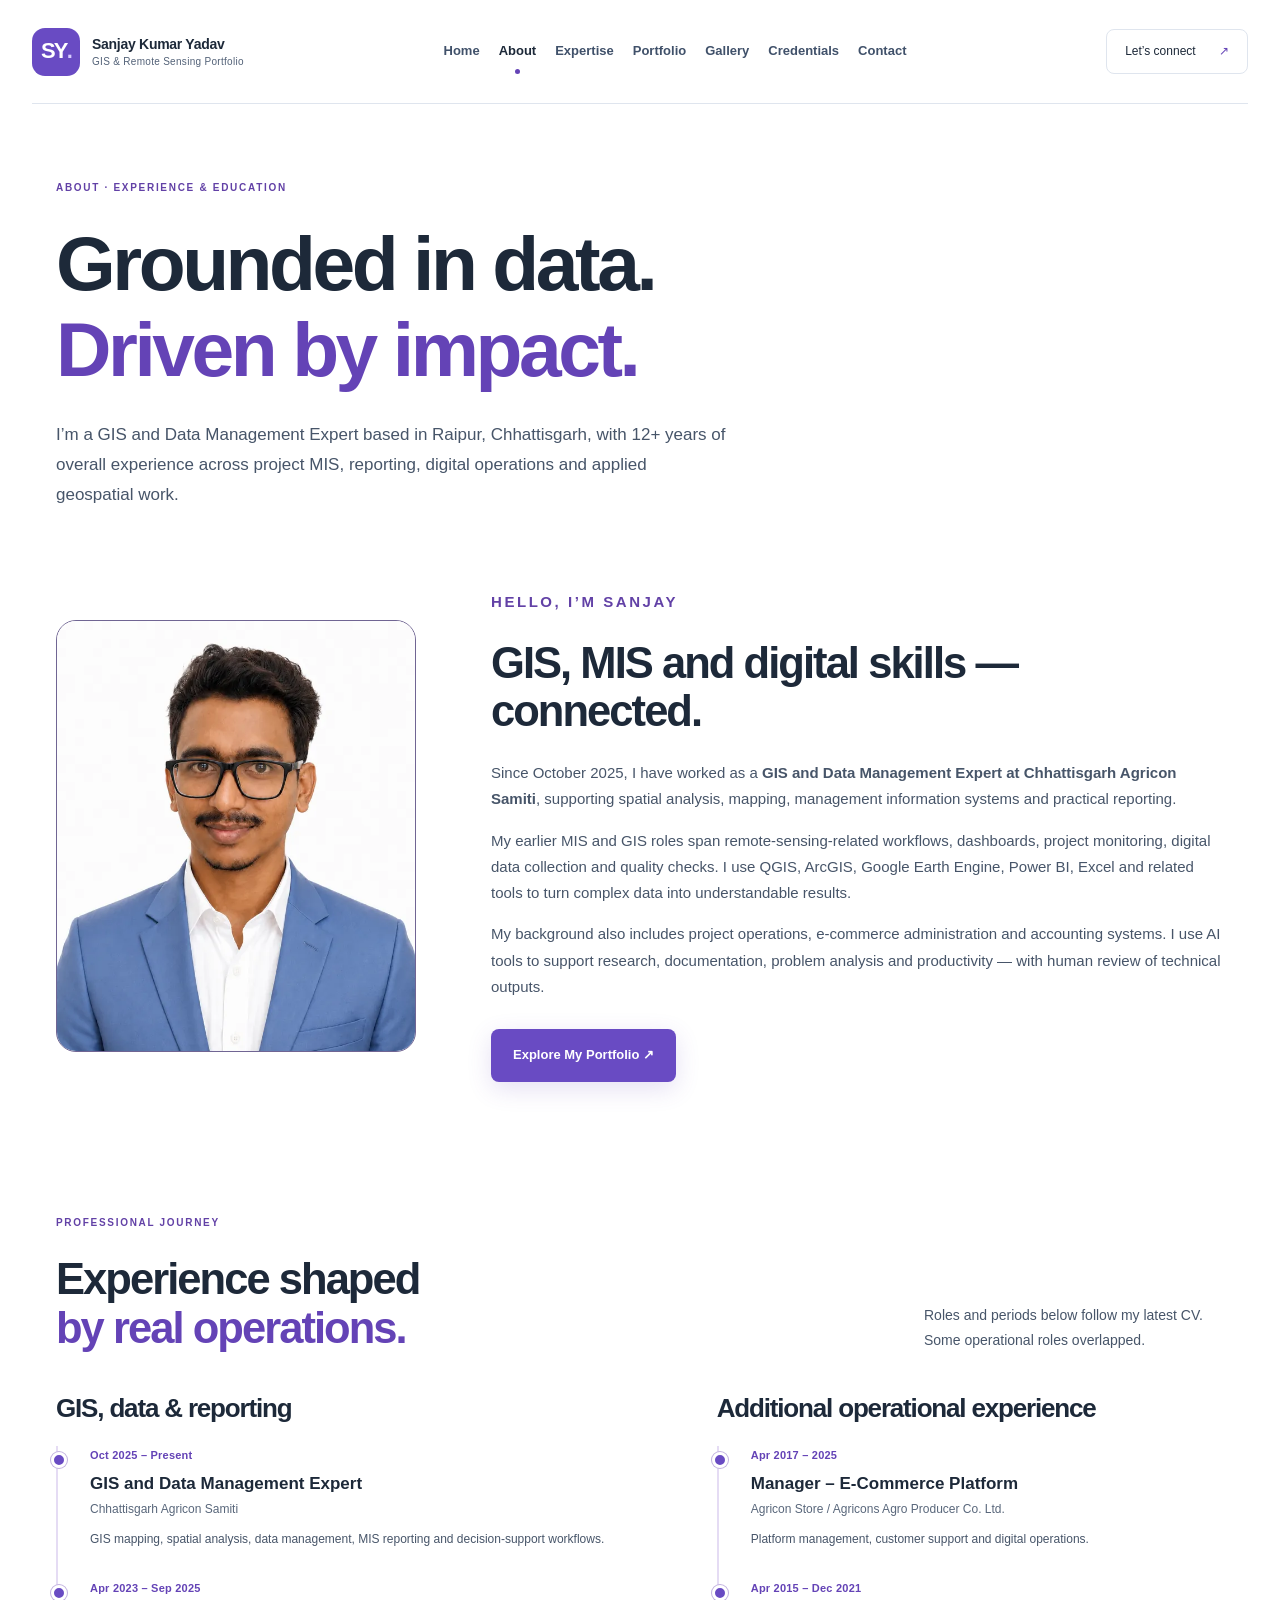
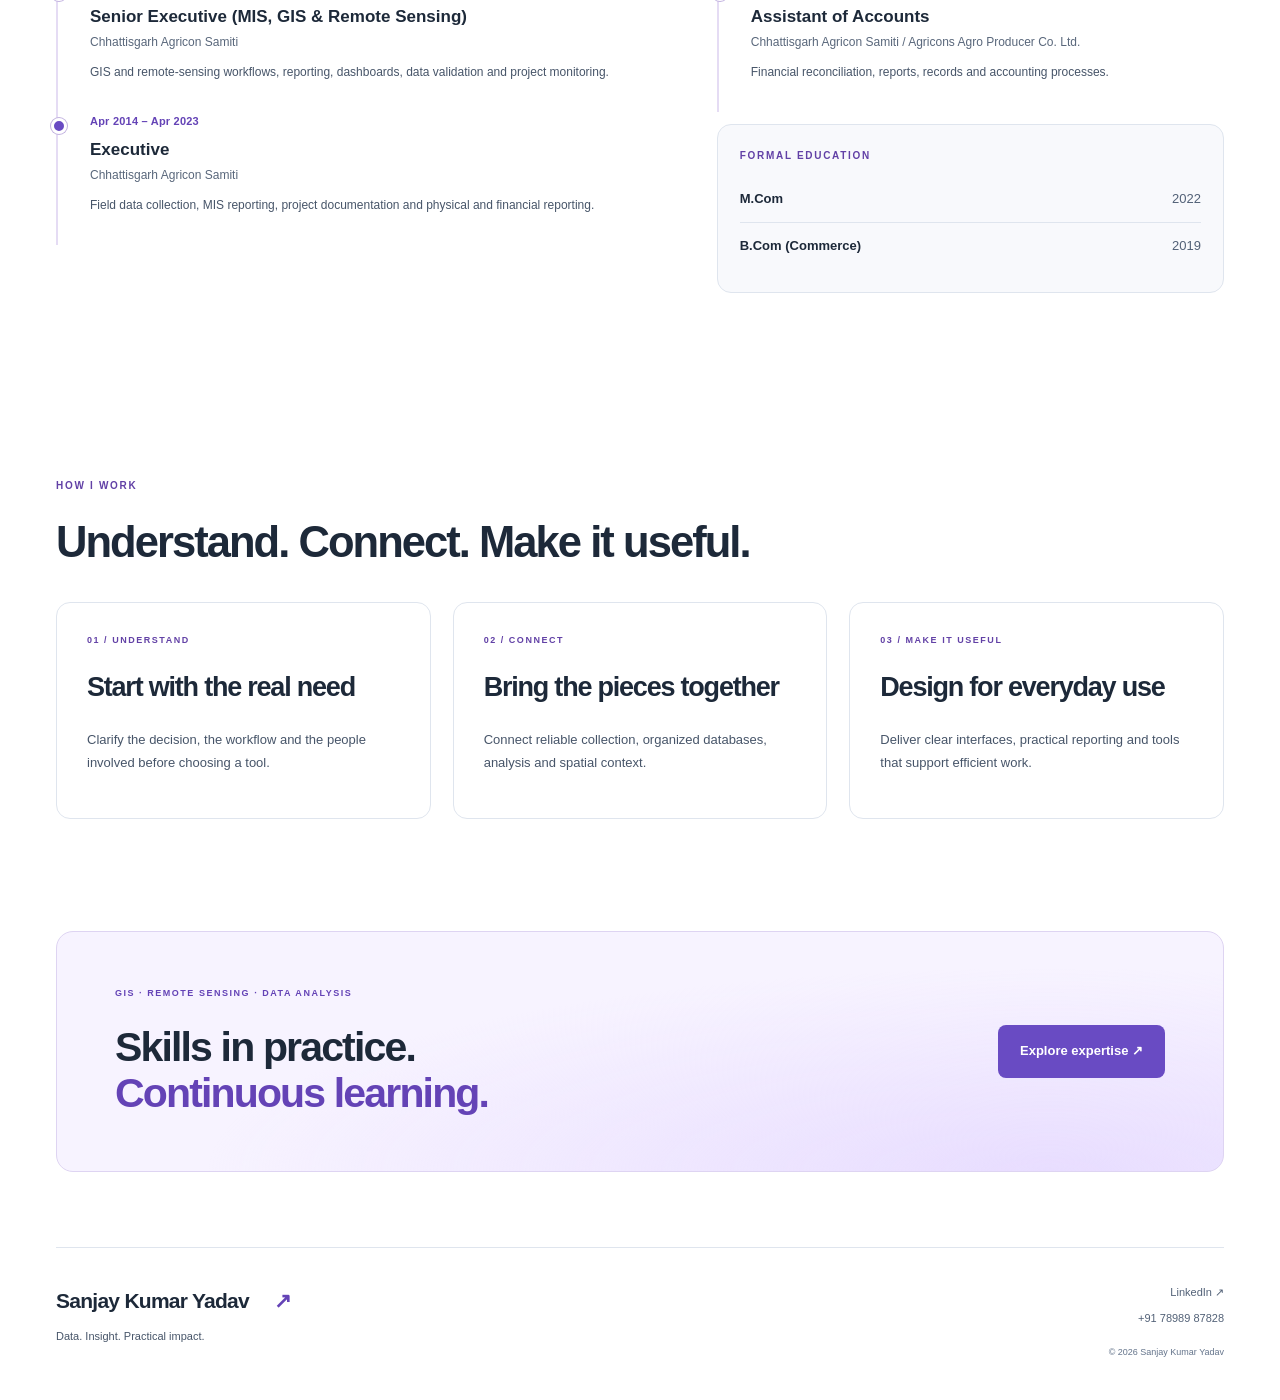
==== commit c17aee43: "Repair page-specific portfolio, gallery and certificate links" ====
--- a/docs/about.html
+++ b/docs/about.html
@@ -22,7 +22,7 @@
 <link rel="stylesheet" href="assets/style.css">
 <script src="assets/site.js" defer></script>
 </head>
-<body><a class="skip" href="#main">Skip to content</a><header class="header"><a class="brand" href="index.html" aria-label="Sanjay Kumar Yadav home"><span class="monogram">SY<span>.</span></span><span>Sanjay Kumar Yadav<b>GIS &amp; Remote Sensing Portfolio</b></span></a><button class="menu-button" aria-expanded="false" aria-controls="navigation">Menu <span>☰</span></button><nav id="navigation" aria-label="Main navigation"><a href="index.html">Home</a><a href="about.html" aria-current="page">About</a><a href="expertise.html">Expertise</a><a href="projects.html">Portfolio</a><a href="gallery.html">Gallery</a><a href="credentials.html">Credentials</a><a href="contact.html">Contact</a></nav><a class="header-contact" href="contact.html">Let’s connect <span>↗</span></a></header>
+<body><a class="skip" href="#main">Skip to content</a><header class="header"><a class="brand" href="index.html" aria-label="Sanjay Kumar Yadav home"><span class="monogram">SY<span>.</span></span><span>Sanjay Kumar Yadav<b>GIS &amp; Remote Sensing Portfolio</b></span></a><button type="button" class="menu-button" aria-expanded="false" aria-controls="navigation">Menu <span>☰</span></button><nav id="navigation" aria-label="Main navigation"><a href="index.html">Home</a><a href="about.html" aria-current="page">About</a><a href="expertise.html">Expertise</a><a href="projects.html">Portfolio</a><a href="gallery.html">Gallery</a><a href="credentials.html">Credentials</a><a href="contact.html">Contact</a></nav><a class="header-contact" href="contact.html">Let’s connect <span>↗</span></a></header>
 <main id="main">
 <section class="page-heading wrap"><p class="eyebrow">ABOUT · EXPERIENCE & EDUCATION</p><h1>Grounded in data.<br><em>Driven by impact.</em></h1><p class="lead">I’m a GIS and Data Management Expert based in Raipur, Chhattisgarh, with 12+ years of overall experience across project MIS, reporting, digital operations and applied geospatial work.</p></section><section class="about-detail wrap"><img class="portrait" src="assets/portrait.webp" alt="Portrait of Sanjay Kumar Yadav" width="400" height="480" decoding="async" srcset="assets/portrait-640.webp 640w, assets/portrait.webp 1122w" sizes="(max-width:760px) 90vw, 500px"><div>
     <p class="eyebrow">HELLO, I’M SANJAY</p>
@@ -30,7 +30,7 @@
     <p>Since October 2025, I have worked as a <strong>GIS and Data Management Expert at Chhattisgarh Agricon Samiti</strong>, supporting spatial analysis, mapping, management information systems and practical reporting.</p>
     <p>My earlier MIS and GIS roles span remote-sensing-related workflows, dashboards, project monitoring, digital data collection and quality checks. I use QGIS, ArcGIS, Google Earth Engine, Power BI, Excel and related tools to turn complex data into understandable results.</p>
     <p>My background also includes project operations, e-commerce administration and accounting systems. I use AI tools to support research, documentation, problem analysis and productivity — with human review of technical outputs.</p>
-    <a class="button" href="projects.html">View workflow spotlights ↗</a>
+    <a class="button" href="projects.html">Explore My Portfolio ↗</a>
   </div></section><section class="section wrap career-section" aria-labelledby="career-heading">
     <div class="section-head"><div><p class="eyebrow">PROFESSIONAL JOURNEY</p><h2 id="career-heading">Experience shaped<br><em>by real operations.</em></h2></div><p>Roles and periods below follow my latest CV. Some operational roles overlapped.</p></div>
     <div class="career-grid"><div class="career-column"><h3>GIS, data &amp; reporting</h3><ol class="career-timeline">
--- a/docs/assets/style.css
+++ b/docs/assets/style.css
@@ -661,3 +661,14 @@
   .service-card, .plain-card, .project-case, .index-name-card { border-color: #8995a9; }
   .filters button:focus-visible, a:focus-visible, button:focus-visible { outline-width: 4px; }
 }
+
+/* Floating index icons and explanatory captions */
+.index-name-card { display:flex; align-items:flex-start; gap:15px; min-height:138px; }
+.index-float-icon { flex:none; display:inline-flex; align-items:center; justify-content:center; width:43px; height:43px; border-radius:12px; background:#eef6f2; border:1px solid #d6e8df; font-size:22px; line-height:1; animation:indexIconFloat 4s ease-in-out infinite; animation-delay:var(--float-delay,0s); }
+.index-card-copy { display:flex; flex-direction:column; gap:8px; min-width:0; }
+.index-card-name { font-size:14px; line-height:1.45; font-weight:700; color:#243448; }
+.index-card-use { font-size:12px; line-height:1.65; color:#526177; font-weight:400; }
+.index-use-note { font-size:12px; line-height:1.7; margin-top:18px; }
+@keyframes indexIconFloat { 0%,100%{transform:translateY(0)} 50%{transform:translateY(-6px)} }
+@media(max-width:760px) { .index-name-card { min-height:118px; } .index-card-name { font-size:15px; } .index-card-use { font-size:13px; } }
+@media(prefers-reduced-motion:reduce) { .index-float-icon { animation:none; transform:none; } }
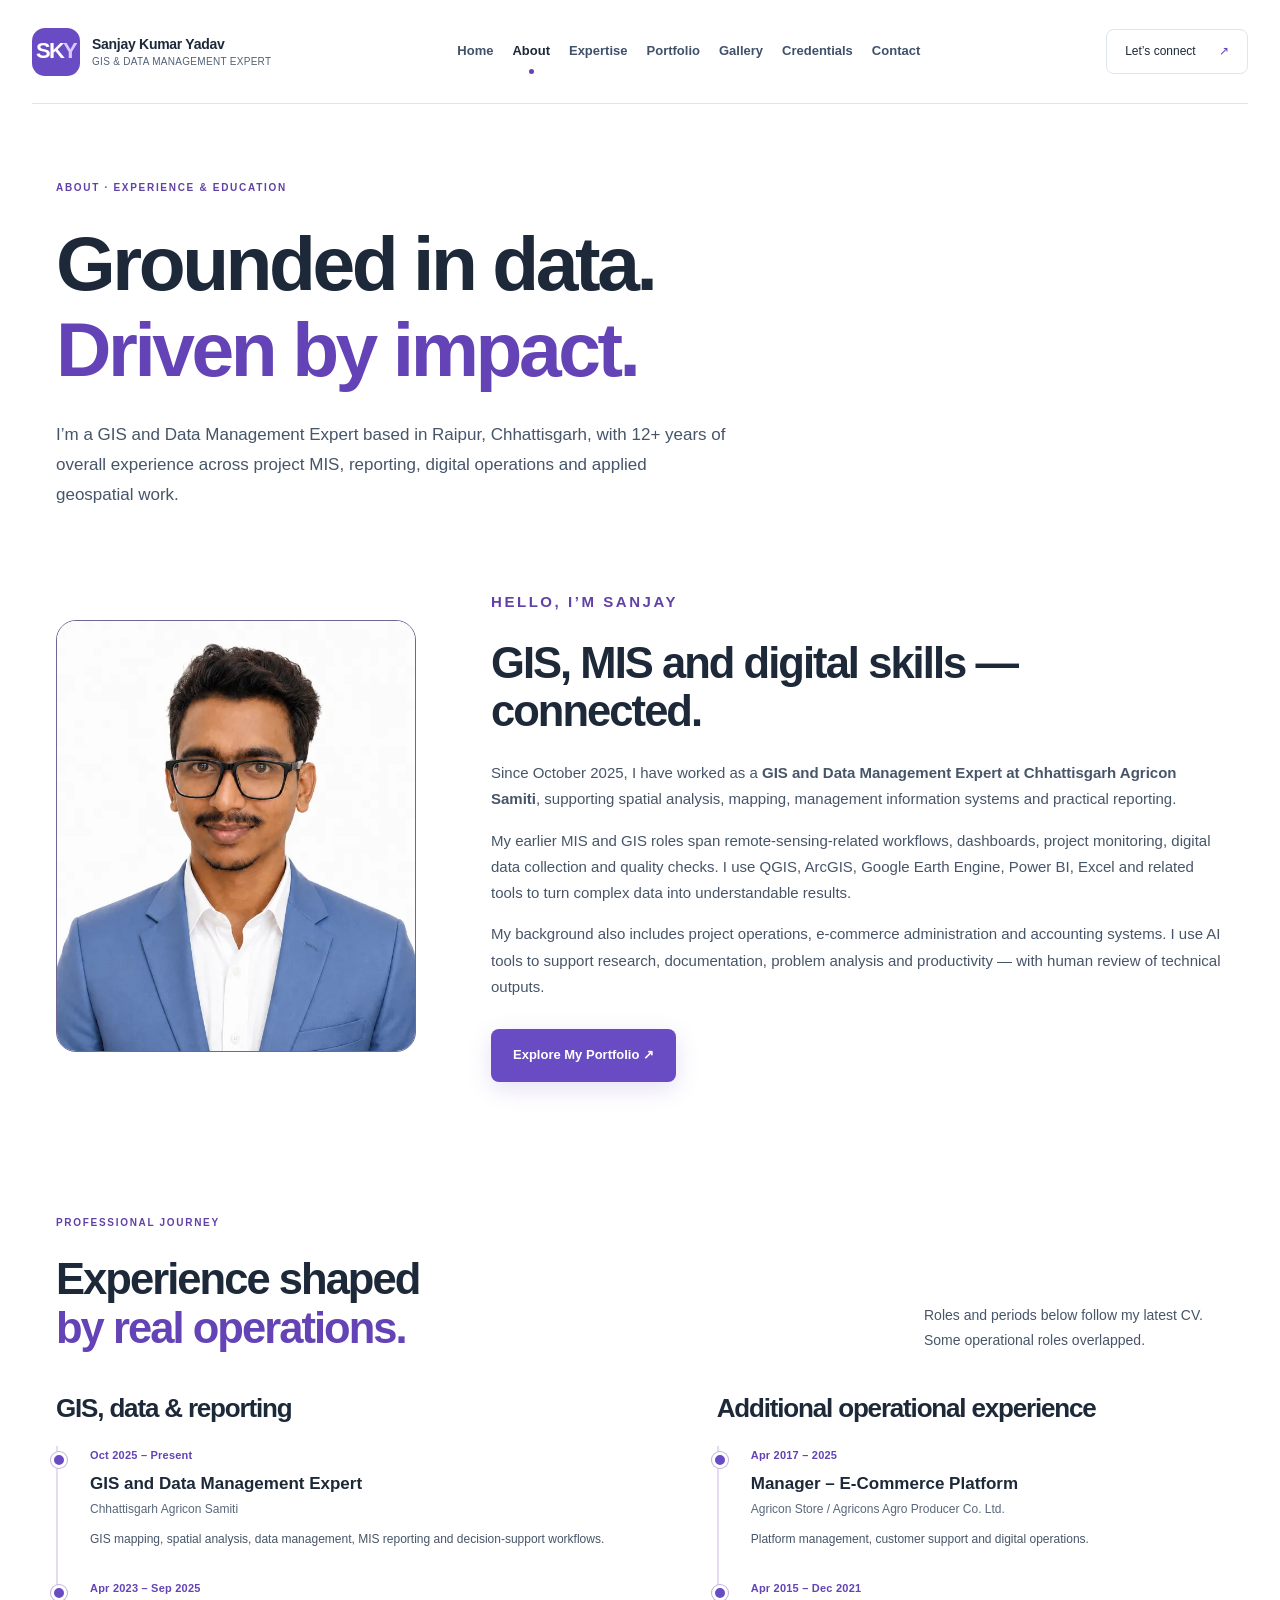
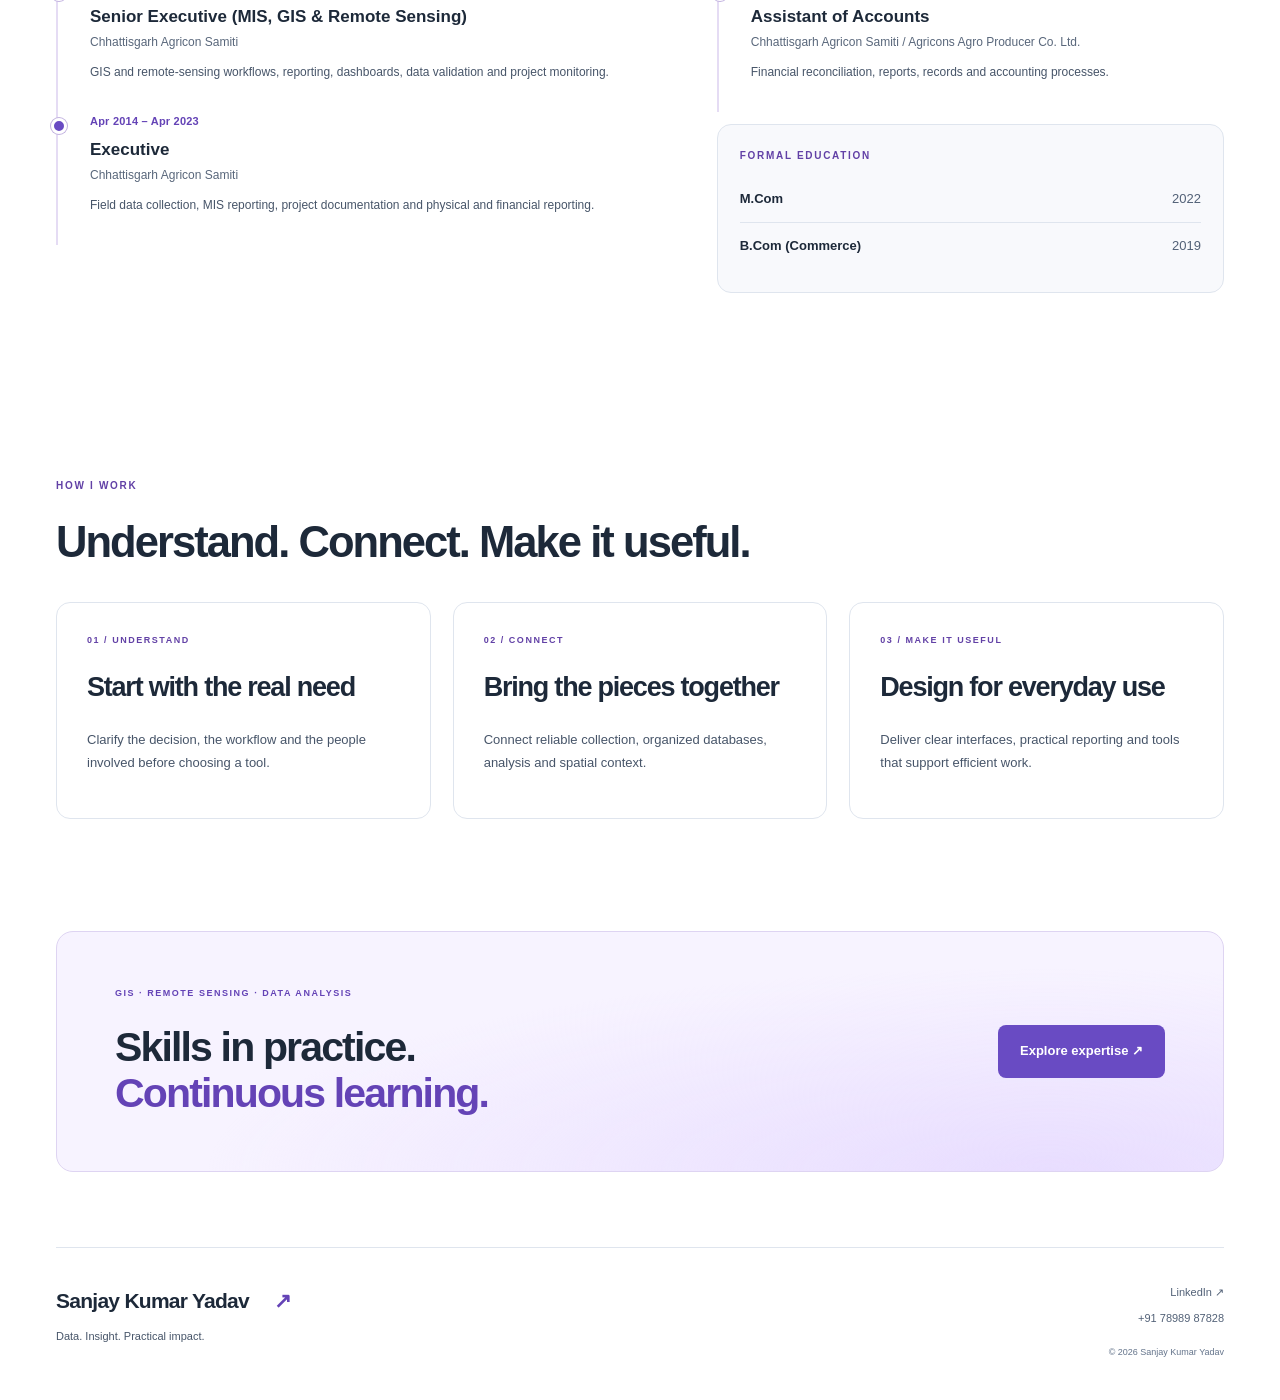
==== commit 924a3b32: "Update portfolio header to SKY and GIS & Data Management Expert" ====
--- a/docs/about.html
+++ b/docs/about.html
@@ -22,7 +22,7 @@
 <link rel="stylesheet" href="assets/style.css">
 <script src="assets/site.js" defer></script>
 </head>
-<body><a class="skip" href="#main">Skip to content</a><header class="header"><a class="brand" href="index.html" aria-label="Sanjay Kumar Yadav home"><span class="monogram">SY<span>.</span></span><span>Sanjay Kumar Yadav<b>GIS &amp; Remote Sensing Portfolio</b></span></a><button type="button" class="menu-button" aria-expanded="false" aria-controls="navigation">Menu <span>☰</span></button><nav id="navigation" aria-label="Main navigation"><a href="index.html">Home</a><a href="about.html" aria-current="page">About</a><a href="expertise.html">Expertise</a><a href="projects.html">Portfolio</a><a href="gallery.html">Gallery</a><a href="credentials.html">Credentials</a><a href="contact.html">Contact</a></nav><a class="header-contact" href="contact.html">Let’s connect <span>↗</span></a></header>
+<body><a class="skip" href="#main">Skip to content</a><header class="header"><a class="brand" href="index.html" aria-label="Sanjay Kumar Yadav home"><span class="monogram">SK<span>Y</span></span><span>Sanjay Kumar Yadav<b>GIS &amp; DATA MANAGEMENT EXPERT</b></span></a><button type="button" class="menu-button" aria-expanded="false" aria-controls="navigation">Menu <span>☰</span></button><nav id="navigation" aria-label="Main navigation"><a href="index.html">Home</a><a href="about.html" aria-current="page">About</a><a href="expertise.html">Expertise</a><a href="projects.html">Portfolio</a><a href="gallery.html">Gallery</a><a href="credentials.html">Credentials</a><a href="contact.html">Contact</a></nav><a class="header-contact" href="contact.html">Let’s connect <span>↗</span></a></header>
 <main id="main">
 <section class="page-heading wrap"><p class="eyebrow">ABOUT · EXPERIENCE & EDUCATION</p><h1>Grounded in data.<br><em>Driven by impact.</em></h1><p class="lead">I’m a GIS and Data Management Expert based in Raipur, Chhattisgarh, with 12+ years of overall experience across project MIS, reporting, digital operations and applied geospatial work.</p></section><section class="about-detail wrap"><img class="portrait" src="assets/portrait.webp" alt="Portrait of Sanjay Kumar Yadav" width="400" height="480" decoding="async" srcset="assets/portrait-640.webp 640w, assets/portrait.webp 1122w" sizes="(max-width:760px) 90vw, 500px"><div>
     <p class="eyebrow">HELLO, I’M SANJAY</p>
--- a/docs/assets/style.css
+++ b/docs/assets/style.css
@@ -672,3 +672,72 @@
 @keyframes indexIconFloat { 0%,100%{transform:translateY(0)} 50%{transform:translateY(-6px)} }
 @media(max-width:760px) { .index-name-card { min-height:118px; } .index-card-name { font-size:15px; } .index-card-use { font-size:13px; } }
 @media(prefers-reduced-motion:reduce) { .index-float-icon { animation:none; transform:none; } }
+
+
+/* Homepage floating icons: gentle motion, independent of link/card hover transforms */
+@keyframes homeIconBob {
+  0%, 100% { translate: 0 0; }
+  50% { translate: 0 -6px; }
+}
+@keyframes homeIconGlow {
+  0%, 100% { box-shadow: 0 0 0 4px rgba(11,129,144,.10); }
+  50% { box-shadow: 0 0 0 7px rgba(11,129,144,.05); }
+}
+.home-page .monogram,
+.home-page .hero-signature .signature-mark,
+.home-page .badge-icon,
+.home-page .service-icon,
+.home-page .card-top > span:last-child,
+.home-page .home-inline-icon,
+.home-page .header-contact > span,
+.home-page .menu-button > span,
+.home-page .mini-credential div > span b,
+.home-page .float-star {
+  display: inline-flex;
+  align-items: center;
+  justify-content: center;
+  translate: 0 0;
+  animation: homeIconBob 4.2s ease-in-out infinite;
+  animation-delay: var(--home-icon-delay, 0s);
+  will-change: translate;
+}
+.home-page .monogram { --home-icon-delay: -.6s; }
+.home-page .hero-signature .signature-mark { --home-icon-delay: -1.8s; }
+.home-page .floating-label.label-analysis .badge-icon { --home-icon-delay: -1s; }
+.home-page .floating-label.label-gis .badge-icon { --home-icon-delay: -2.4s; }
+.home-page .service-card:nth-child(1) .service-icon,
+.home-page .service-card:nth-child(1) .card-top > span:last-child { --home-icon-delay: 0s; }
+.home-page .service-card:nth-child(2) .service-icon,
+.home-page .service-card:nth-child(2) .card-top > span:last-child { --home-icon-delay: -1.1s; }
+.home-page .service-card:nth-child(3) .service-icon,
+.home-page .service-card:nth-child(3) .card-top > span:last-child { --home-icon-delay: -2.2s; }
+.home-page .service-card:nth-child(4) .service-icon,
+.home-page .service-card:nth-child(4) .card-top > span:last-child { --home-icon-delay: -3.3s; }
+.home-page .home-inline-icon { --home-icon-delay: -1.5s; }
+.home-page .header-contact > span { --home-icon-delay: -.7s; }
+.home-page .menu-button > span { --home-icon-delay: -1.2s; }
+.home-page .mini-credential:nth-child(1) div > span b { --home-icon-delay: -.3s; }
+.home-page .mini-credential:nth-child(2) div > span b { --home-icon-delay: -1.5s; }
+.home-page .mini-credential:nth-child(3) div > span b { --home-icon-delay: -2.7s; }
+.home-page .float-star {
+  --home-icon-delay: -2s;
+  animation: rotate 30s linear infinite, homeIconBob 4.2s ease-in-out infinite;
+}
+.home-page .status-dot { animation: homeIconGlow 3.6s ease-in-out infinite; }
+@media (prefers-reduced-motion: reduce) {
+  .home-page .monogram,
+  .home-page .hero-signature .signature-mark,
+  .home-page .badge-icon,
+  .home-page .service-icon,
+  .home-page .card-top > span:last-child,
+  .home-page .home-inline-icon,
+  .home-page .header-contact > span,
+  .home-page .menu-button > span,
+  .home-page .mini-credential div > span b,
+  .home-page .float-star,
+  .home-page .status-dot {
+    animation: none !important;
+    translate: none;
+    will-change: auto;
+  }
+}
